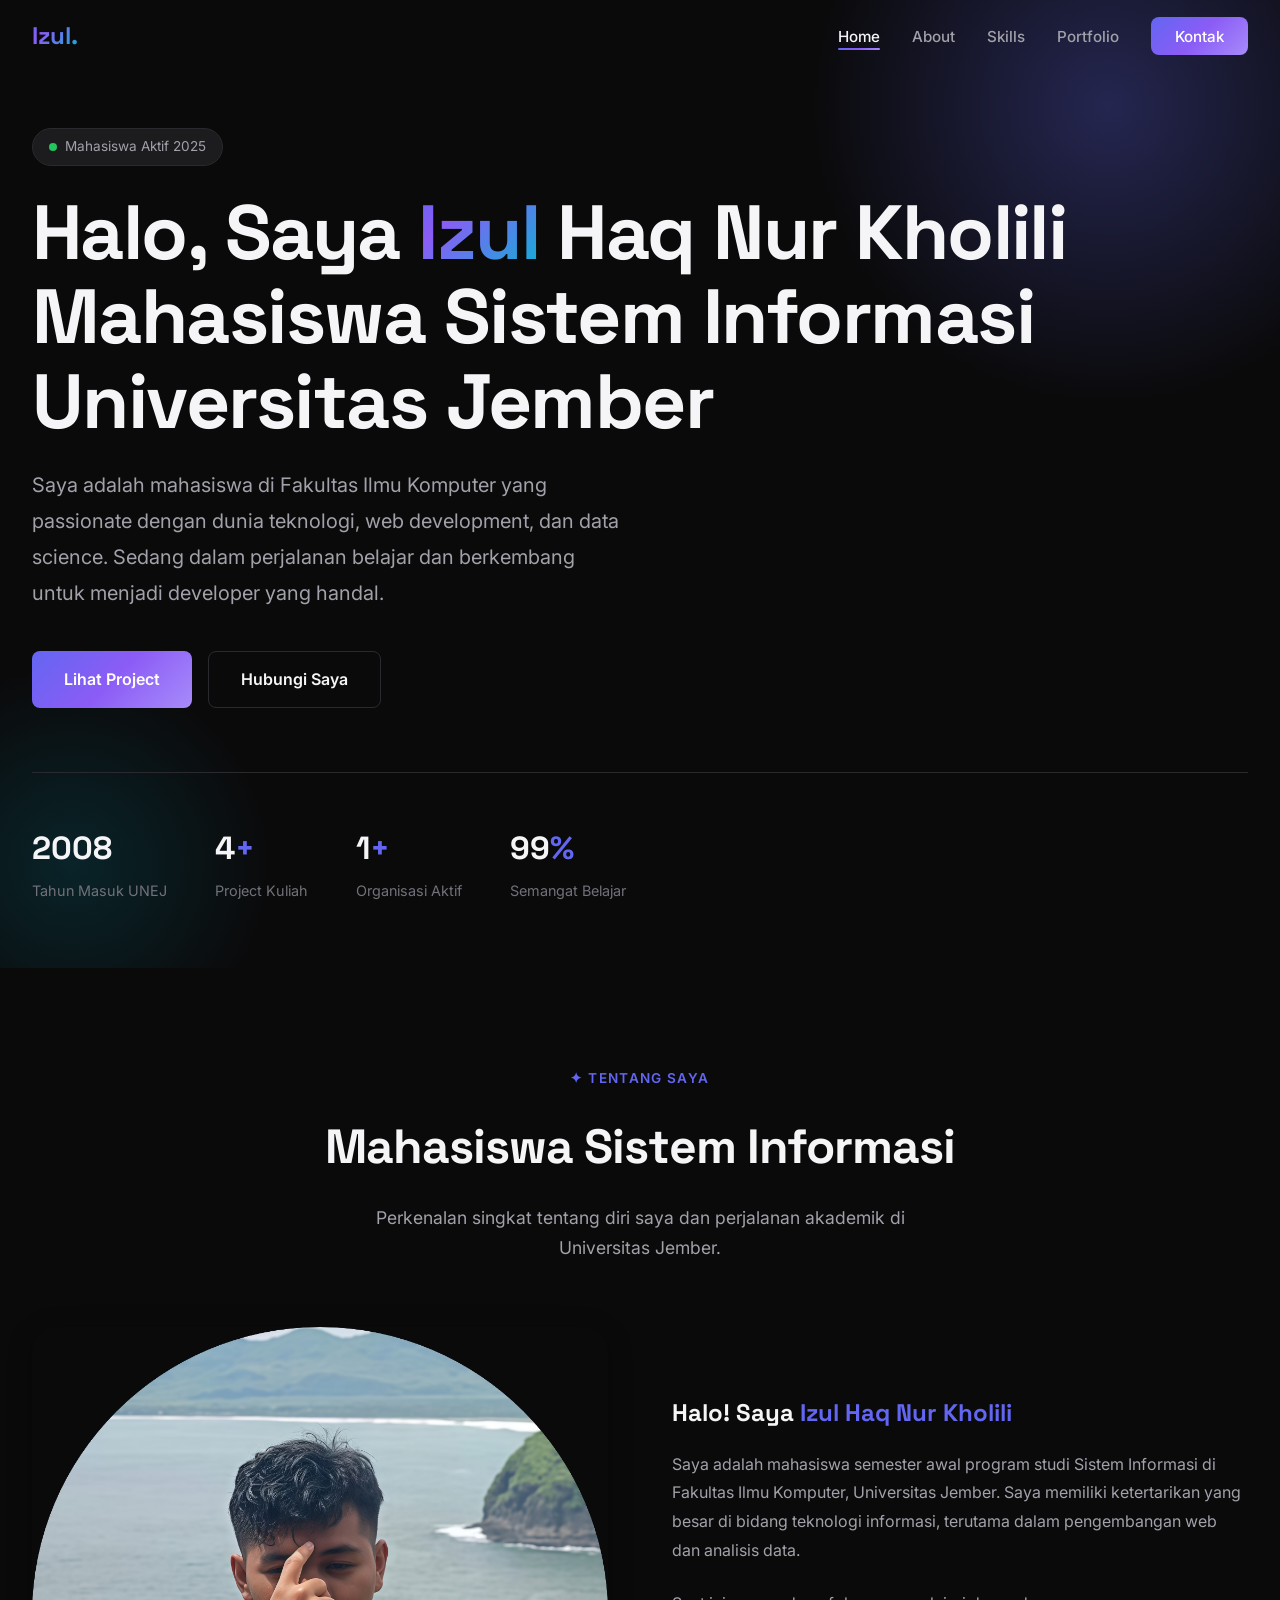
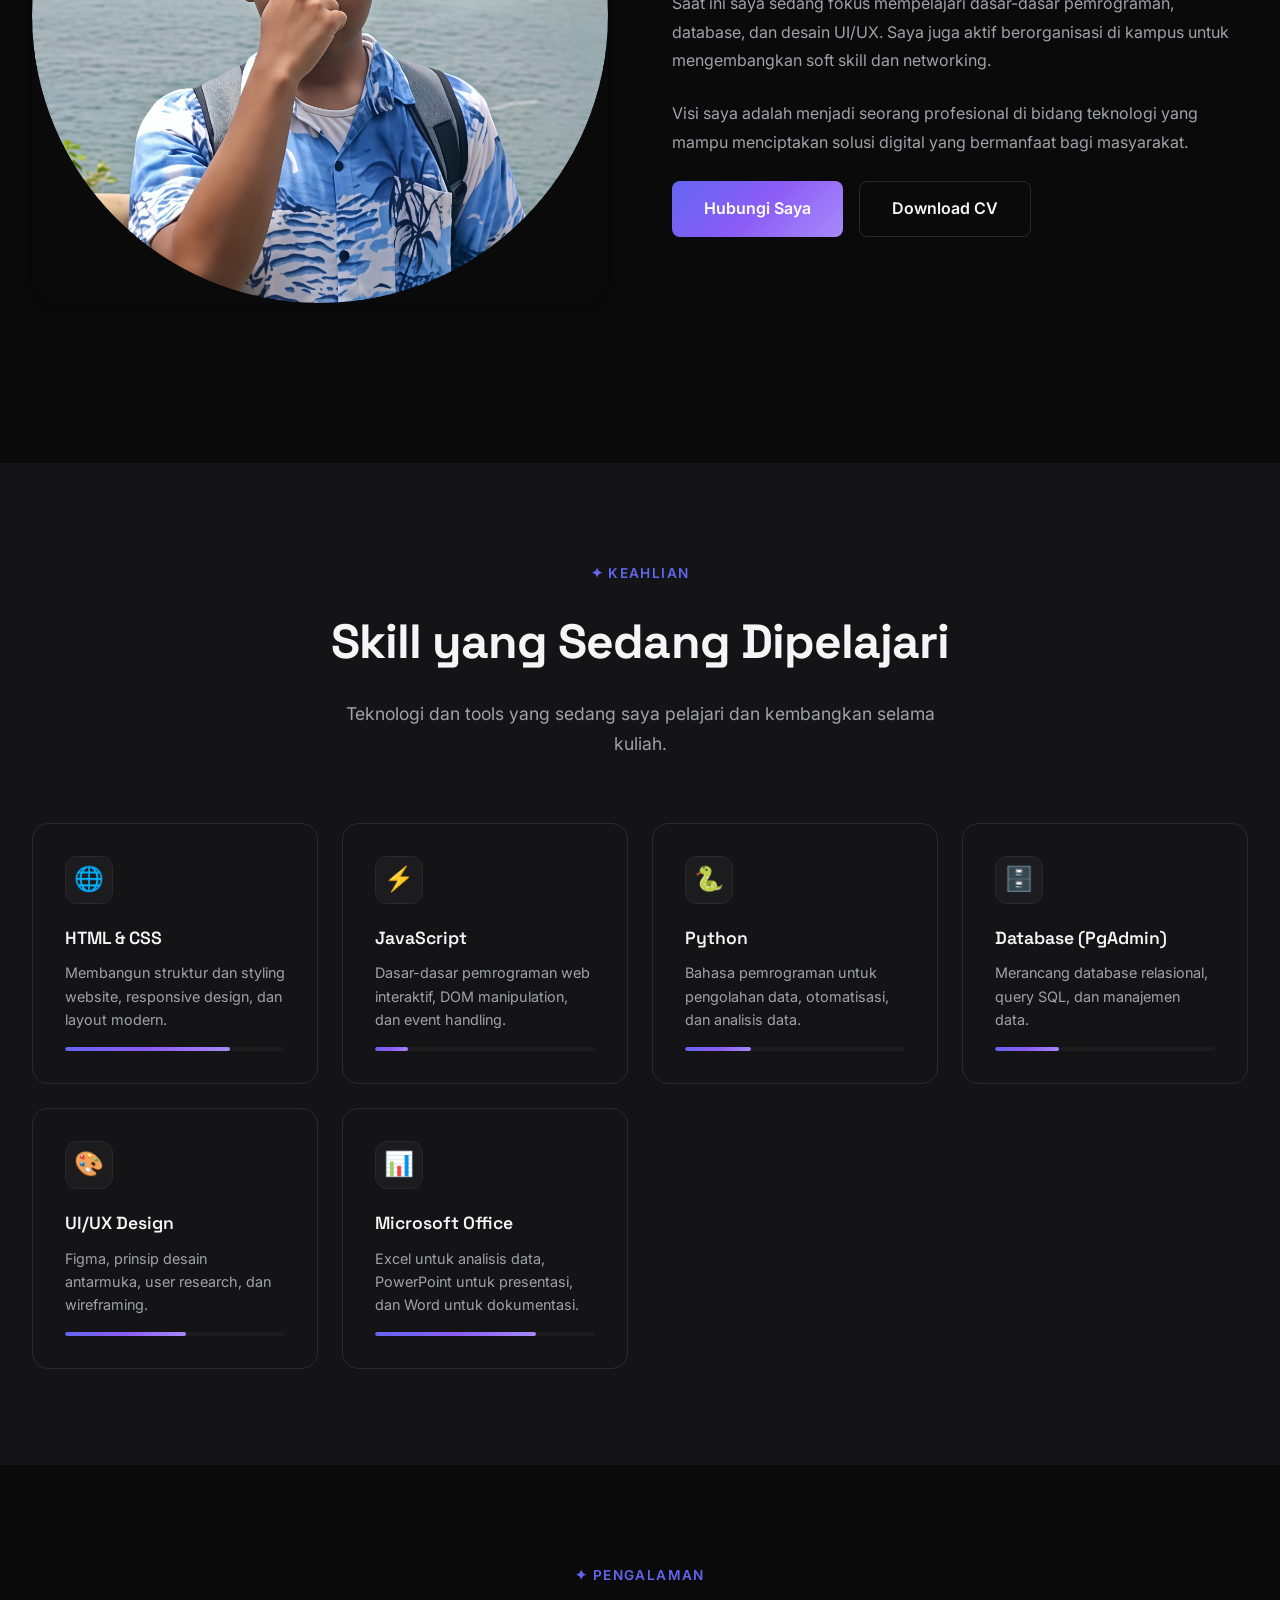
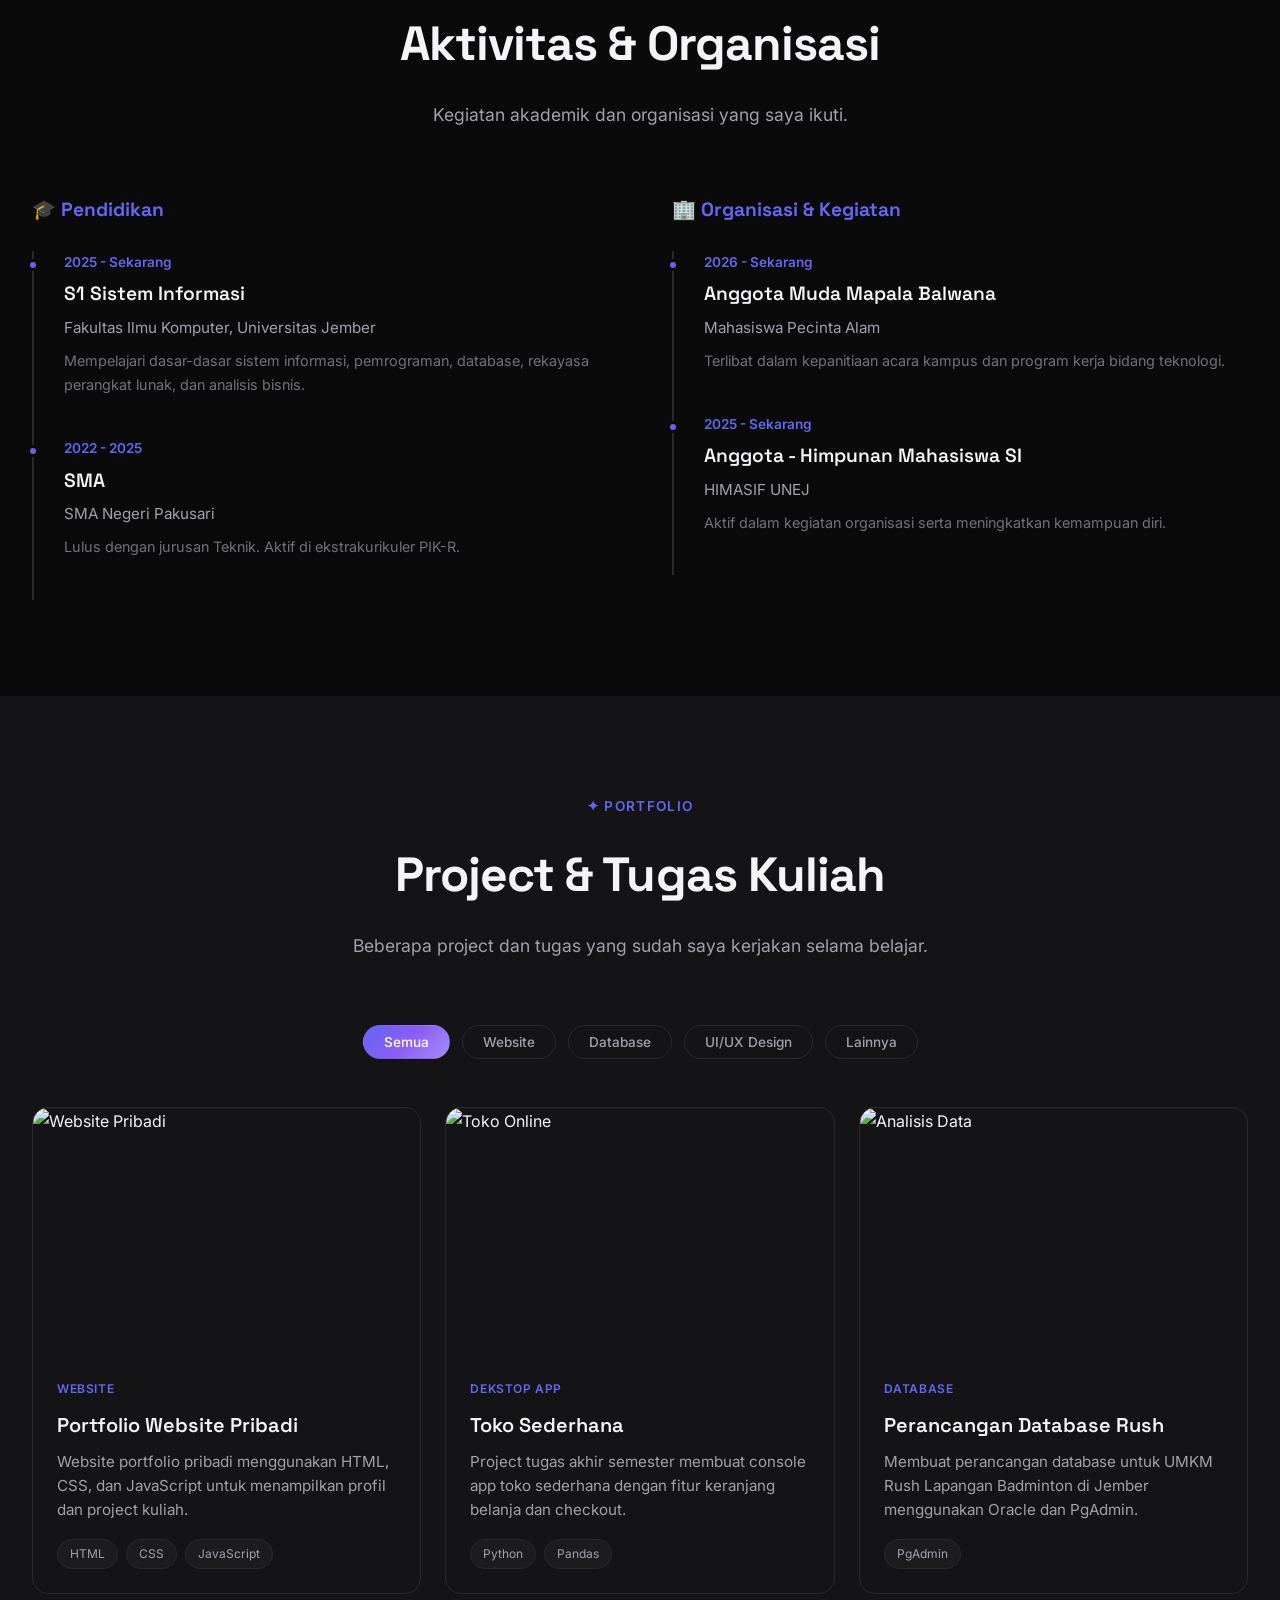
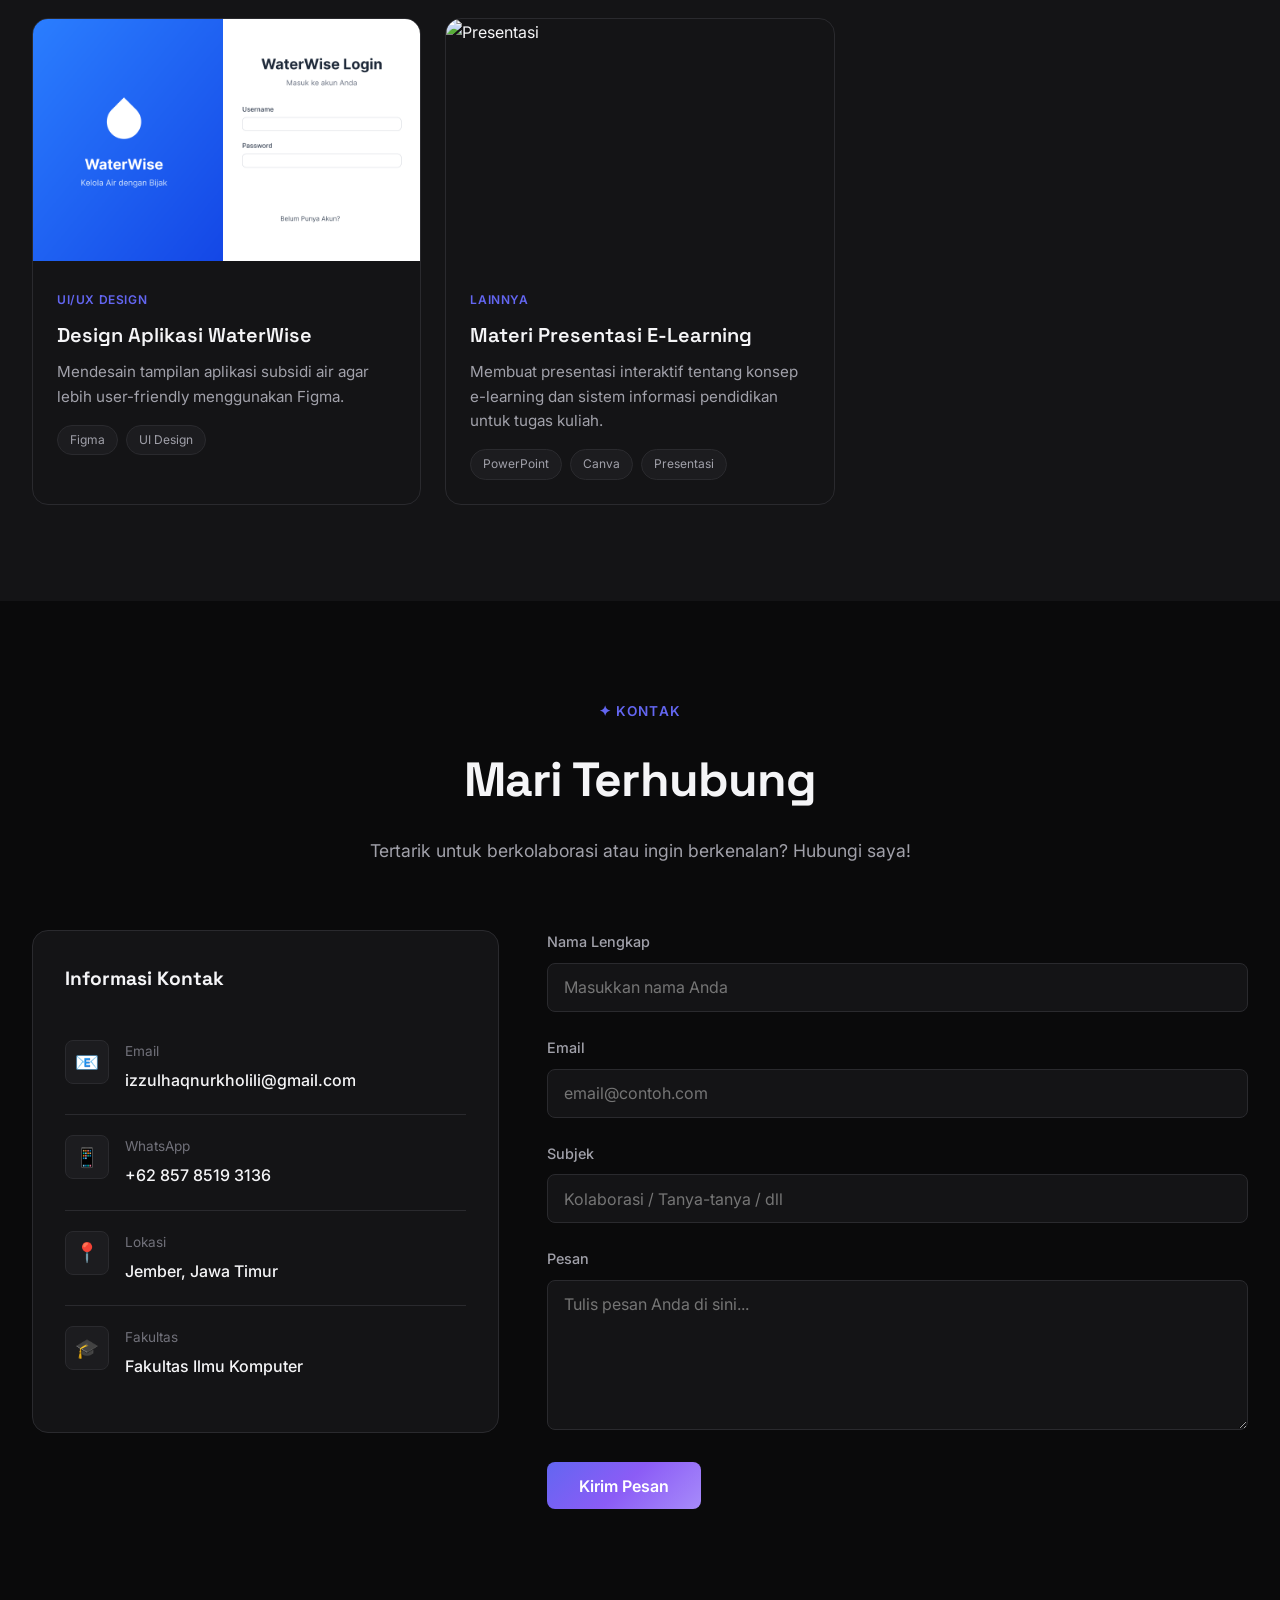
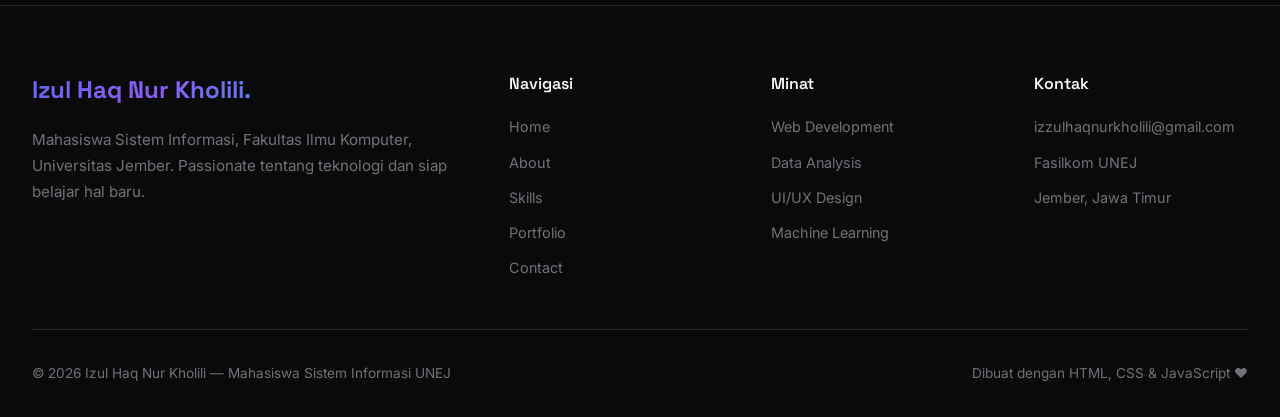
==== index.html @ 211567be "Update index.html" ====
<!DOCTYPE html>
<html lang="id">
<head>
    <meta charset="UTF-8">
    <meta name="viewport" content="width=device-width, initial-scale=1.0">
    <meta name="description" content="Portfolio - Mahasiswa Sistem Informasi Universitas Jember">
    <title>Izul Haq Nur Kholili | Portfolio</title>
    <link rel="icon" type="image/svg+xml" href="favicon.svg">
    <link rel="stylesheet" href="css/style.css">
    <link rel="preconnect" href="https://fonts.googleapis.com">
    <link rel="preconnect" href="https://fonts.gstatic.com" crossorigin>
    <link href="https://fonts.googleapis.com/css2?family=Inter:wght@300;400;500;600;700;800;900&family=Space+Grotesk:wght@400;500;600;700&display=swap" rel="stylesheet">
</head>
<body>

    <!-- ==================== NAVBAR ==================== -->
    <nav class="navbar" id="navbar">
        <div class="navbar-inner">
            <a href="#home" class="navbar-brand">Izul.</a>
            <ul class="navbar-links">
                <li><a href="#home" class="nav-link active">Home</a></li>
                <li><a href="#about" class="nav-link">About</a></li>
                <li><a href="#skills" class="nav-link">Skills</a></li>
                <li><a href="#portfolio" class="nav-link">Portfolio</a></li>
                <li><a href="#contact" class="navbar-cta">Kontak</a></li>
            </ul>
            <button class="mobile-toggle" id="mobileToggle" aria-label="Buka menu">
                <span></span><span></span><span></span>
            </button>
        </div>
    </nav>

    <!-- Mobile Menu -->
    <div class="mobile-menu" id="mobileMenu">
        <button class="mobile-close" id="mobileClose">&times;</button>
        <a href="#home" class="mobile-link" data-nav>Home</a>
        <a href="#about" class="mobile-link" data-nav>About</a>
        <a href="#skills" class="mobile-link" data-nav>Skills</a>
        <a href="#portfolio" class="mobile-link" data-nav>Portfolio</a>
        <a href="#contact" class="mobile-link" data-nav>Kontak</a>
    </div>

    <!-- ==================== HERO ==================== -->
    <section class="hero" id="home">
        <div class="hero-bg"></div>
        <div class="hero-content">
            <div class="hero-badge">
                <span class="hero-badge-dot"></span>
                Mahasiswa Aktif 2025
            </div>
            <h1 class="hero-title">
                Halo, Saya <span class="gradient-text">Izul</span> Haq Nur Kholili<br>
                Mahasiswa Sistem Informasi<br>
                Universitas Jember
            </h1>
            <p class="hero-description">
                Saya adalah mahasiswa di Fakultas Ilmu Komputer yang passionate 
                dengan dunia teknologi, web development, dan data science. 
                Sedang dalam perjalanan belajar dan berkembang untuk menjadi developer yang handal.
            </p>
            <div class="hero-buttons">
                <a href="#portfolio" class="btn btn-primary">
                    Lihat Project
                </a>
                <a href="#contact" class="btn btn-outline">
                    Hubungi Saya
                </a>
            </div>
            <div class="hero-stats">
                <div class="stat-item">
                    <div class="stat-number" data-count="2025">0</div>
                    <div class="stat-label">Tahun Masuk UNEJ</div>
                </div>
                <div class="stat-item">
                    <div class="stat-number" data-count="5">0<span class="accent">+</span></div>
                    <div class="stat-label">Project Kuliah</div>
                </div>
                <div class="stat-item">
                    <div class="stat-number" data-count="2">0<span class="accent">+</span></div>
                    <div class="stat-label">Organisasi Aktif</div>
                </div>
                <div class="stat-item">
                    <div class="stat-number" data-count="100">0<span class="accent">%</span></div>
                    <div class="stat-label">Semangat Belajar</div>
                </div>
            </div>
        </div>
    </section>

    <!-- ==================== ABOUT ==================== -->
    <section class="section" id="about">
        <div class="section-inner">
            <div class="section-header fade-in">
                <span class="section-label">✦ Tentang Saya</span>
                <h2 class="section-title">Mahasiswa Sistem Informasi</h2>
                <p class="section-description">Perkenalan singkat tentang diri saya dan perjalanan akademik di Universitas Jember.</p>
            </div>
            <div class="about-grid">
                <div class="about-image fade-in">
                    <img src="./image/foto_diri.png" alt="Foto Profil">
                </div>
                <div class="about-content fade-in">
                    <h3>Halo! Saya <span class="gradient-text">Izul Haq Nur Kholili</span></h3>
                    <p>Saya adalah mahasiswa semester awal program studi Sistem Informasi di Fakultas Ilmu Komputer, Universitas Jember. Saya memiliki ketertarikan yang besar di bidang teknologi informasi, terutama dalam pengembangan web dan analisis data.</p>
                    <p>Saat ini saya sedang fokus mempelajari dasar-dasar pemrograman, database, dan desain UI/UX. Saya juga aktif berorganisasi di kampus untuk mengembangkan soft skill dan networking.</p>
                    <p>Visi saya adalah menjadi seorang profesional di bidang teknologi yang mampu menciptakan solusi digital yang bermanfaat bagi masyarakat.</p>
                    <!-- <div class="about-info-grid">
                        <div class="info-item">
                            <span class="info-label">Nama Lengkap</span>
                            <span class="info-value">Izul Haq Nur Kholili</span>
                        </div>
                        <div class="info-item">
                            <span class="info-label">Universitas</span>
                            <span class="info-value">Universitas Jember</span>
                        </div>
                        <div class="info-item">
                            <span class="info-label">Fakultas</span>
                            <span class="info-value">Ilmu Komputer</span>
                        </div>
                        <div class="info-item">
                            <span class="info-label">Program Studi</span>
                            <span class="info-value">Sistem Informasi</span>
                        </div>
                        <div class="info-item">
                            <span class="info-label">Angkatan</span>
                            <span class="info-value">2025</span>
                        </div>
                        <div class="info-item">
                            <span class="info-label">Asal</span>
                            <span class="info-value">Jember, Jawa Timur</span>
                        </div>
                    </div> -->
                    <div class="about-buttons">
                        <a href="#contact" class="btn btn-primary">Hubungi Saya</a>
                        <a href="#" class="btn btn-outline">Download CV</a>
                    </div>
                </div>
            </div>
        </div>
    </section>

    <!-- ==================== SKILLS ==================== -->
    <section class="section section-alt" id="skills">
        <div class="section-inner">
            <div class="section-header fade-in">
                <span class="section-label">✦ Keahlian</span>
                <h2 class="section-title">Skill yang Sedang Dipelajari</h2>
                <p class="section-description">Teknologi dan tools yang sedang saya pelajari dan kembangkan selama kuliah.</p>
            </div>
            <div class="skills-grid">
                <div class="skill-card fade-in">
                    <div class="skill-icon">🌐</div>
                    <div class="skill-name">HTML & CSS</div>
                    <div class="skill-description">Membangun struktur dan styling website, responsive design, dan layout modern.</div>
                    <div class="skill-bar"><div class="skill-bar-fill" data-width="75"></div></div>
                </div>
                <div class="skill-card fade-in">
                    <div class="skill-icon">⚡</div>
                    <div class="skill-name">JavaScript</div>
                    <div class="skill-description">Dasar-dasar pemrograman web interaktif, DOM manipulation, dan event handling.</div>
                    <div class="skill-bar"><div class="skill-bar-fill" data-width="15"></div></div>
                </div>
                <div class="skill-card fade-in">
                    <div class="skill-icon">🐍</div>
                    <div class="skill-name">Python</div>
                    <div class="skill-description">Bahasa pemrograman untuk pengolahan data, otomatisasi, dan analisis data.</div>
                    <div class="skill-bar"><div class="skill-bar-fill" data-width="30"></div></div>
                </div>
                <div class="skill-card fade-in">
                    <div class="skill-icon">🗄️</div>
                    <div class="skill-name">Database (PgAdmin)</div>
                    <div class="skill-description">Merancang database relasional, query SQL, dan manajemen data.</div>
                    <div class="skill-bar"><div class="skill-bar-fill" data-width="29"></div></div>
                </div>
                <div class="skill-card fade-in">
                    <div class="skill-icon">🎨</div>
                    <div class="skill-name">UI/UX Design</div>
                    <div class="skill-description">Figma, prinsip desain antarmuka, user research, dan wireframing.</div>
                    <div class="skill-bar"><div class="skill-bar-fill" data-width="55"></div></div>
                </div>
                <div class="skill-card fade-in">
                    <div class="skill-icon">📊</div>
                    <div class="skill-name">Microsoft Office</div>
                    <div class="skill-description">Excel untuk analisis data, PowerPoint untuk presentasi, dan Word untuk dokumentasi.</div>
                    <div class="skill-bar"><div class="skill-bar-fill" data-width="73"></div></div>
                </div>
            </div>
        </div>
    </section>

    <!-- ==================== PENGALAMAN ==================== -->
    <section class="section">
        <div class="section-inner">
            <div class="section-header fade-in">
                <span class="section-label">✦ Pengalaman</span>
                <h2 class="section-title">Aktivitas & Organisasi</h2>
                <p class="section-description">Kegiatan akademik dan organisasi yang saya ikuti.</p>
            </div>
            <div class="experience-grid">
                <div class="experience-col">
                    <h3 class="exp-heading">🎓 Pendidikan</h3>
                    <div class="timeline">
                        <div class="timeline-item fade-in">
                            <div class="timeline-date">2025 - Sekarang</div>
                            <div class="timeline-title">S1 Sistem Informasi</div>
                            <div class="timeline-company">Fakultas Ilmu Komputer, Universitas Jember</div>
                            <div class="timeline-description">Mempelajari dasar-dasar sistem informasi, pemrograman, database, rekayasa perangkat lunak, dan analisis bisnis.</div>
                        </div>
                        <div class="timeline-item fade-in">
                            <div class="timeline-date">2022 - 2025</div>
                            <div class="timeline-title">SMA</div>
                            <div class="timeline-company">SMA Negeri Pakusari</div>
                            <div class="timeline-description">Lulus dengan jurusan Teknik. Aktif di ekstrakurikuler PIK-R.</div>
                        </div>
                    </div>
                </div>
                <div class="experience-col">
                    <h3 class="exp-heading">🏢 Organisasi & Kegiatan</h3>
                    <div class="timeline">
                        <div class="timeline-item fade-in">
                            <div class="timeline-date">2026 - Sekarang</div>
                            <div class="timeline-title">Anggota Muda Mapala Balwana</div>
                            <div class="timeline-company">Mahasiswa Pecinta Alam</div>
                            <div class="timeline-description">Terlibat dalam kepanitiaan acara kampus dan program kerja bidang teknologi.</div>
                        </div>
                        <div class="timeline-item fade-in">
                            <div class="timeline-date">2025 - Sekarang</div>
                            <div class="timeline-title">Anggota - Himpunan Mahasiswa SI</div>
                            <div class="timeline-company">HIMASIF UNEJ</div>
                            <div class="timeline-description">Aktif dalam kegiatan organisasi serta meningkatkan kemampuan diri.</div>
                        </div>
                        <!-- <div class="timeline-item fade-in">
                            <div class="timeline-date">2024</div>
                            <div class="timeline-title">Peserta Bootcamp Web Development</div>
                            <div class="timeline-company">Komunitas Developer Jember</div>
                            <div class="timeline-description">Mengikuti pelatihan intensif HTML, CSS, dan JavaScript selama 1 bulan.</div>
                        </div> -->
                    </div>
                </div>
            </div>
        </div>
    </section>

    <!-- ==================== PORTFOLIO ==================== -->
    <section class="section section-alt" id="portfolio">
        <div class="section-inner">
            <div class="section-header fade-in">
                <span class="section-label">✦ Portfolio</span>
                <h2 class="section-title">Project & Tugas Kuliah</h2>
                <p class="section-description">Beberapa project dan tugas yang sudah saya kerjakan selama belajar.</p>
            </div>
            <div class="filter-wrapper fade-in">
                <button class="filter-btn active" data-filter="all">Semua</button>
                <button class="filter-btn" data-filter="web">Website</button>
                <button class="filter-btn" data-filter="data">Database</button>
                <button class="filter-btn" data-filter="design">UI/UX Design</button>
                <button class="filter-btn" data-filter="other">Lainnya</button>
            </div>
            <div class="portfolio-grid" id="portfolioGrid">

                <!-- Project 1 -->
                <div class="card fade-in portfolio-item" data-category="web">
                    <div class="card-image-wrapper">
                        <img src="https://images.unsplash.com/photo-1498050108023-c5249f4df085?w=800&q=80" alt="Website Pribadi" class="card-image">
                    </div>
                    <div class="card-body">
                        <span class="card-category">Website</span>
                        <h3 class="card-title">Portfolio Website Pribadi</h3>
                        <p class="card-description">Website portfolio pribadi menggunakan HTML, CSS, dan JavaScript untuk menampilkan profil dan project kuliah.</p>
                        <div class="card-tags">
                            <span class="tag">HTML</span>
                            <span class="tag">CSS</span>
                            <span class="tag">JavaScript</span>
                        </div>
                    </div>
                </div>

                <!-- Project 2 -->
                <div class="card fade-in portfolio-item" data-category="web">
                    <div class="card-image-wrapper">
                        <img src="image/DhanaRasa" alt="Toko Online" class="card-image">
                    </div>
                    <div class="card-body">
                        <span class="card-category">Dekstop App</span>
                        <h3 class="card-title">Toko Sederhana</h3>
                        <p class="card-description">Project tugas akhir semester membuat console app toko sederhana dengan fitur keranjang belanja dan checkout.</p>
                        <div class="card-tags">
                            <span class="tag">Python</span>
                            <span class="tag">Pandas</span>
                            <!-- <span class="tag">PHP</span> -->
                        </div>
                    </div>
                </div>

                <!-- Project 3 -->
                <div class="card fade-in portfolio-item" data-category="data">
                    <div class="card-image-wrapper">
                        <img src="https://images.unsplash.com/photo-1551288049-bebda4e38f71?w=800&q=80" alt="Analisis Data" class="card-image">
                    </div>
                    <div class="card-body">
                        <span class="card-category">Database</span>
                        <h3 class="card-title">Perancangan Database Rush</h3>
                        <p class="card-description">Membuat perancangan database untuk UMKM Rush Lapangan Badminton di Jember menggunakan Oracle dan PgAdmin.</p>
                        <div class="card-tags">
                            <span class="tag">PgAdmin</span>
                            <!-- <span class="tag">Pandas</span>
                            <span class="tag">Matplotlib</span> -->
                        </div>
                    </div>
                </div>

                <!-- Project 4 -->
                <div class="card fade-in portfolio-item" data-category="design">
                    <div class="card-image-wrapper">
                        <img src="image/WaterWise.png" alt="UI Design" class="card-image">
                    </div>
                    <div class="card-body">
                        <span class="card-category">UI/UX Design</span>
                        <h3 class="card-title">Design Aplikasi WaterWise</h3>
                        <p class="card-description">Mendesain tampilan aplikasi subsidi air agar lebih user-friendly menggunakan Figma.</p>
                        <div class="card-tags">
                            <span class="tag">Figma</span>
                            <span class="tag">UI Design</span>
                            <!-- <span class="tag">Wireframe</span> -->
                        </div>
                    </div>
                </div>

                <!-- Project 5 -->
                <!-- <div class="card fade-in portfolio-item" data-category="web">
                    <div class="card-image-wrapper">
                        <img src="https://images.unsplash.com/photo-1517248135467-4c7edcad34c4?w=800&q=80" alt="Perpustakaan" class="card-image">
                    </div>
                    <div class="card-body">
                        <span class="card-category">Website</span>
                        <h3 class="card-title">Sistem Informasi Perpustakaan</h3>
                        <p class="card-description">Project tugas mata kuliah basis data membuat sistem informasi perpustakaan sederhana dengan MySQL.</p>
                        <div class="card-tags">
                            <span class="tag">PHP</span>
                            <span class="tag">MySQL</span>
                            <span class="tag">Bootstrap</span>
                        </div>
                    </div>
                </div> -->

                <!-- Project 6 -->
                <div class="card fade-in portfolio-item" data-category="other">
                    <div class="card-image-wrapper">
                        <img src="https://images.unsplash.com/photo-1501504905252-473c47e087f8?w=800&q=80" alt="Presentasi" class="card-image">
                    </div>
                    <div class="card-body">
                        <span class="card-category">Lainnya</span>
                        <h3 class="card-title">Materi Presentasi E-Learning</h3>
                        <p class="card-description">Membuat presentasi interaktif tentang konsep e-learning dan sistem informasi pendidikan untuk tugas kuliah.</p>
                        <div class="card-tags">
                            <span class="tag">PowerPoint</span>
                            <span class="tag">Canva</span>
                            <span class="tag">Presentasi</span>
                        </div>
                    </div>
                </div>

            </div>
        </div>
    </section>

    <!-- ==================== CONTACT ==================== -->
    <section class="section" id="contact">
        <div class="section-inner">
            <div class="section-header fade-in">
                <span class="section-label">✦ Kontak</span>
                <h2 class="section-title">Mari Terhubung</h2>
                <p class="section-description">Tertarik untuk berkolaborasi atau ingin berkenalan? Hubungi saya!</p>
            </div>
            <div class="contact-grid">
                <div class="contact-info fade-in">
                    <div class="contact-info-card">
                        <h3>Informasi Kontak</h3>
                        <div class="contact-item">
                            <div class="contact-icon">📧</div>
                            <div>
                                <div class="contact-item-label">Email</div>
                                <div class="contact-item-value"><a href="mailto:izzulhaqnurkholili@gmail.com">izzulhaqnurkholili@gmail.com</a></div>
                            </div>
                        </div>
                        <div class="contact-item">
                            <div class="contact-icon">📱</div>
                            <div>
                                <div class="contact-item-label">WhatsApp</div>
                                <div class="contact-item-value"><a href="https://wa.me//6285785193136">+62 857 8519 3136</a></div>
                            </div>
                        </div>
                        <div class="contact-item">
                            <div class="contact-icon">📍</div>
                            <div>
                                <div class="contact-item-label">Lokasi</div>
                                <div class="contact-item-value">Jember, Jawa Timur</div>
                            </div>
                        </div>
                        <div class="contact-item">
                            <div class="contact-icon">🎓</div>
                            <div>
                                <div class="contact-item-label">Fakultas</div>
                                <div class="contact-item-value">Fakultas Ilmu Komputer</div>
                            </div>
                        </div>
                    </div>
                </div>
                <div class="contact-form-wrap fade-in">
                    <form id="contactForm" class="contact-form" action="https://api.web3forms.com/submit" method="POST">
                        <input type="hidden" name="access_key" value="66d300fd-e167-4c78-bad7-43c5ef84c203">
                        <div class="form-group">
                            <label for="name" class="form-label">Nama Lengkap</label>
                            <input type="text" id="name" name="name" class="form-input" placeholder="Masukkan nama Anda" required>
                            <span class="form-error" id="nameError"></span>
                        </div>
                        <div class="form-group">
                            <label for="email" class="form-label">Email</label>
                            <input type="email" id="email" name="email" class="form-input" placeholder="email@contoh.com" required>
                            <span class="form-error" id="emailError"></span>
                        </div>
                        <div class="form-group">
                            <label for="subject" class="form-label">Subjek</label>
                            <input type="text" id="subject" name="subject" class="form-input" placeholder="Kolaborasi / Tanya-tanya / dll" required>
                            <span class="form-error" id="subjectError"></span>
                        </div>
                        <div class="form-group">
                            <label for="message" class="form-label">Pesan</label>
                            <textarea id="message" name="message" class="form-textarea" placeholder="Tulis pesan Anda di sini..." required></textarea>
                            <span class="form-error" id="messageError"></span>
                        </div>
                        <button type="submit" class="btn btn-primary" id="submitBtn">Kirim Pesan</button>
                        <div class="form-success" id="formSuccess" style="display: none;">
                            ✅ Terima kasih! Pesan Anda sudah terkirim.
                        </div>
                    </form>
                </div>
            </div>
        </div>
    </section>

    <!-- ==================== FOOTER ==================== -->
    <footer class="footer">
        <div class="footer-inner">
            <div class="footer-grid">
                <div>
                    <div class="footer-brand">Izul Haq Nur Kholili.</div>
                    <p class="footer-description">Mahasiswa Sistem Informasi, Fakultas Ilmu Komputer, Universitas Jember. Passionate tentang teknologi dan siap belajar hal baru.</p>
                </div>
                <div>
                    <h3 class="footer-title">Navigasi</h3>
                    <ul class="footer-links">
                        <li><a href="#home">Home</a></li>
                        <li><a href="#about">About</a></li>
                        <li><a href="#skills">Skills</a></li>
                        <li><a href="#portfolio">Portfolio</a></li>
                        <li><a href="#contact">Contact</a></li>
                    </ul>
                </div>
                <div>
                    <h3 class="footer-title">Minat</h3>
                    <ul class="footer-links">
                        <li><a href="#">Web Development</a></li>
                        <li><a href="#">Data Analysis</a></li>
                        <li><a href="#">UI/UX Design</a></li>
                        <li><a href="#">Machine Learning</a></li>
                    </ul>
                </div>
                <div>
                    <h3 class="footer-title">Kontak</h3>
                    <ul class="footer-links">
                        <li><a href="mailto:izzulhaqnurkholili@gmail.com">izzulhaqnurkholili@gmail.com</a></li>
                        <li><a href="#">Fasilkom UNEJ</a></li>
                        <li><a href="#">Jember, Jawa Timur</a></li>
                    </ul>
                </div>
            </div>
            <div class="footer-bottom">
                <p class="footer-copyright">&copy; <span id="year"></span> Izul Haq Nur Kholili — Mahasiswa Sistem Informasi UNEJ</p>
                <p class="footer-copyright">Dibuat dengan HTML, CSS & JavaScript ❤️</p>
            </div>
        </div>
    </footer>

    <script src="js/main.js"></script>
</body>
</html>
---- css/style.css ----
/* =============================================
   PORTFOLIO - Stylesheet
   Modern Dark Theme
   ============================================= */

/* CSS Variables */
:root {
    --bg: #0a0a0b;
    --surface: #141416;
    --surface-2: #1c1c1f;
    --border: #2a2a2e;
    --text: #f5f5f7;
    --text-muted: #a1a1aa;
    --text-dim: #71717a;
    --accent: #6366f1;
    --accent-hover: #818cf8;
    --accent-glow: rgba(99, 102, 241, 0.3);
    --gradient-1: linear-gradient(135deg, #6366f1 0%, #8b5cf6 50%, #a78bfa 100%);
    --gradient-text: linear-gradient(135deg, #6366f1 0%, #8b5cf6 30%, #06b6d4 100%);
    --font-sans: 'Inter', -apple-system, BlinkMacSystemFont, sans-serif;
    --font-display: 'Space Grotesk', sans-serif;
    --radius-sm: 8px;
    --radius-md: 12px;
    --radius-lg: 16px;
    --radius-xl: 24px;
    --shadow-card: 0 4px 24px rgba(0,0,0,0.3);
    --transition-fast: 0.2s ease;
    --transition-normal: 0.3s ease;
    --transition-slow: 0.5s cubic-bezier(0.4, 0, 0.2, 1);
}

/* Reset */
*, *::before, *::after { box-sizing: border-box; margin: 0; padding: 0; }

html { scroll-behavior: smooth; }

body {
    font-family: var(--font-sans);
    background: var(--bg);
    color: var(--text);
    line-height: 1.7;
    overflow-x: hidden;
    -webkit-font-smoothing: antialiased;
}

a { text-decoration: none; color: inherit; }
img { max-width: 100%; display: block; }
button { cursor: pointer; border: none; background: none; font-family: inherit; }
input, textarea, select { font-family: inherit; }
ul { list-style: none; }

/* ===== NAVBAR ===== */
.navbar {
    position: fixed; top: 0; left: 0; right: 0; z-index: 1000;
    padding: 1rem 2rem; transition: all var(--transition-normal);
    backdrop-filter: blur(0px);
}
.navbar.scrolled {
    background: rgba(10, 10, 11, 0.85);
    backdrop-filter: blur(20px);
    border-bottom: 1px solid var(--border);
    padding: 0.75rem 2rem;
}
.navbar-inner {
    max-width: 1280px; margin: 0 auto;
    display: flex; align-items: center; justify-content: space-between;
}
.navbar-brand {
    font-family: var(--font-display); font-size: 1.5rem; font-weight: 700;
    background: var(--gradient-text); -webkit-background-clip: text;
    -webkit-text-fill-color: transparent; background-clip: text;
}
.navbar-links { display: flex; align-items: center; gap: 2rem; }
.navbar-links a {
    color: var(--text-muted); font-size: 0.95rem; font-weight: 500;
    transition: color var(--transition-fast); position: relative;
}
.navbar-links a::after {
    content: ''; position: absolute; bottom: -4px; left: 0; width: 0; height: 2px;
    background: var(--gradient-1); border-radius: 1px; transition: width var(--transition-normal);
}
.navbar-links a:hover, .navbar-links a.active { color: var(--text); }
.navbar-links a:hover::after, .navbar-links a.active::after { width: 100%; }

.navbar-cta {
    padding: 0.6rem 1.5rem; background: var(--gradient-1); color: white !important;
    border-radius: var(--radius-sm); font-weight: 600; font-size: 0.9rem;
    transition: transform var(--transition-fast), box-shadow var(--transition-fast);
}
.navbar-cta:hover {
    transform: translateY(-1px);
    box-shadow: 0 4px 20px var(--accent-glow);
}
.navbar-cta::after { display: none !important; }

.mobile-toggle { display: none; flex-direction: column; gap: 5px; padding: 5px; }
.mobile-toggle span {
    display: block; width: 24px; height: 2px; background: var(--text);
    border-radius: 2px; transition: all var(--transition-fast);
}

.mobile-menu {
    display: none; position: fixed; top: 0; left: 0; right: 0; bottom: 0;
    background: rgba(10, 10, 11, 0.98); z-index: 999;
    flex-direction: column; align-items: center; justify-content: center; gap: 2rem;
}
.mobile-menu.active { display: flex; }
.mobile-menu a {
    font-family: var(--font-display); font-size: 1.5rem; font-weight: 600;
    color: var(--text-muted); transition: color var(--transition-fast);
}
.mobile-menu a:hover, .mobile-menu a.active { color: var(--text); }
.mobile-close {
    position: absolute; top: 1.5rem; right: 2rem; font-size: 2rem;
    color: var(--text); background: none; border: none; cursor: pointer;
}

@media (max-width: 768px) {
    .navbar-links { display: none; }
    .mobile-toggle { display: flex; }
}

/* ===== HERO ===== */
.hero {
    min-height: 100vh; display: flex; align-items: center;
    position: relative; overflow: hidden; padding: 8rem 2rem 4rem;
}
.hero-bg { position: absolute; inset: 0; z-index: 0; }
.hero-bg::before {
    content: ''; position: absolute; top: -20%; right: -10%;
    width: 600px; height: 600px;
    background: radial-gradient(circle, var(--accent-glow) 0%, transparent 70%);
    border-radius: 50%; animation: float 8s ease-in-out infinite;
}
.hero-bg::after {
    content: ''; position: absolute; bottom: -10%; left: -10%;
    width: 400px; height: 400px;
    background: radial-gradient(circle, rgba(6, 182, 212, 0.15) 0%, transparent 70%);
    border-radius: 50%; animation: float 6s ease-in-out infinite reverse;
}
@keyframes float {
    0%, 100% { transform: translateY(0) scale(1); }
    50% { transform: translateY(-30px) scale(1.05); }
}
@keyframes pulse { 0%, 100% { opacity: 1; } 50% { opacity: 0.4; } }

.hero-content { max-width: 1280px; margin: 0 auto; position: relative; z-index: 1; width: 100%; }
.hero-badge {
    display: inline-flex; align-items: center; gap: 0.5rem; padding: 0.4rem 1rem;
    background: var(--surface-2); border: 1px solid var(--border);
    border-radius: 50px; font-size: 0.85rem; color: var(--text-muted); margin-bottom: 1.5rem;
}
.hero-badge-dot {
    width: 8px; height: 8px; background: #22c55e; border-radius: 50%;
    animation: pulse 2s ease-in-out infinite;
}
.hero-title {
    font-family: var(--font-display); font-size: clamp(2.5rem, 6vw, 5rem);
    font-weight: 800; line-height: 1.1; margin-bottom: 1.5rem; letter-spacing: -0.02em;
}
.hero-title .gradient-text {
    background: var(--gradient-text); -webkit-background-clip: text;
    -webkit-text-fill-color: transparent; background-clip: text;
}
.hero-description {
    font-size: clamp(1rem, 2vw, 1.25rem); color: var(--text-muted);
    max-width: 600px; margin-bottom: 2.5rem; line-height: 1.8;
}
.hero-buttons { display: flex; flex-wrap: wrap; gap: 1rem; }

.btn {
    display: inline-flex; align-items: center; gap: 0.5rem; padding: 0.85rem 2rem;
    border-radius: var(--radius-sm); font-weight: 600; font-size: 1rem;
    transition: all var(--transition-normal);
}
.btn-primary { background: var(--gradient-1); color: white; }
.btn-primary:hover { transform: translateY(-2px); box-shadow: 0 8px 30px var(--accent-glow); }
.btn-outline { border: 1px solid var(--border); color: var(--text); background: transparent; }
.btn-outline:hover { border-color: var(--accent); background: var(--surface-2); }

.hero-stats {
    display: flex; gap: 3rem; margin-top: 4rem; padding-top: 3rem;
    border-top: 1px solid var(--border);
}
.stat-item { text-align: left; }
.stat-number { font-family: var(--font-display); font-size: 2rem; font-weight: 700; color: var(--text); }
.stat-number .accent { color: var(--accent); }
.stat-label { font-size: 0.9rem; color: var(--text-dim); margin-top: 0.25rem; }

/* ===== SECTIONS ===== */
.section { padding: 6rem 2rem; }
.section-alt { background: var(--surface); }
.section-inner { max-width: 1280px; margin: 0 auto; }
.section-header { text-align: center; margin-bottom: 4rem; }
.section-label {
    display: inline-flex; align-items: center; gap: 0.5rem;
    font-size: 0.85rem; font-weight: 600; text-transform: uppercase;
    letter-spacing: 0.1em; color: var(--accent); margin-bottom: 1rem;
}
.section-title {
    font-family: var(--font-display); font-size: clamp(2rem, 4vw, 3rem);
    font-weight: 700; margin-bottom: 1rem; letter-spacing: -0.02em;
}
.section-description {
    font-size: 1.1rem; color: var(--text-muted); max-width: 600px; margin: 0 auto;
}

/* ===== ABOUT ===== */
.about-grid {
    display: grid; grid-template-columns: repeat(auto-fit, minmax(300px, 1fr));
    gap: 4rem; align-items: center; margin-bottom: 4rem;
}
.about-image img {
    border-radius: var(--radius-xl); border: 0px solid var(--border);
    box-shadow: var(--shadow-card);
}
.about-content h3 {
    font-family: var(--font-display); font-size: 1.5rem; margin-bottom: 1rem;
}
.about-content p {
    color: var(--text-muted); line-height: 1.8; margin-bottom: 1.5rem;
}
.about-buttons { display: flex; gap: 1rem; flex-wrap: wrap; }
.gradient-text { color: var(--accent); }

/* ===== SKILLS ===== */
.skills-grid { display: grid; grid-template-columns: repeat(auto-fit, minmax(280px, 1fr)); gap: 1.5rem; }
.skill-card {
    background: var(--surface); border: 1px solid var(--border);
    border-radius: var(--radius-lg); padding: 2rem; transition: all var(--transition-normal);
}
.skill-card:hover { border-color: var(--accent); transform: translateY(-2px); }
.skill-icon {
    width: 48px; height: 48px; display: flex; align-items: center; justify-content: center;
    background: var(--surface-2); border: 1px solid var(--border);
    border-radius: var(--radius-md); font-size: 1.5rem; margin-bottom: 1.25rem;
}
.skill-name { font-family: var(--font-display); font-size: 1.1rem; font-weight: 600; margin-bottom: 0.5rem; }
.skill-description { font-size: 0.9rem; color: var(--text-muted); line-height: 1.6; }
.skill-bar { margin-top: 1rem; height: 4px; background: var(--surface-2); border-radius: 2px; overflow: hidden; }
.skill-bar-fill { height: 100%; background: var(--gradient-1); border-radius: 2px; width: 0; transition: width 1s ease; }

/* ===== EXPERIENCE ===== */
.experience-grid { display: grid; grid-template-columns: repeat(auto-fit, minmax(350px, 1fr)); gap: 4rem; }
.exp-heading { font-family: var(--font-display); font-size: 1.2rem; margin-bottom: 1.5rem; color: var(--accent); }
.timeline { position: relative; padding-left: 2rem; }
.timeline::before { content: ''; position: absolute; left: 0; top: 0; bottom: 0; width: 2px; background: var(--border); }
.timeline-item { position: relative; padding-bottom: 2.5rem; }
.timeline-item::before {
    content: ''; position: absolute; left: -2rem; top: 0.5rem;
    width: 12px; height: 12px; background: var(--accent);
    border: 3px solid var(--bg); border-radius: 50%; transform: translateX(-5px);
}
.timeline-date { font-size: 0.85rem; font-weight: 600; color: var(--accent); margin-bottom: 0.25rem; }
.timeline-title { font-family: var(--font-display); font-size: 1.2rem; font-weight: 600; margin-bottom: 0.25rem; }
.timeline-company { font-size: 0.95rem; color: var(--text-muted); margin-bottom: 0.5rem; }
.timeline-description { font-size: 0.9rem; color: var(--text-dim); line-height: 1.7; }

/* ===== PORTFOLIO ===== */
.filter-wrapper { display: flex; justify-content: center; gap: 0.75rem; margin-bottom: 3rem; flex-wrap: wrap; }
.filter-btn {
    padding: 0.5rem 1.25rem; background: var(--surface); border: 1px solid var(--border);
    border-radius: 50px; color: var(--text-muted); font-size: 0.85rem; font-weight: 500;
    cursor: pointer; transition: all var(--transition-fast);
}
.filter-btn:hover { border-color: var(--accent); color: var(--accent); }
.filter-btn.active { background: var(--gradient-1); border-color: transparent; color: white; }

.portfolio-grid { display: grid; grid-template-columns: repeat(auto-fill, minmax(350px, 1fr)); gap: 1.5rem; }
@media (max-width: 480px) { .portfolio-grid { grid-template-columns: 1fr; } }

.card {
    background: var(--surface); border: 1px solid var(--border);
    border-radius: var(--radius-lg); overflow: hidden; transition: all var(--transition-normal);
}
.card:hover { transform: translateY(-4px); border-color: var(--accent); box-shadow: 0 8px 40px rgba(99, 102, 241, 0.15); }
.card-image { width: 100%; aspect-ratio: 16/10; object-fit: cover; transition: transform var(--transition-slow); }
.card:hover .card-image { transform: scale(1.05); }
.card-image-wrapper { overflow: hidden; }
.card-body { padding: 1.5rem; }
.card-category {
    display: inline-block; font-size: 0.75rem; font-weight: 600;
    text-transform: uppercase; letter-spacing: 0.05em; color: var(--accent); margin-bottom: 0.5rem;
}
.card-title { font-family: var(--font-display); font-size: 1.25rem; font-weight: 600; margin-bottom: 0.5rem; }
.card-description { font-size: 0.95rem; color: var(--text-muted); line-height: 1.6; margin-bottom: 1rem; }
.card-tags { display: flex; flex-wrap: wrap; gap: 0.5rem; }
.tag {
    padding: 0.25rem 0.75rem; background: var(--surface-2);
    border: 1px solid var(--border); border-radius: 50px;
    font-size: 0.75rem; color: var(--text-muted);
}
.portfolio-item.hidden { display: none; }
.portfolio-item.show { animation: fadeInUp 0.5s ease forwards; }
@keyframes fadeInUp {
    from { opacity: 0; transform: translateY(20px); }
    to { opacity: 1; transform: translateY(0); }
}

/* ===== CONTACT ===== */
.contact-grid { display: grid; grid-template-columns: 1fr 1.5fr; gap: 3rem; }
@media (max-width: 768px) { .contact-grid { grid-template-columns: 1fr; } }

.contact-info-card {
    background: var(--surface); border: 1px solid var(--border);
    border-radius: var(--radius-lg); padding: 2rem;
}
.contact-info-card h3 { font-family: var(--font-display); font-size: 1.2rem; margin-bottom: 1.5rem; }
.contact-item {
    display: flex; align-items: flex-start; gap: 1rem; padding: 1.25rem 0;
    border-bottom: 1px solid var(--border);
}
.contact-item:last-child { border-bottom: none; }
.contact-icon {
    width: 44px; height: 44px; display: flex; align-items: center; justify-content: center;
    background: var(--surface-2); border: 1px solid var(--border);
    border-radius: var(--radius-sm); font-size: 1.2rem; flex-shrink: 0;
}
.contact-item-label { font-size: 0.85rem; color: var(--text-dim); margin-bottom: 0.25rem; }
.contact-item-value { font-weight: 500; color: var(--text); }

.social-links { display: flex; gap: 0.75rem; }
.social-link {
    width: 40px; height: 40px; display: flex; align-items: center; justify-content: center;
    background: var(--surface-2); border: 1px solid var(--border);
    border-radius: var(--radius-sm); color: var(--text-muted);
    transition: all var(--transition-fast);
}
.social-link:hover { border-color: var(--accent); color: var(--accent); transform: translateY(-2px); }

.form-group { margin-bottom: 1.5rem; }
.form-label { display: block; font-size: 0.9rem; font-weight: 500; color: var(--text-muted); margin-bottom: 0.5rem; }
.form-input, .form-textarea {
    width: 100%; padding: 0.85rem 1rem; background: var(--surface);
    border: 1px solid var(--border); border-radius: var(--radius-sm);
    color: var(--text); font-size: 1rem;
    transition: border-color var(--transition-fast), box-shadow var(--transition-fast);
}
.form-input:focus, .form-textarea:focus {
    outline: none; border-color: var(--accent); box-shadow: 0 0 0 3px var(--accent-glow);
}
.form-textarea { resize: vertical; min-height: 150px; }
.form-error { color: #ef4444; font-size: 0.85rem; margin-top: 0.5rem; min-height: 1.25rem; }
.form-success {
    padding: 1rem; background: rgba(34, 197, 94, 0.1);
    border: 1px solid rgba(34, 197, 94, 0.2); border-radius: var(--radius-sm);
    color: #22c55e; font-size: 0.95rem; margin-top: 1rem;
}

/* ===== FOOTER ===== */
.footer { border-top: 1px solid var(--border); padding: 4rem 2rem 2rem; }
.footer-inner { max-width: 1280px; margin: 0 auto; }
.footer-grid { display: grid; grid-template-columns: 2fr 1fr 1fr 1fr; gap: 3rem; margin-bottom: 3rem; }
@media (max-width: 768px) { .footer-grid { grid-template-columns: 1fr 1fr; gap: 2rem; } }
@media (max-width: 480px) { .footer-grid { grid-template-columns: 1fr; } }
.footer-brand {
    font-family: var(--font-display); font-size: 1.5rem; font-weight: 700;
    background: var(--gradient-text); -webkit-background-clip: text;
    -webkit-text-fill-color: transparent; background-clip: text; margin-bottom: 1rem;
}
.footer-description { color: var(--text-dim); font-size: 0.95rem; line-height: 1.7; margin-bottom: 1.5rem; }
.footer-title { font-family: var(--font-display); font-size: 1rem; font-weight: 600; margin-bottom: 1rem; color: var(--text); }
.footer-links { display: flex; flex-direction: column; gap: 0.5rem; }
.footer-links a { color: var(--text-dim); font-size: 0.9rem; transition: color var(--transition-fast); }
.footer-links a:hover { color: var(--accent); }
.footer-bottom {
    padding-top: 2rem; border-top: 1px solid var(--border);
    display: flex; justify-content: space-between; align-items: center; flex-wrap: wrap; gap: 1rem;
}
.footer-copyright { color: var(--text-dim); font-size: 0.85rem; }

/* ===== ANIMATIONS ===== */
.fade-in { opacity: 0; transform: translateY(20px); transition: opacity 0.6s ease, transform 0.6s ease; }
.fade-in.visible { opacity: 1; transform: translateY(0); }

/* ===== SCROLLBAR ===== */
::-webkit-scrollbar { width: 8px; }
::-webkit-scrollbar-track { background: var(--bg); }
::-webkit-scrollbar-thumb { background: var(--border); border-radius: 4px; }
::-webkit-scrollbar-thumb:hover { background: var(--text-dim); }

/* ===== RESPONSIVE ===== */
@media (max-width: 768px) {
    .hero-stats { flex-wrap: wrap; gap: 2rem; }
    .stat-item { flex: 0 0 calc(50% - 1rem); }
    .section { padding: 4rem 1rem; }
    .hero { padding: 7rem 1rem 3rem; }
    .experience-grid { grid-template-columns: 1fr; }
}
@media (max-width: 480px) {
    .hero-stats { flex-direction: column; gap: 1.5rem; }
    .stat-item { flex: 0 0 100%; }
    .hero-buttons { flex-direction: column; }
    .btn { justify-content: center; }
}
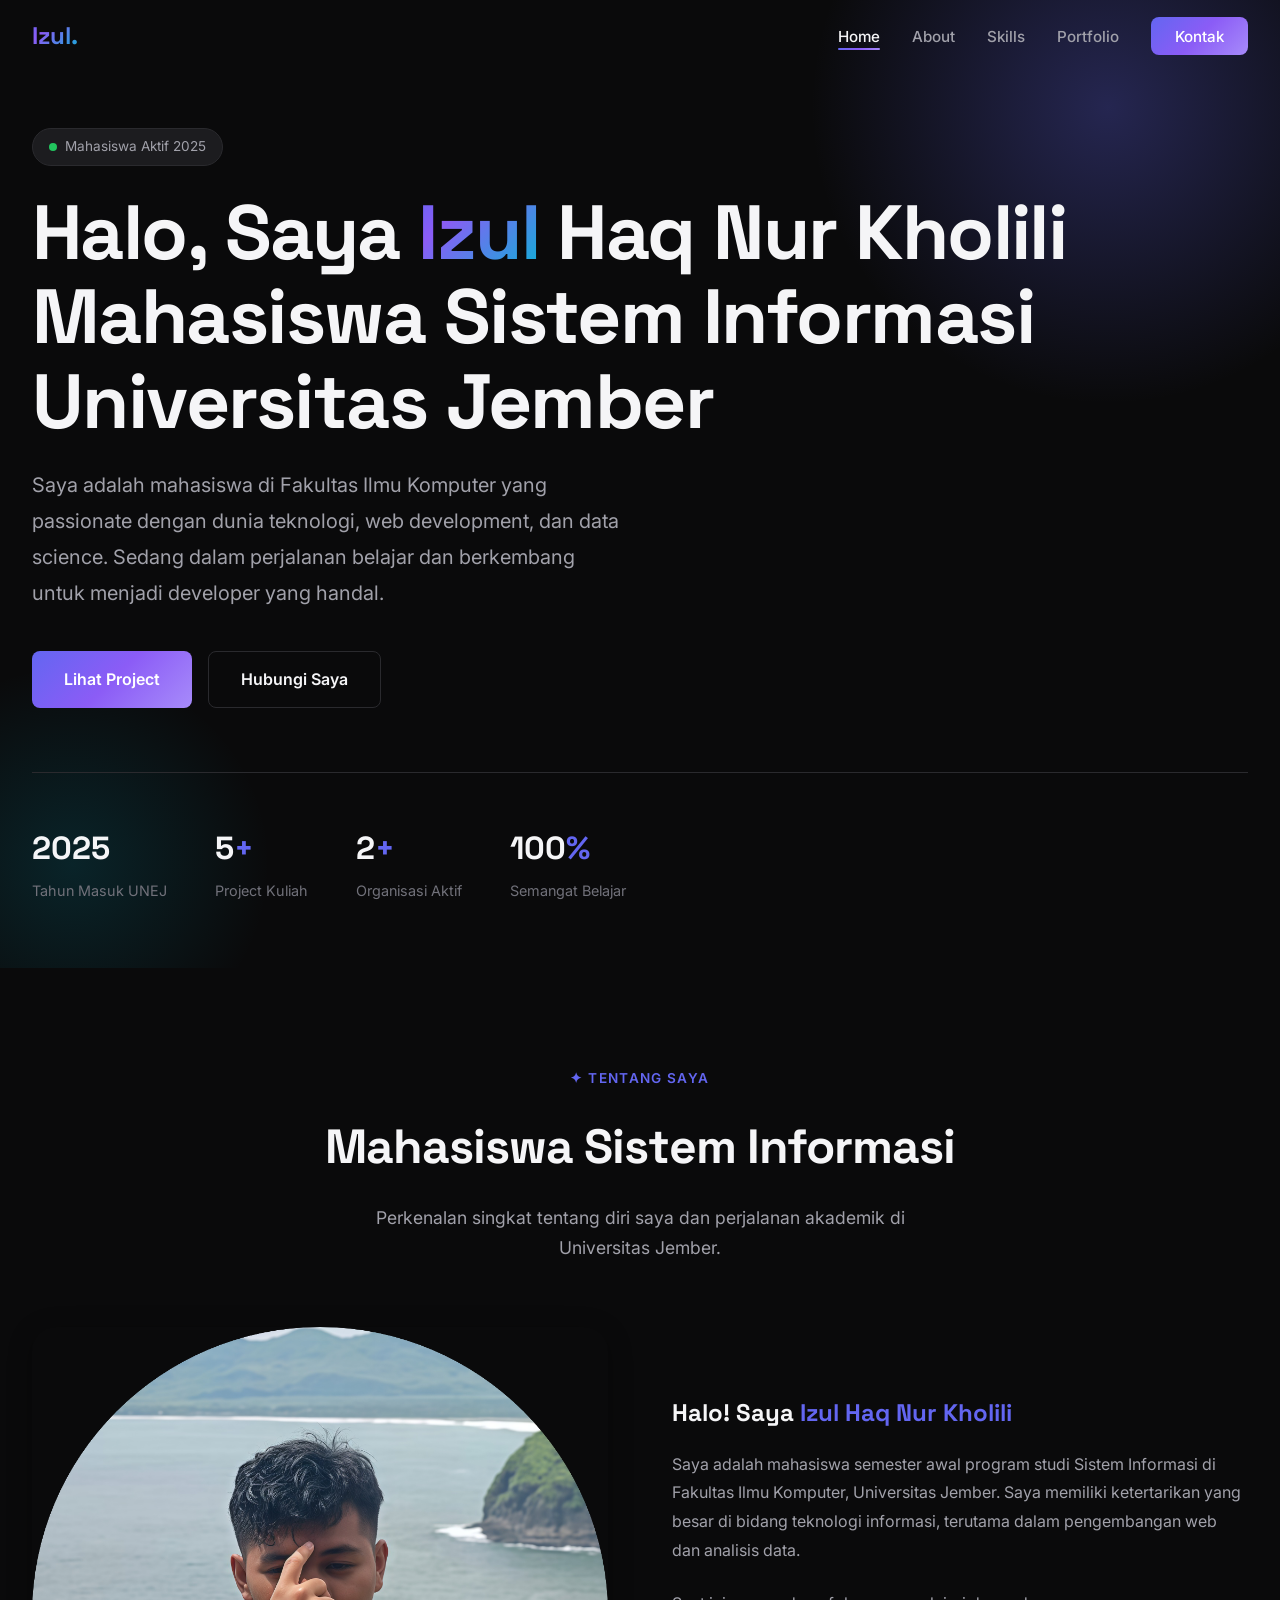
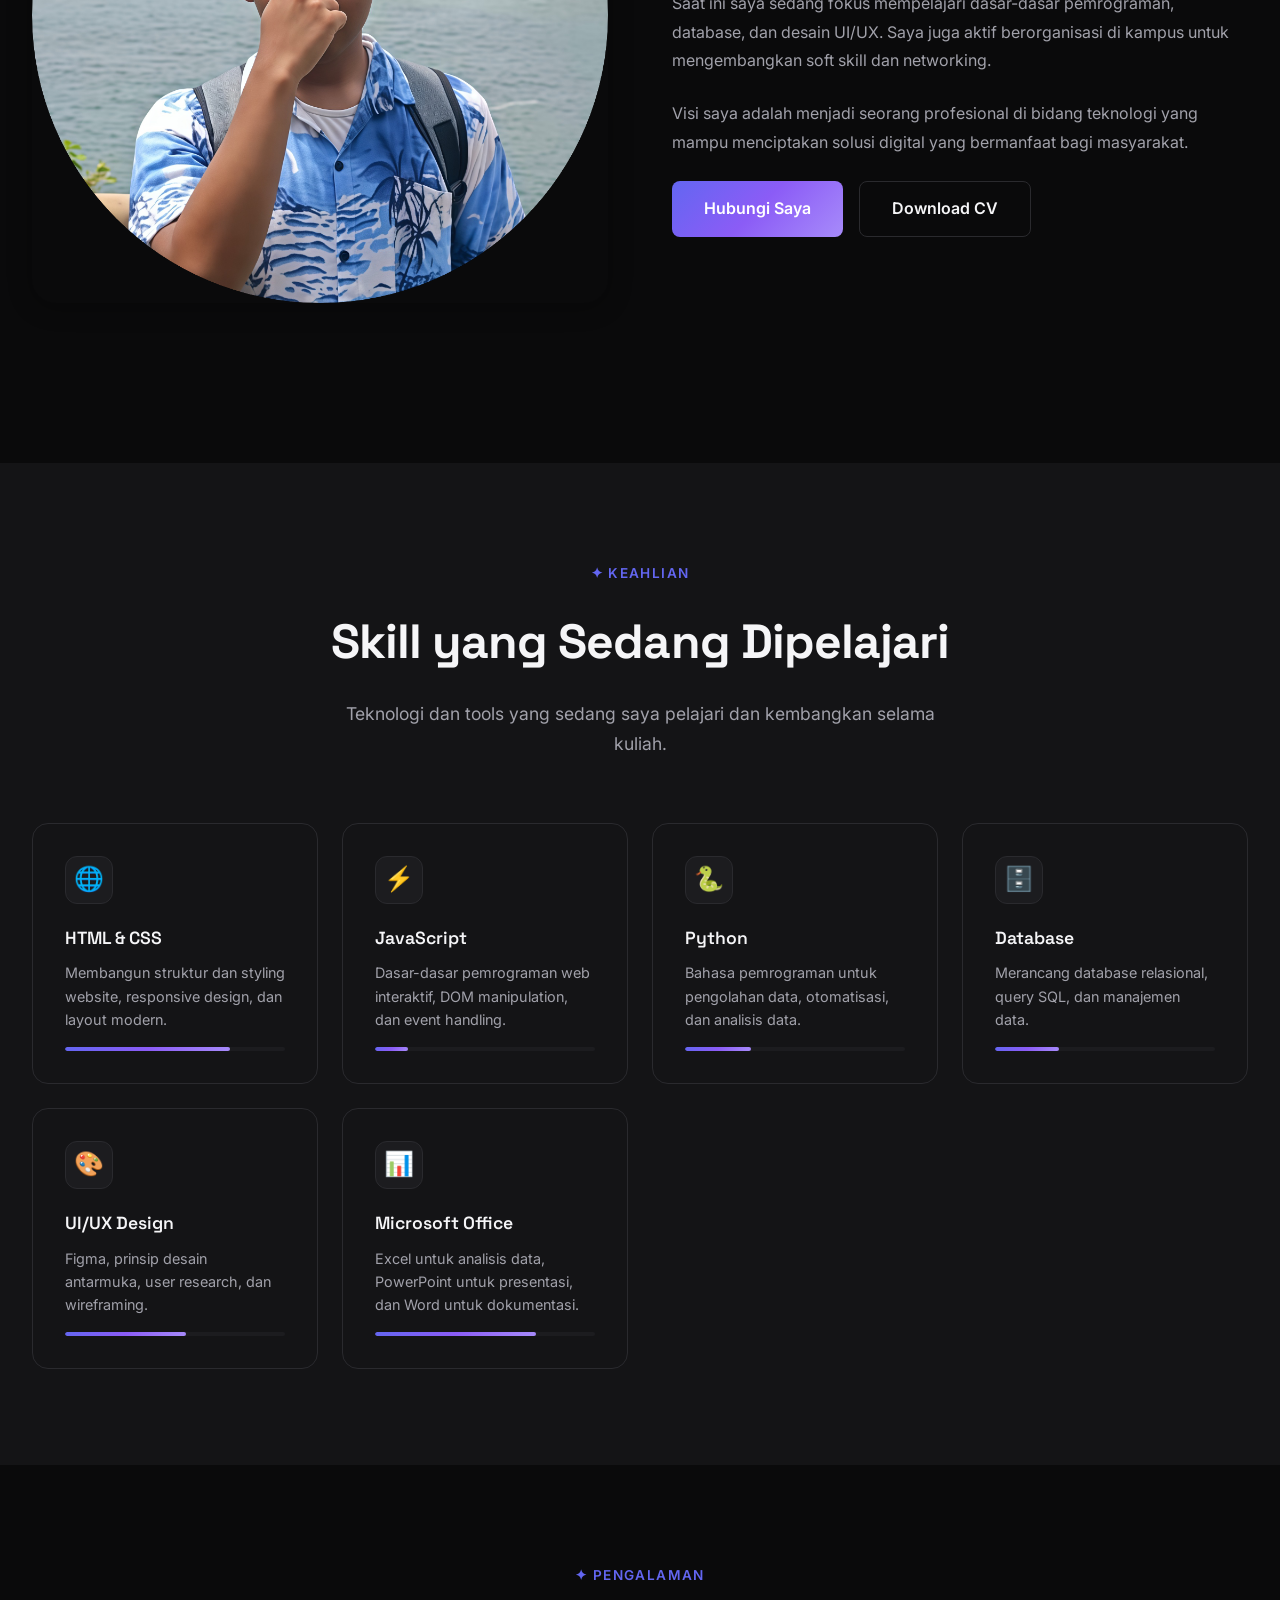
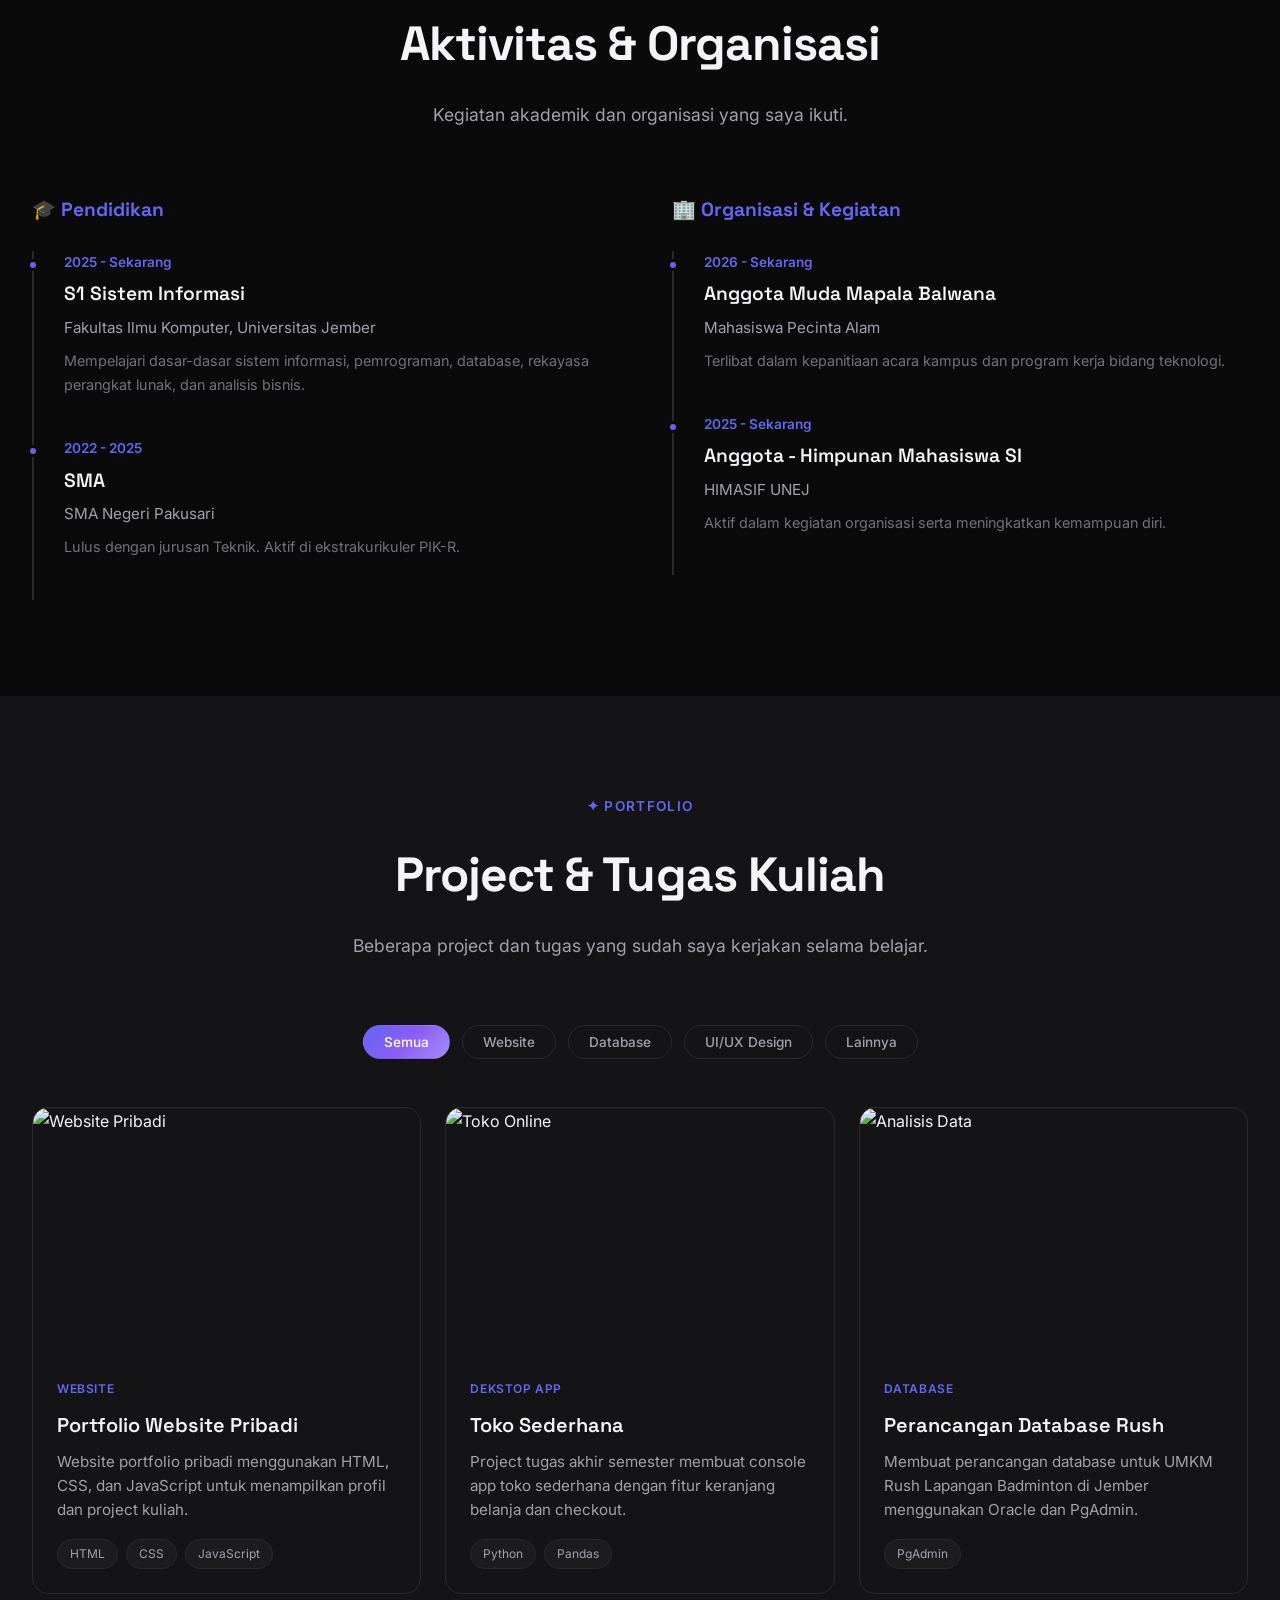
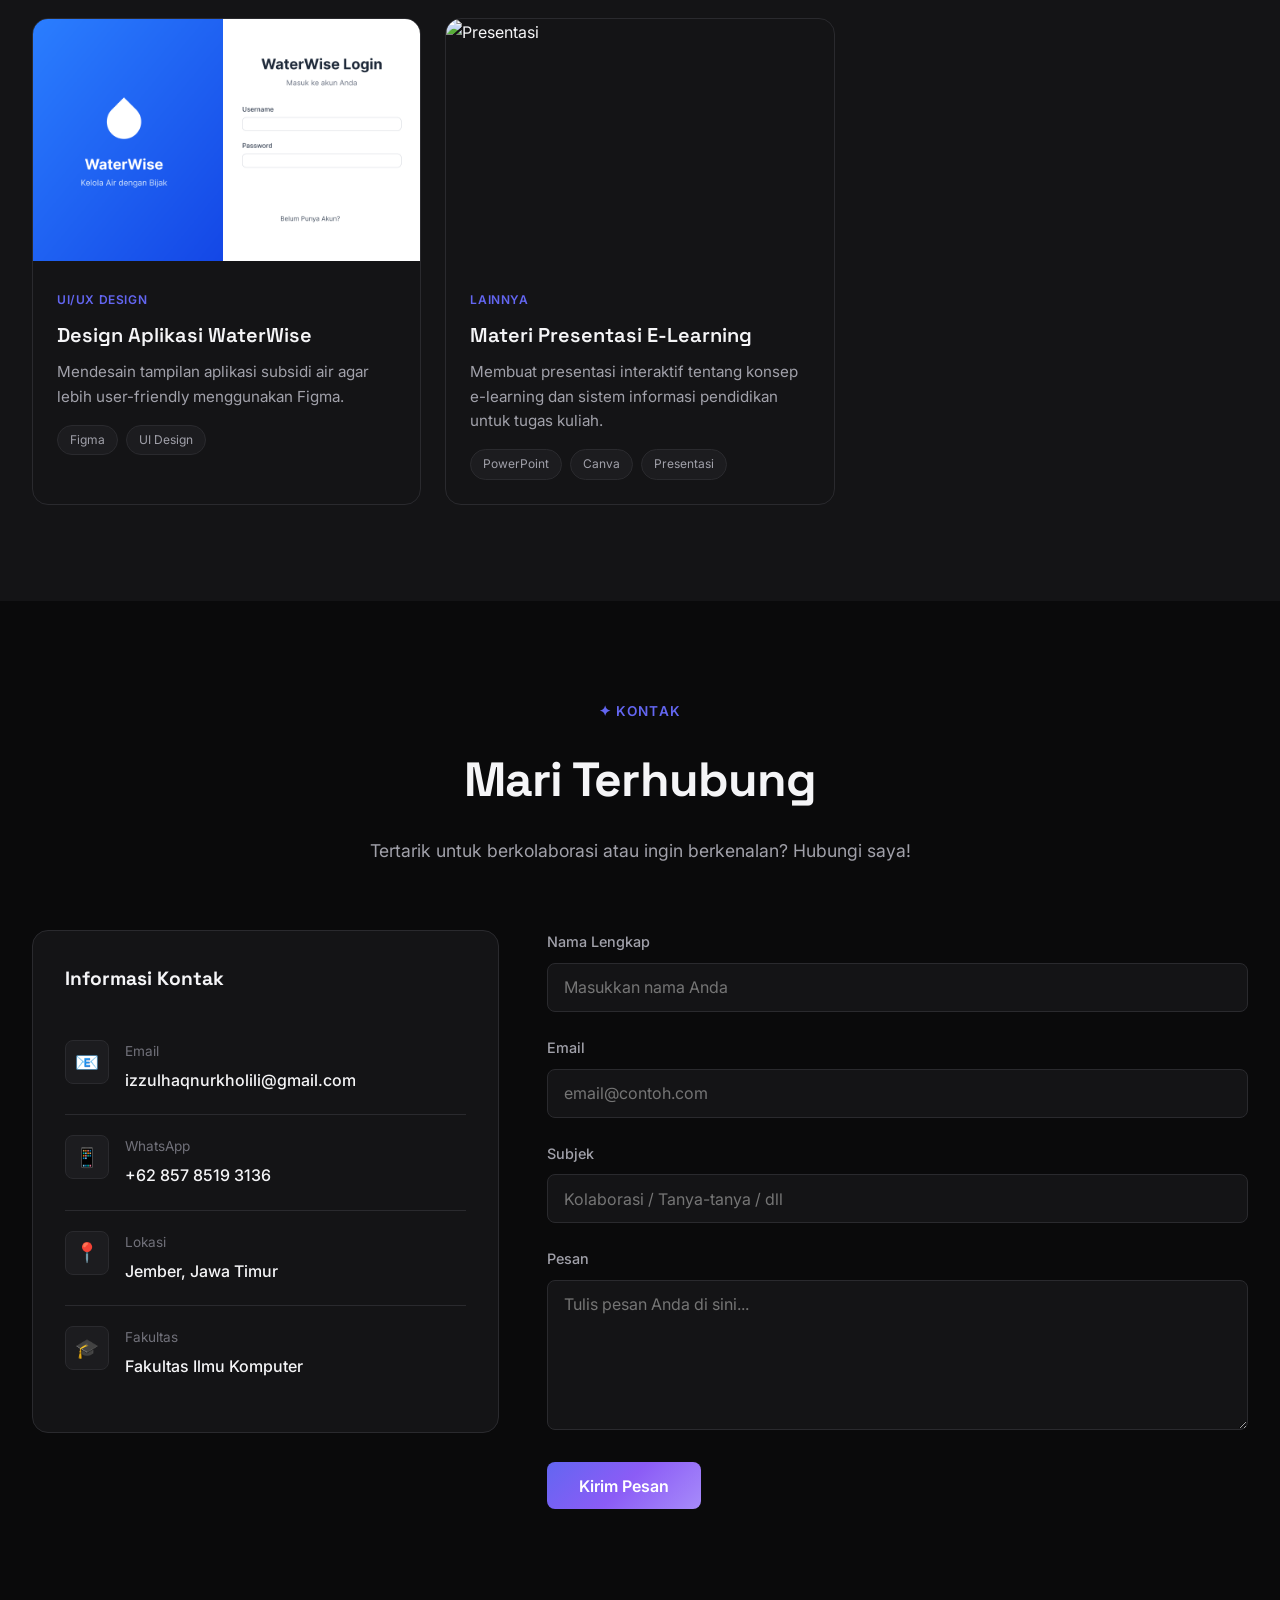
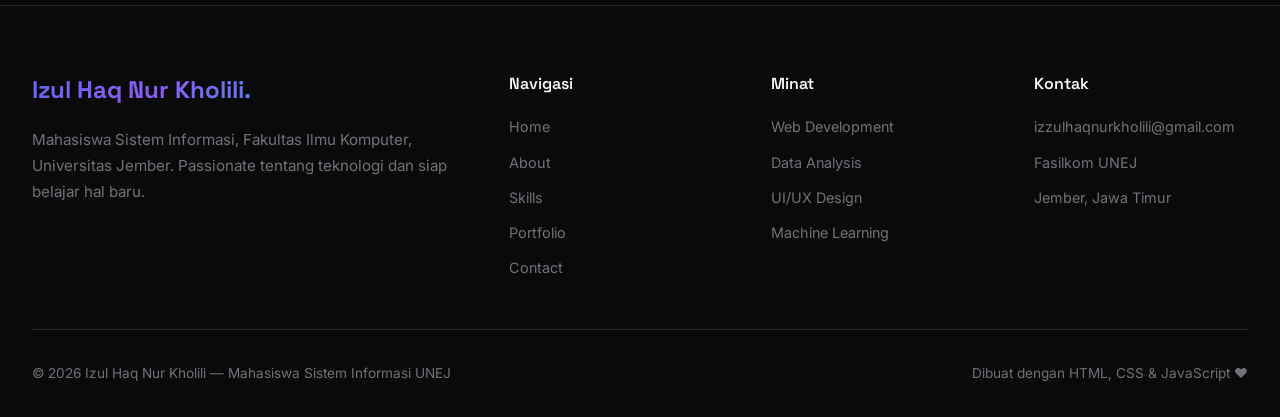
==== commit 77dcce7d: "Update index.html" ====
--- a/index.html
+++ b/index.html
@@ -168,7 +168,7 @@
                 </div>
                 <div class="skill-card fade-in">
                     <div class="skill-icon">🗄️</div>
-                    <div class="skill-name">Database (PgAdmin)</div>
+                    <div class="skill-name">Database</div>
                     <div class="skill-description">Merancang database relasional, query SQL, dan manajemen data.</div>
                     <div class="skill-bar"><div class="skill-bar-fill" data-width="29"></div></div>
                 </div>
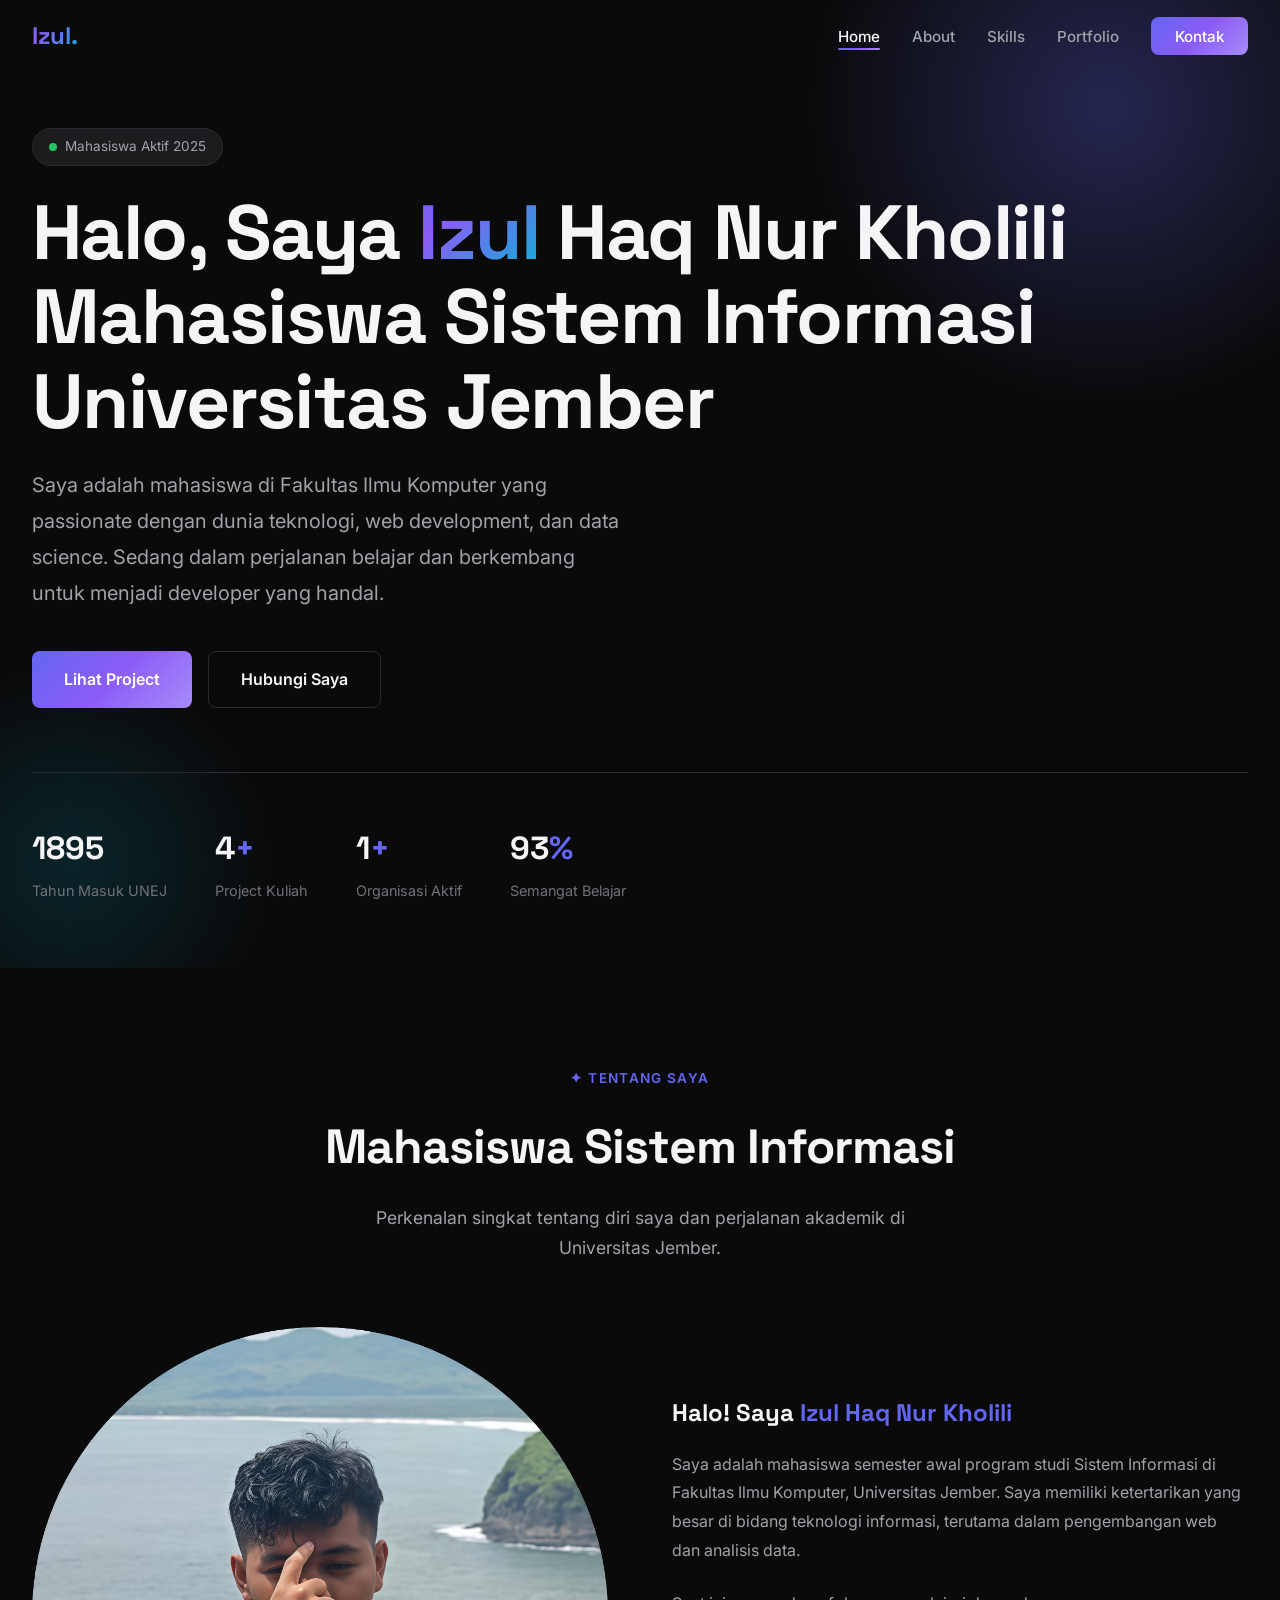
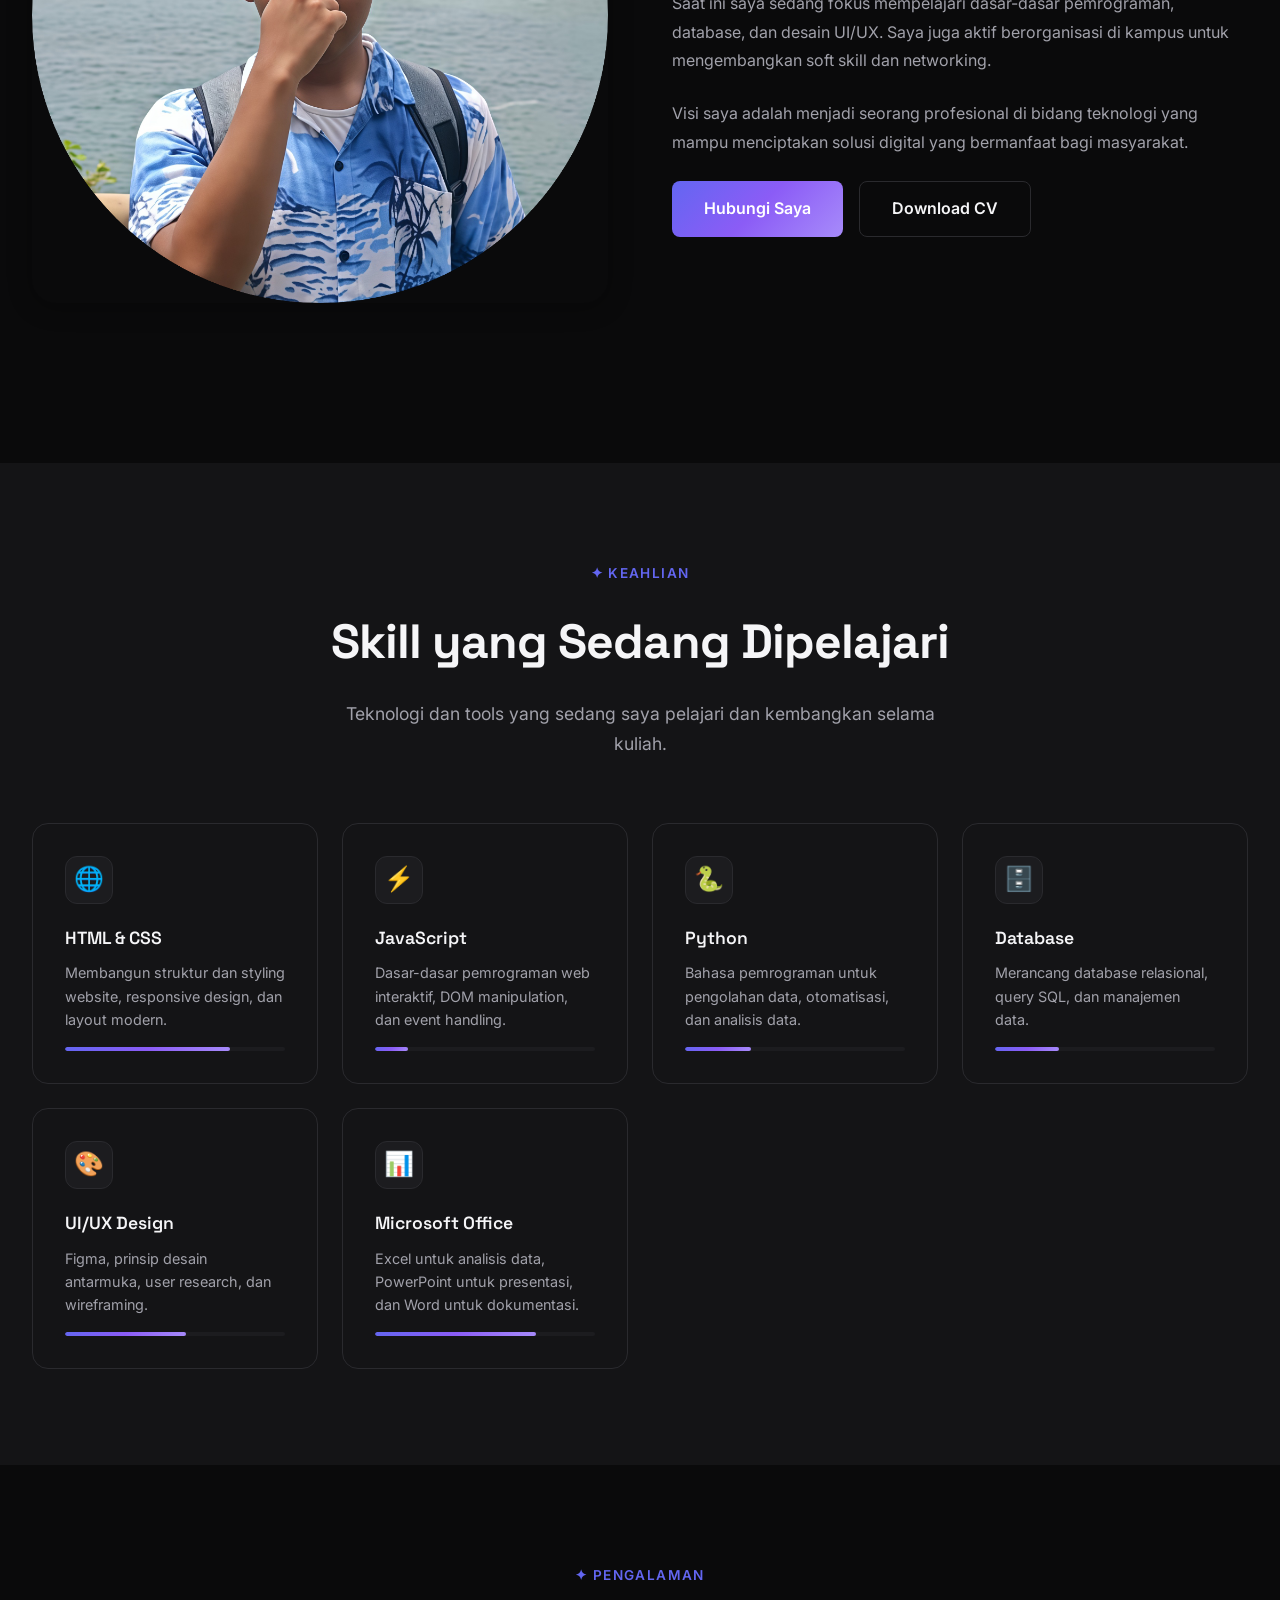
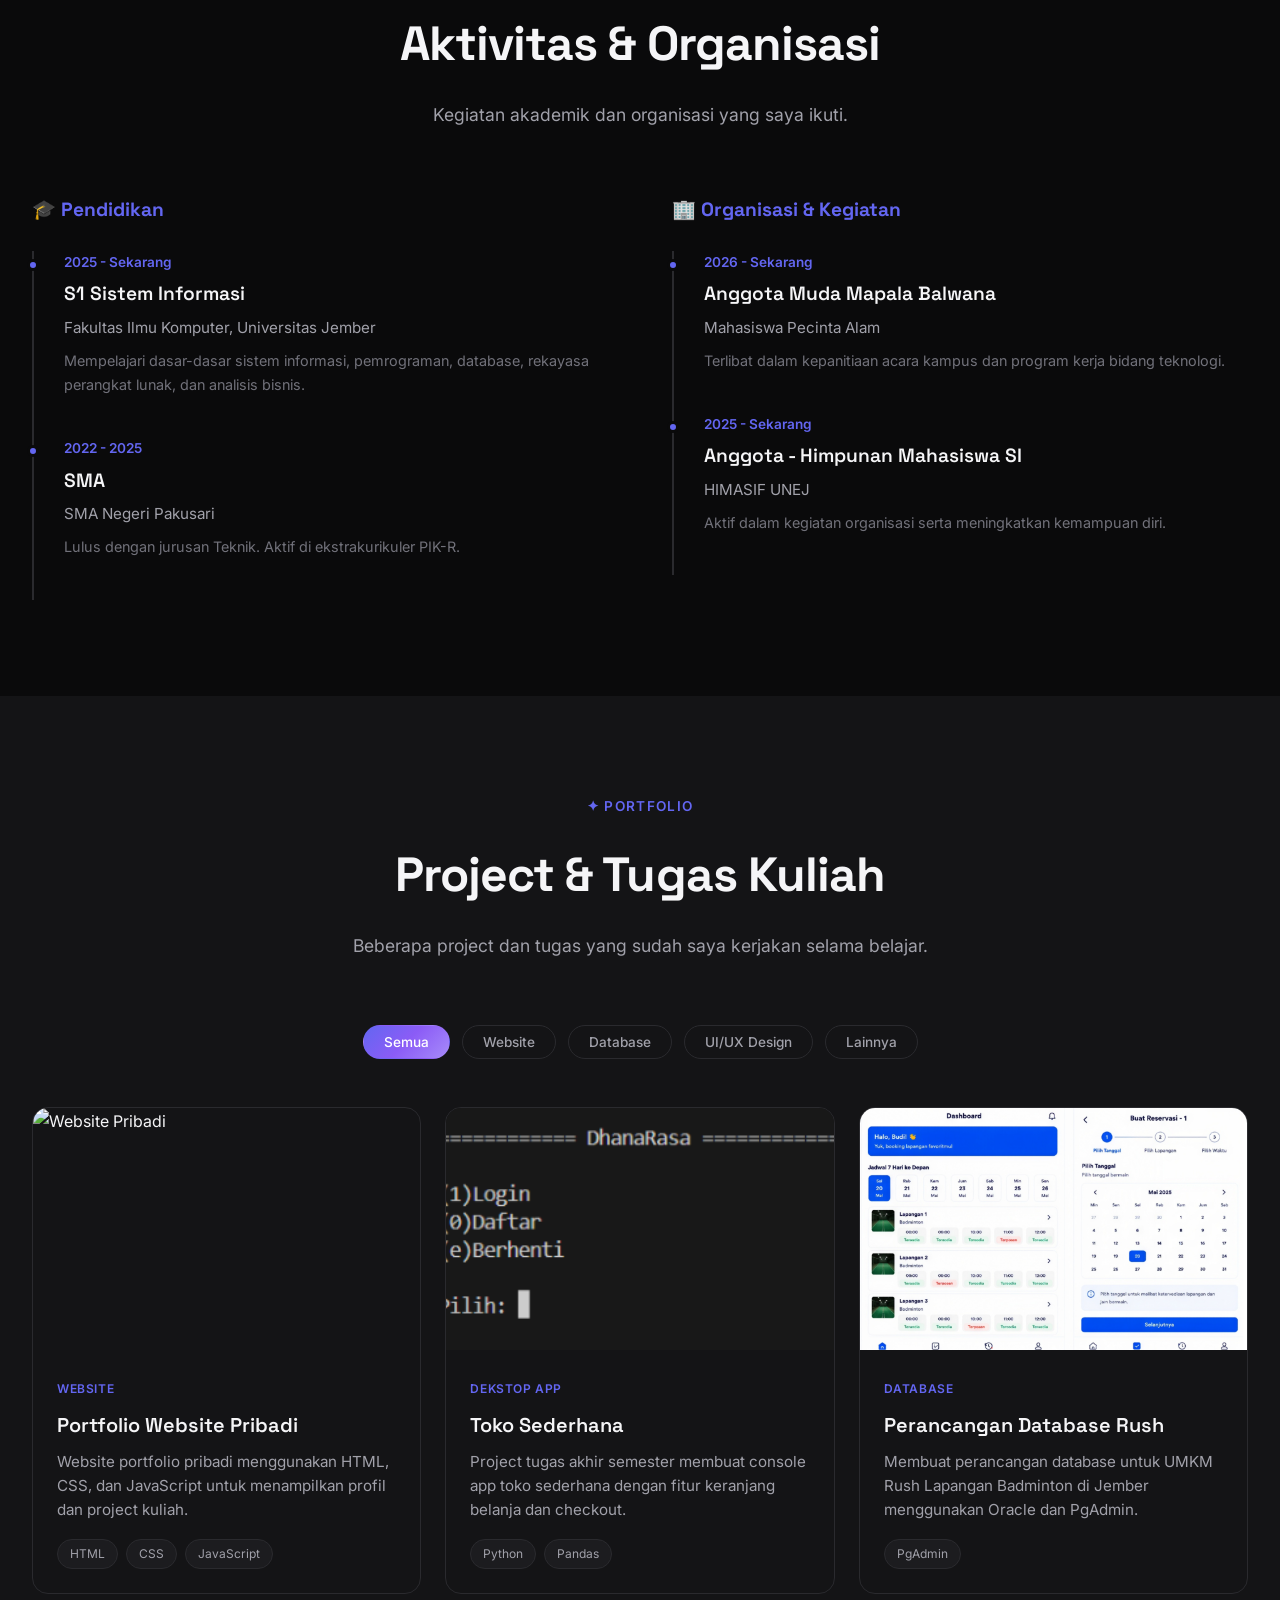
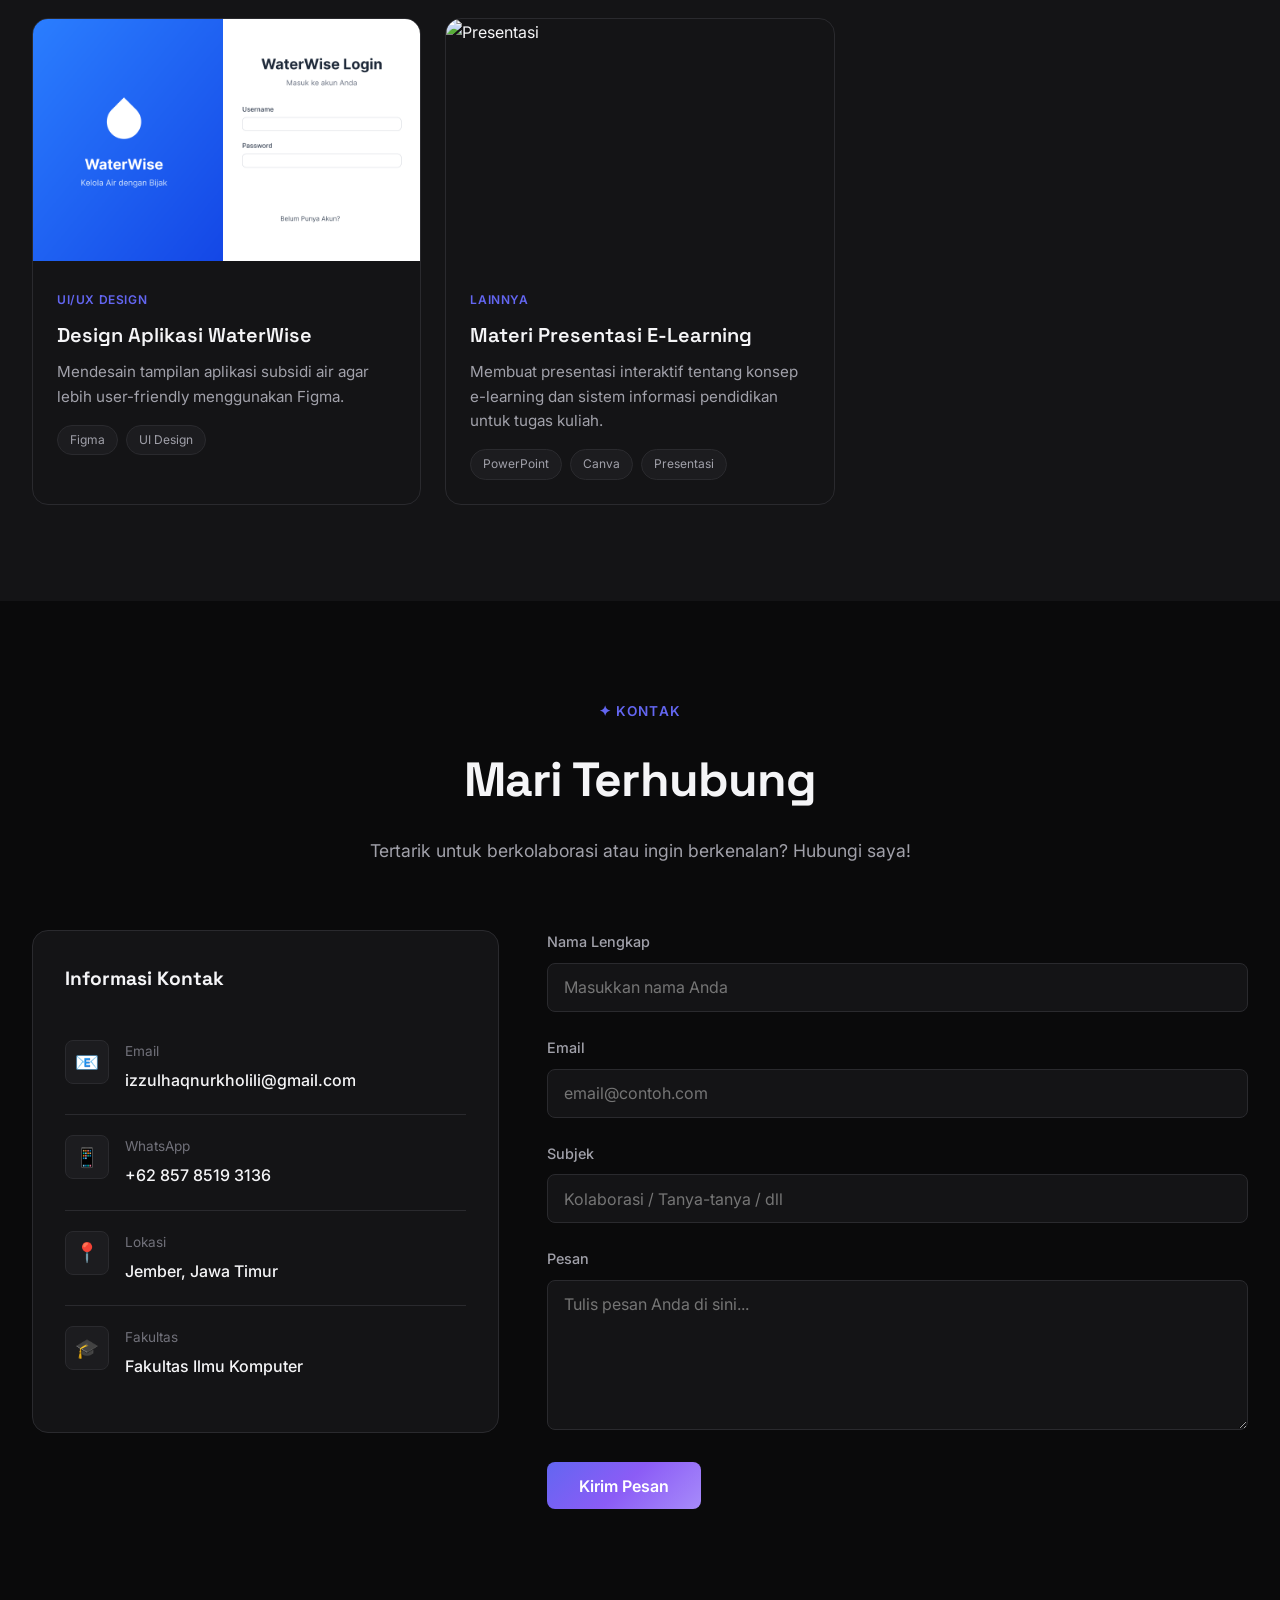
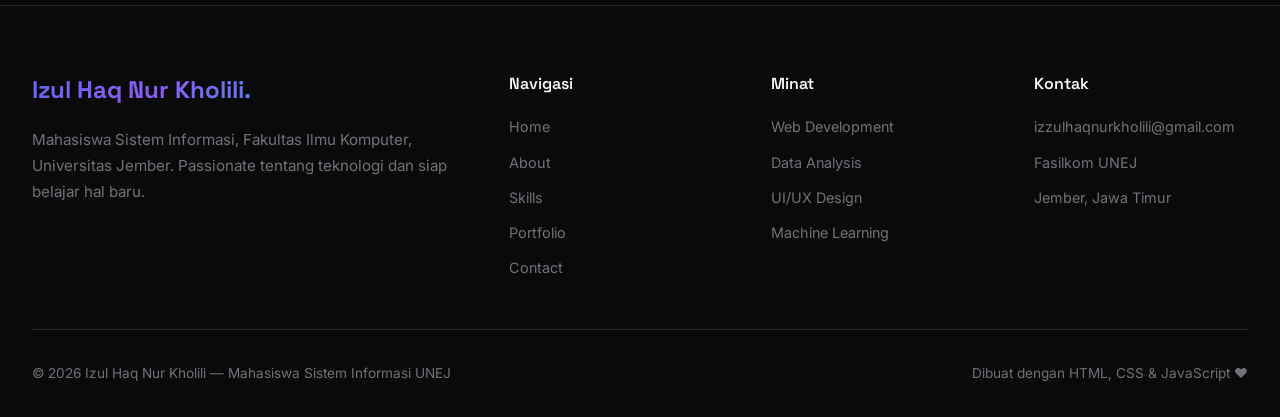
==== commit a6848bc7: "Update image sources for portfolio projects" ====
--- a/index.html
+++ b/index.html
@@ -278,7 +278,7 @@
                 <!-- Project 2 -->
                 <div class="card fade-in portfolio-item" data-category="web">
                     <div class="card-image-wrapper">
-                        <img src="image/DhanaRasa" alt="Toko Online" class="card-image">
+                        <img src="image/DhanaRasa.png" alt="Toko Online" class="card-image">
                     </div>
                     <div class="card-body">
                         <span class="card-category">Dekstop App</span>
@@ -295,7 +295,7 @@
                 <!-- Project 3 -->
                 <div class="card fade-in portfolio-item" data-category="data">
                     <div class="card-image-wrapper">
-                        <img src="https://images.unsplash.com/photo-1551288049-bebda4e38f71?w=800&q=80" alt="Analisis Data" class="card-image">
+                        <img src="image/BadmintonRush.png" alt="Analisis Data" class="card-image">
                     </div>
                     <div class="card-body">
                         <span class="card-category">Database</span>
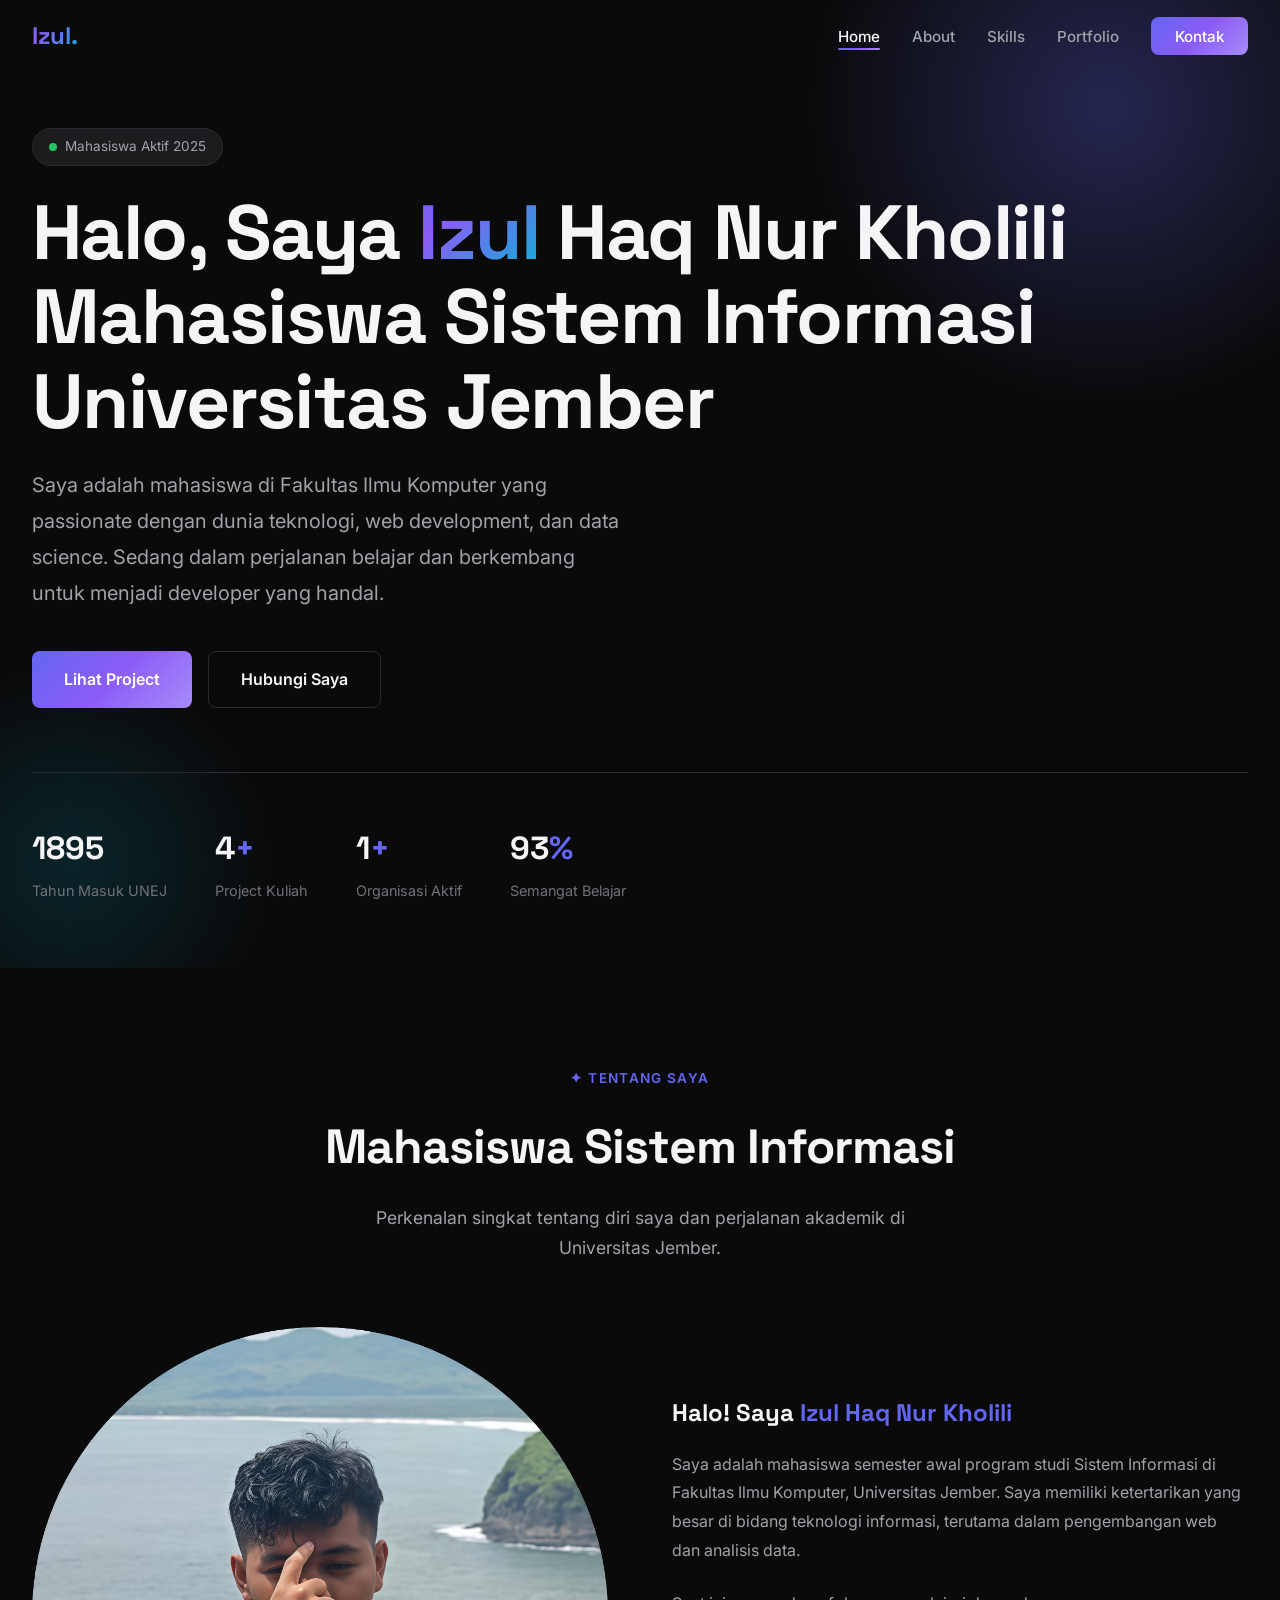
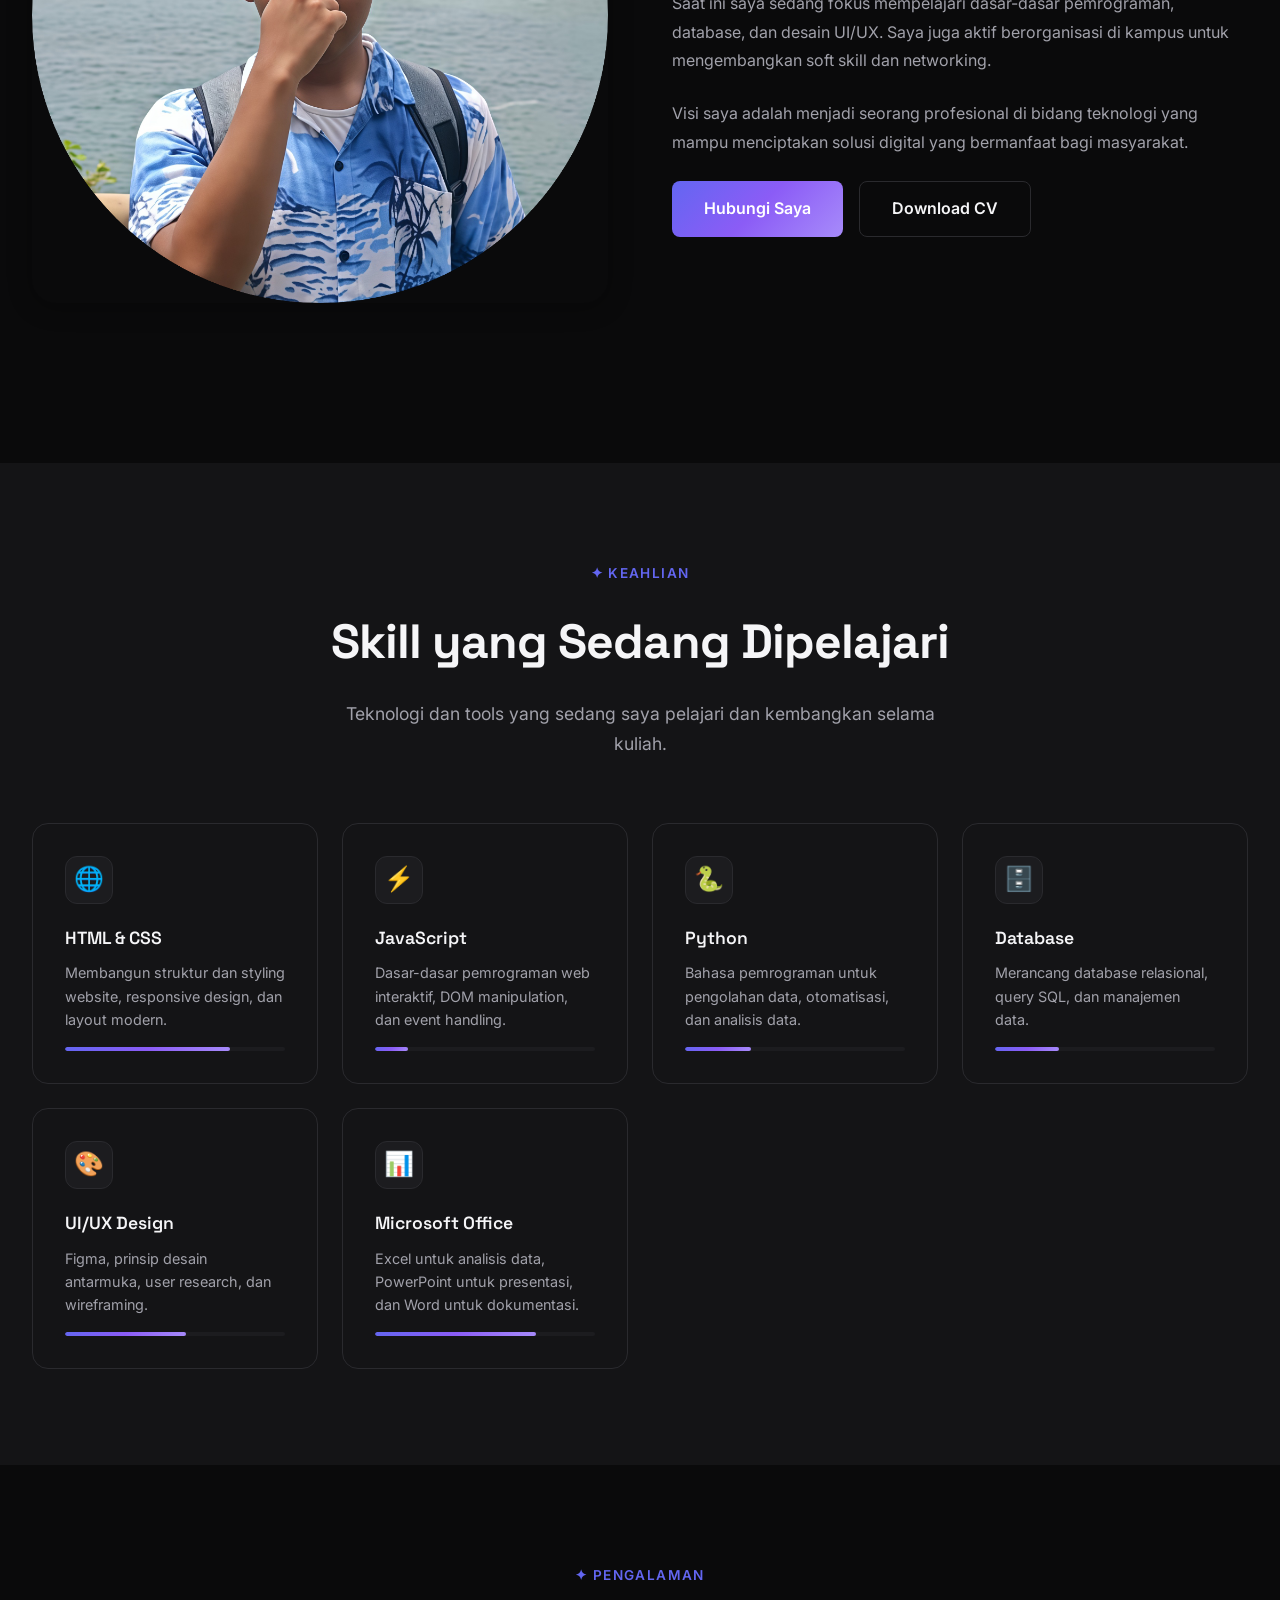
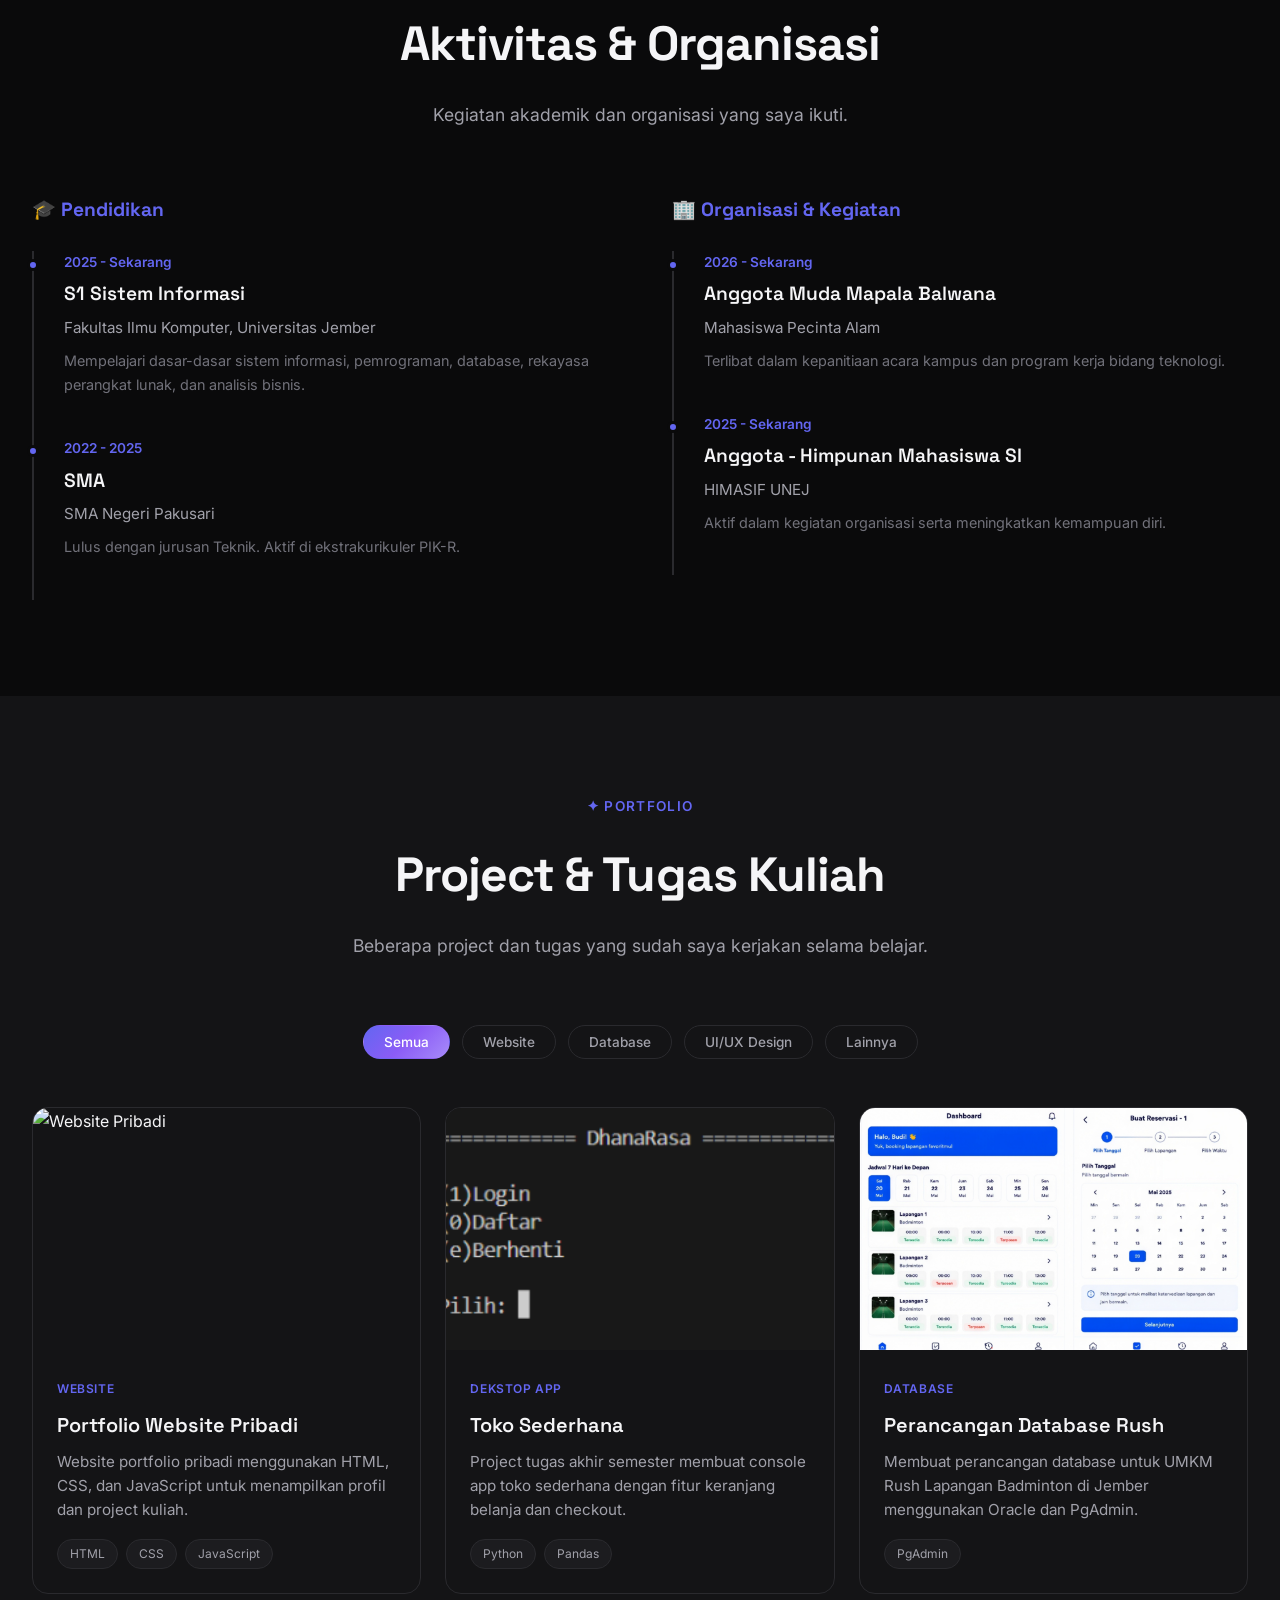
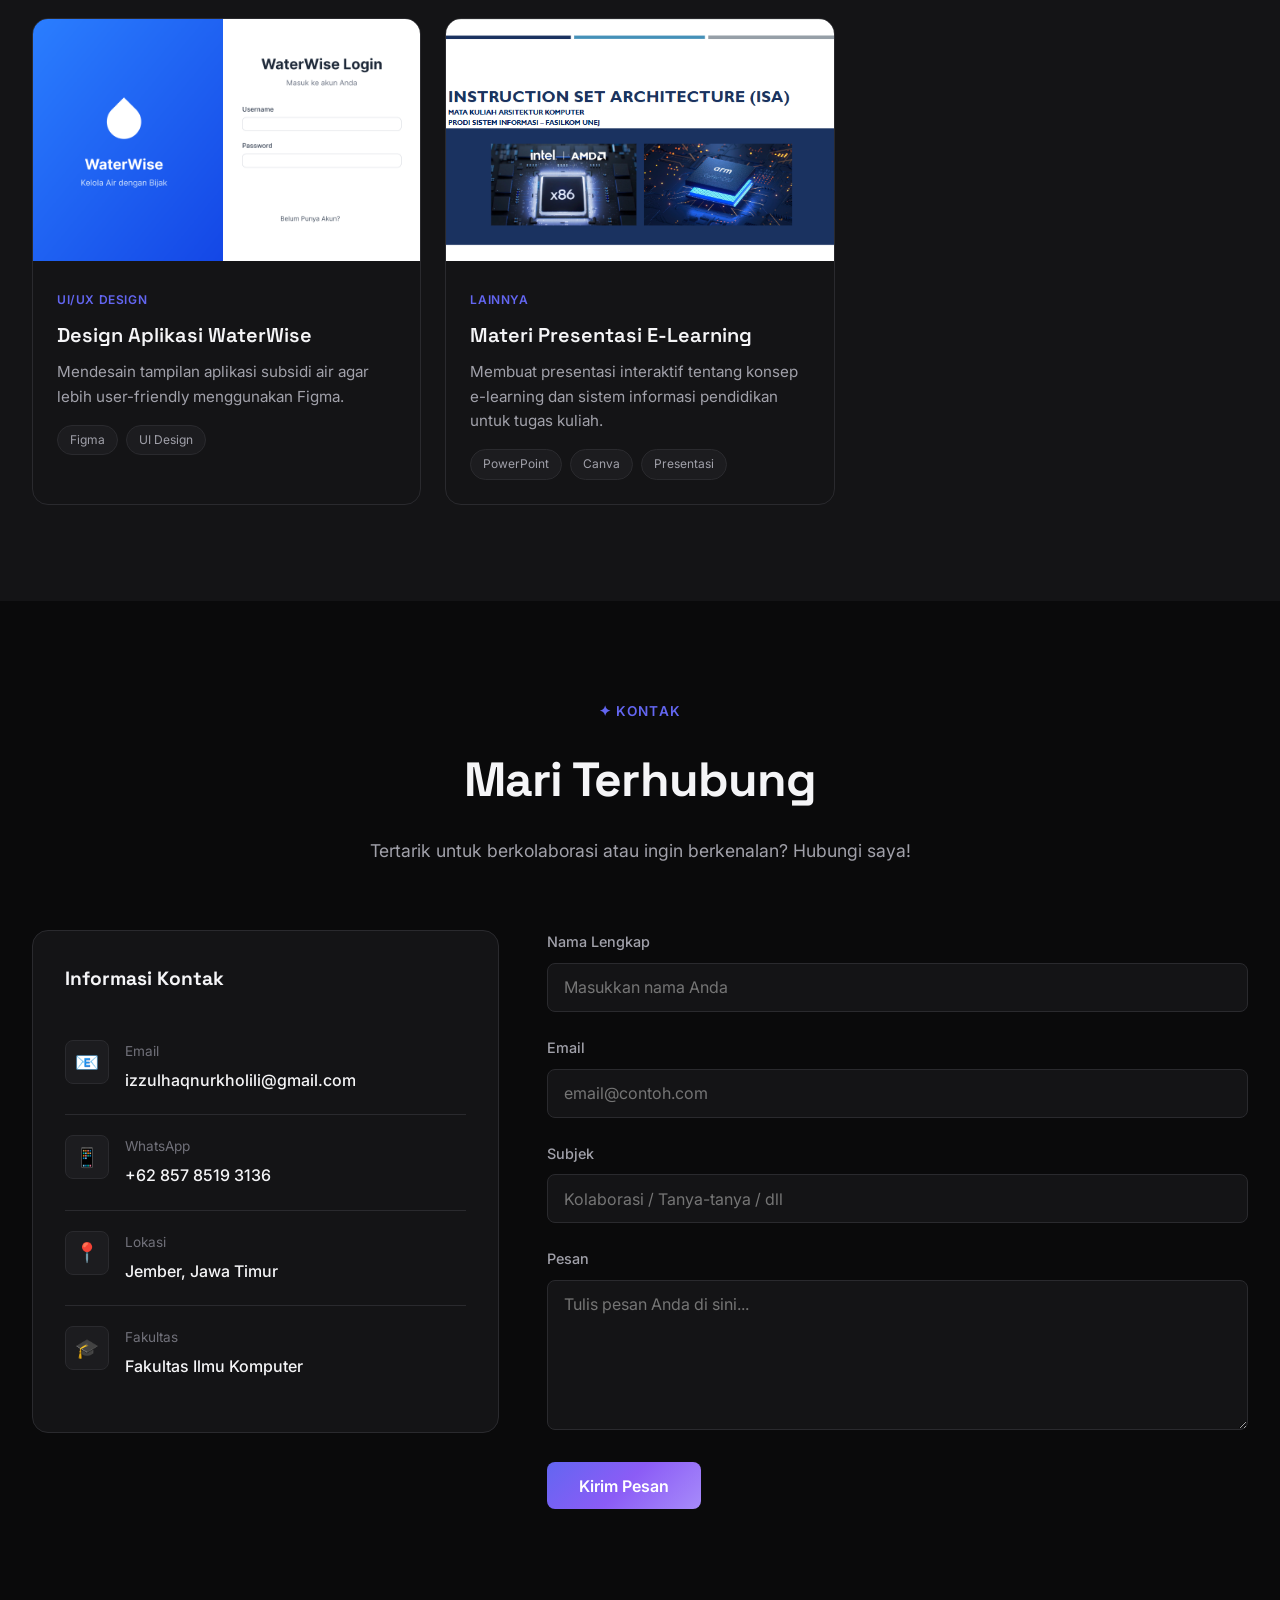
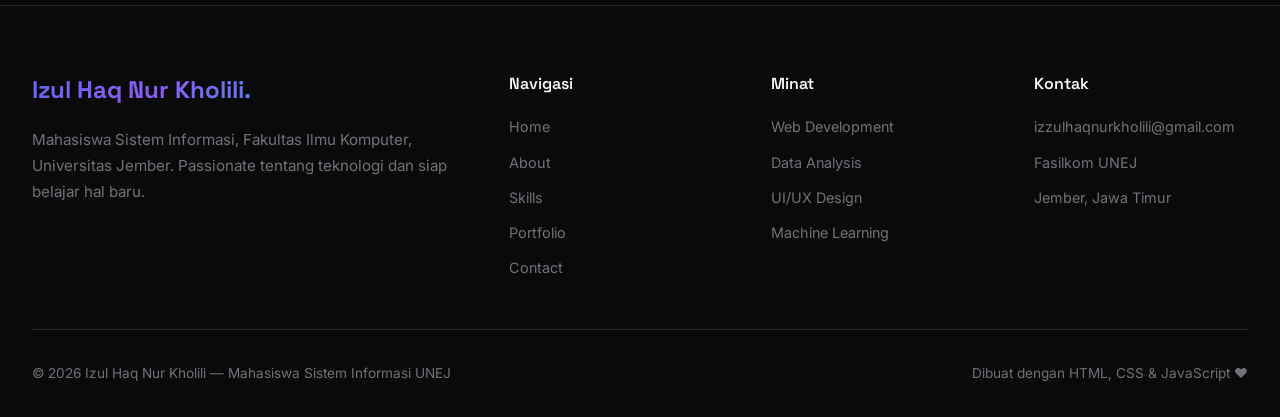
==== commit 5b710734: "Update index.html" ====
--- a/index.html
+++ b/index.html
@@ -346,7 +346,7 @@
                 <!-- Project 6 -->
                 <div class="card fade-in portfolio-item" data-category="other">
                     <div class="card-image-wrapper">
-                        <img src="https://images.unsplash.com/photo-1501504905252-473c47e087f8?w=800&q=80" alt="Presentasi" class="card-image">
+                        <img src="image/PPT.png" alt="Presentasi" class="card-image">
                     </div>
                     <div class="card-body">
                         <span class="card-category">Lainnya</span>
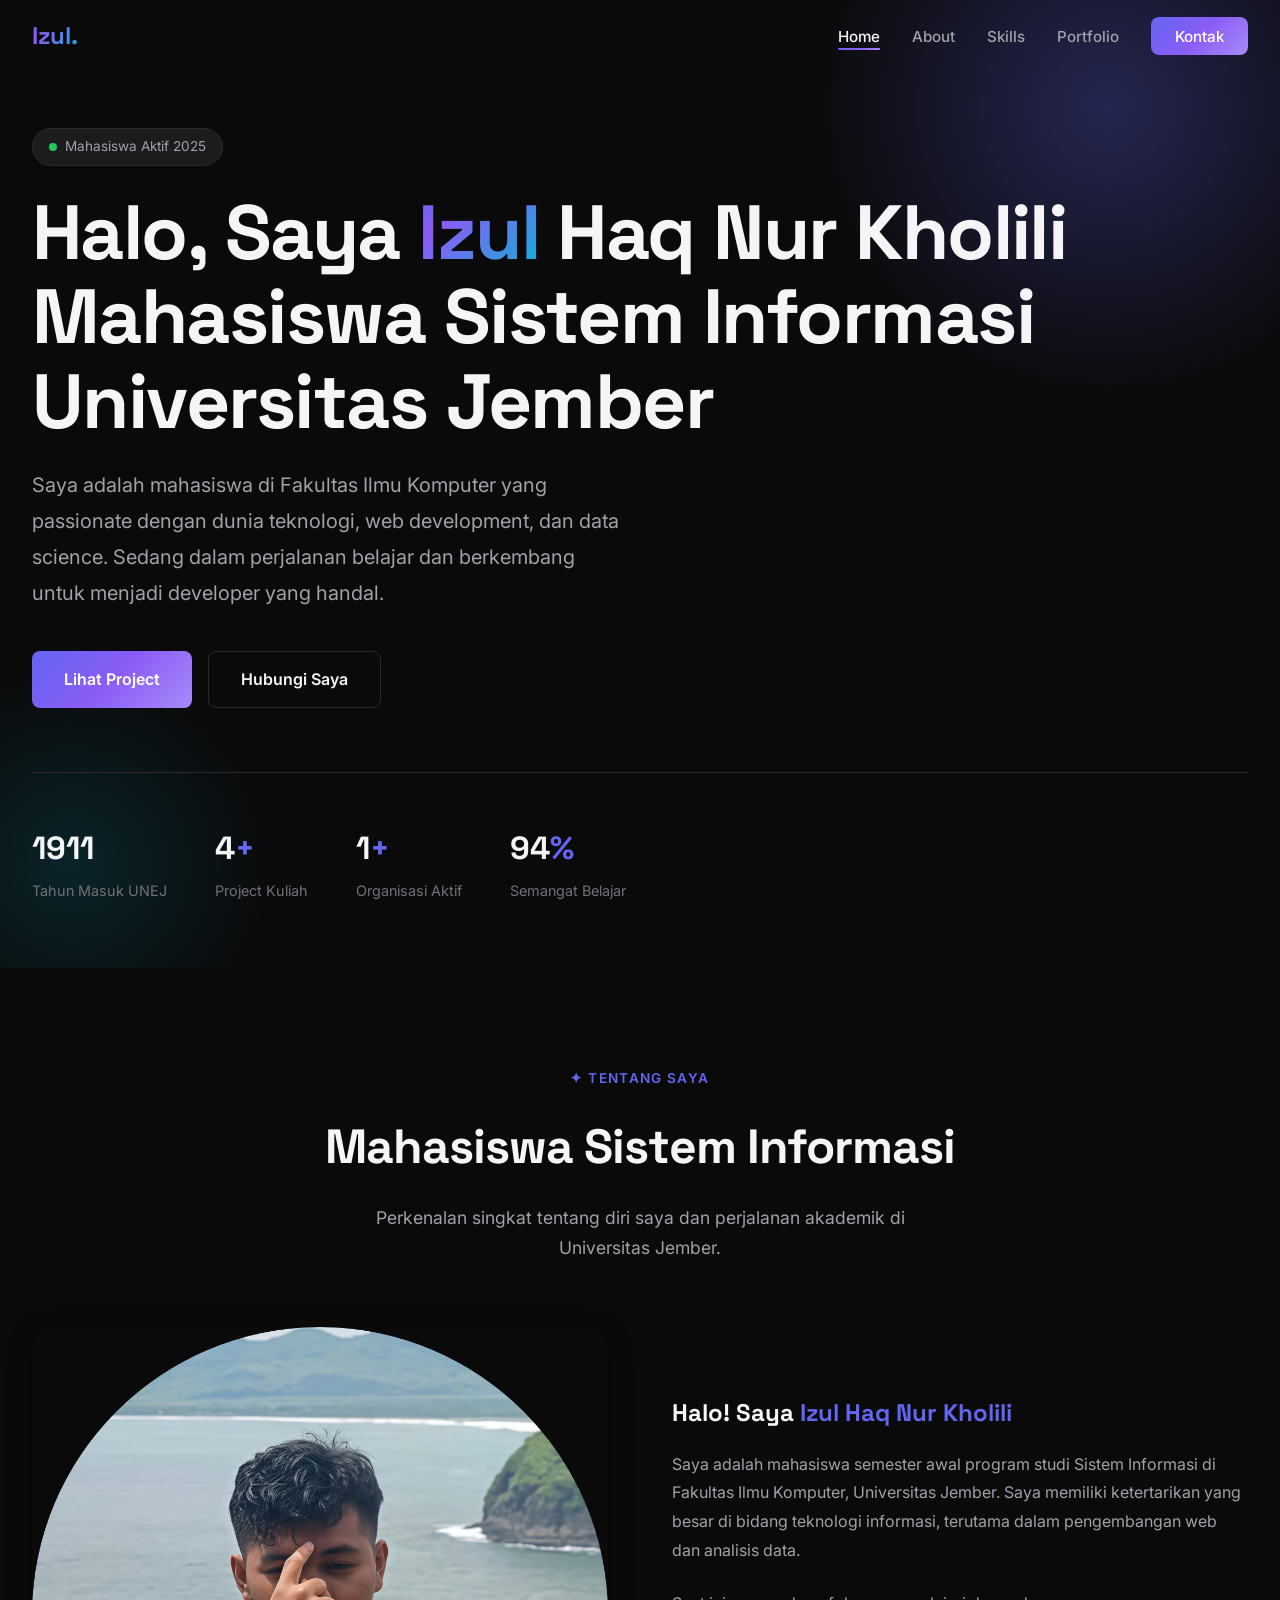
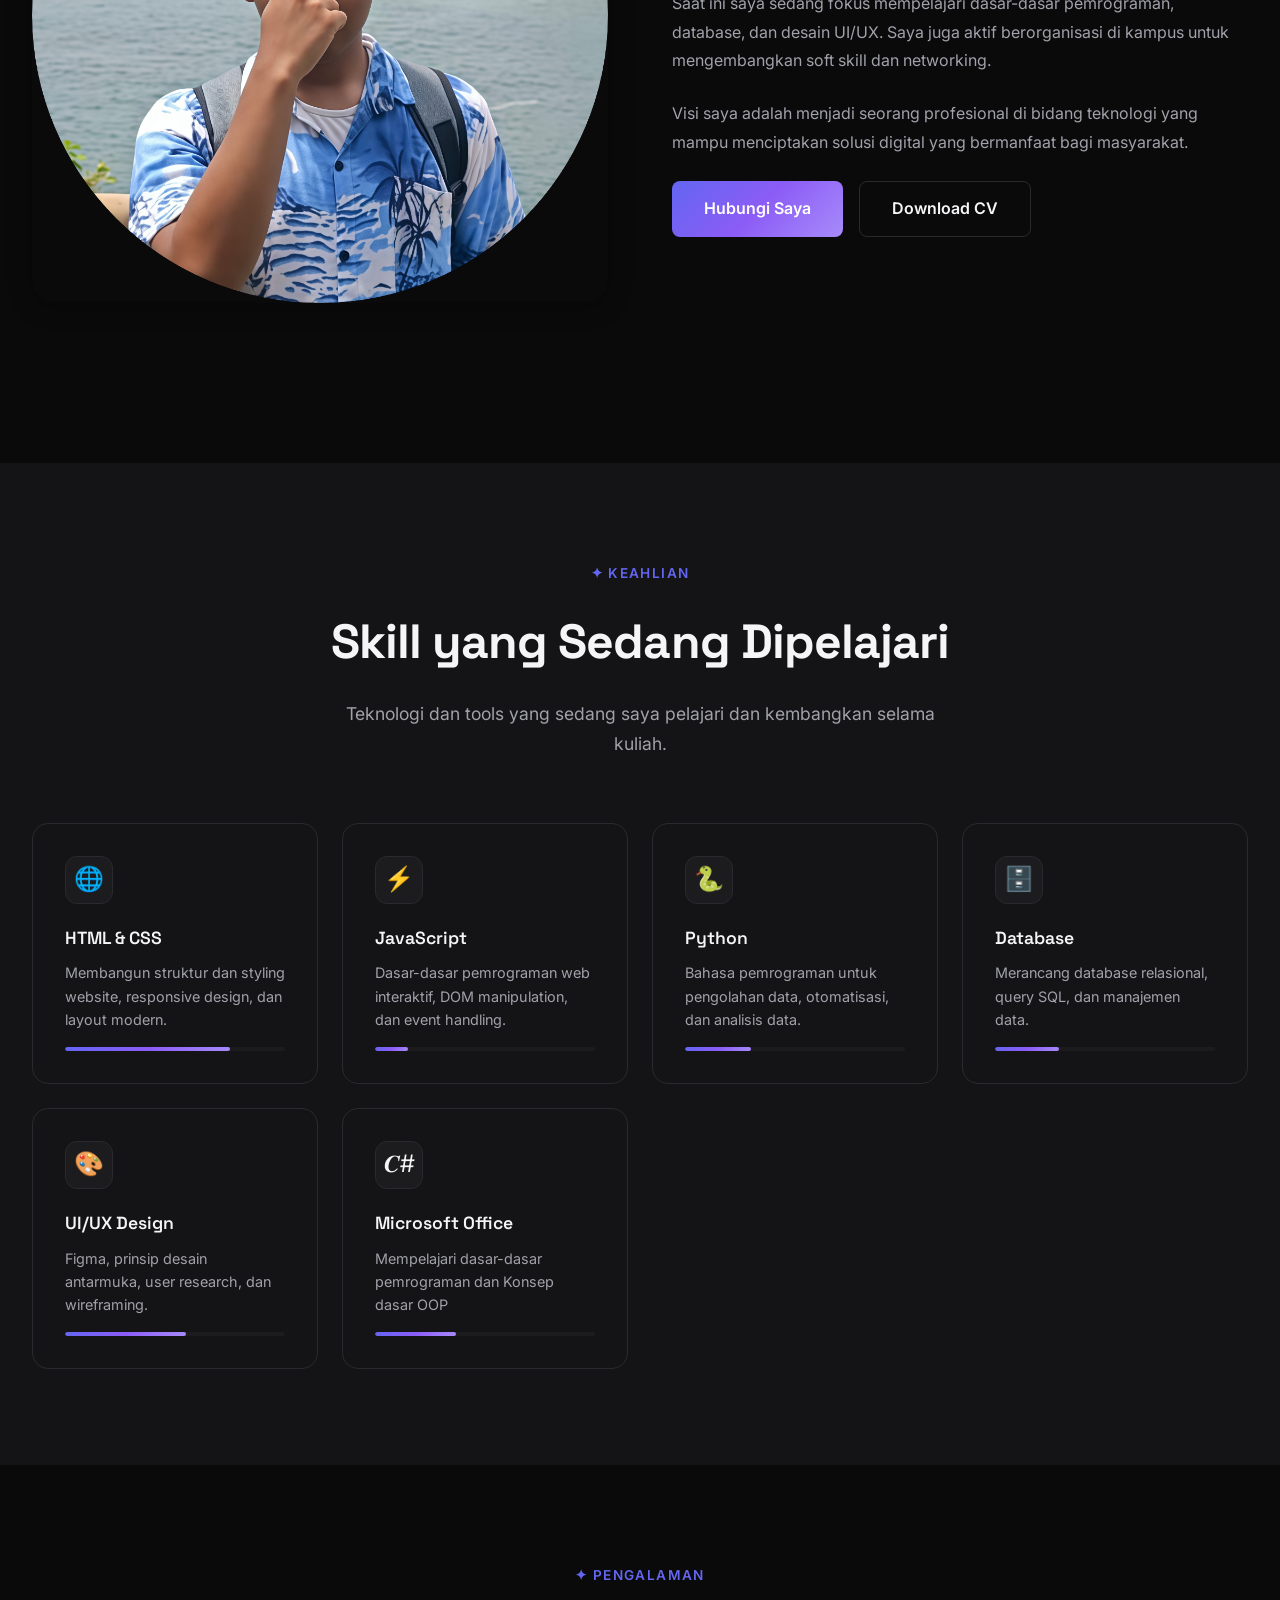
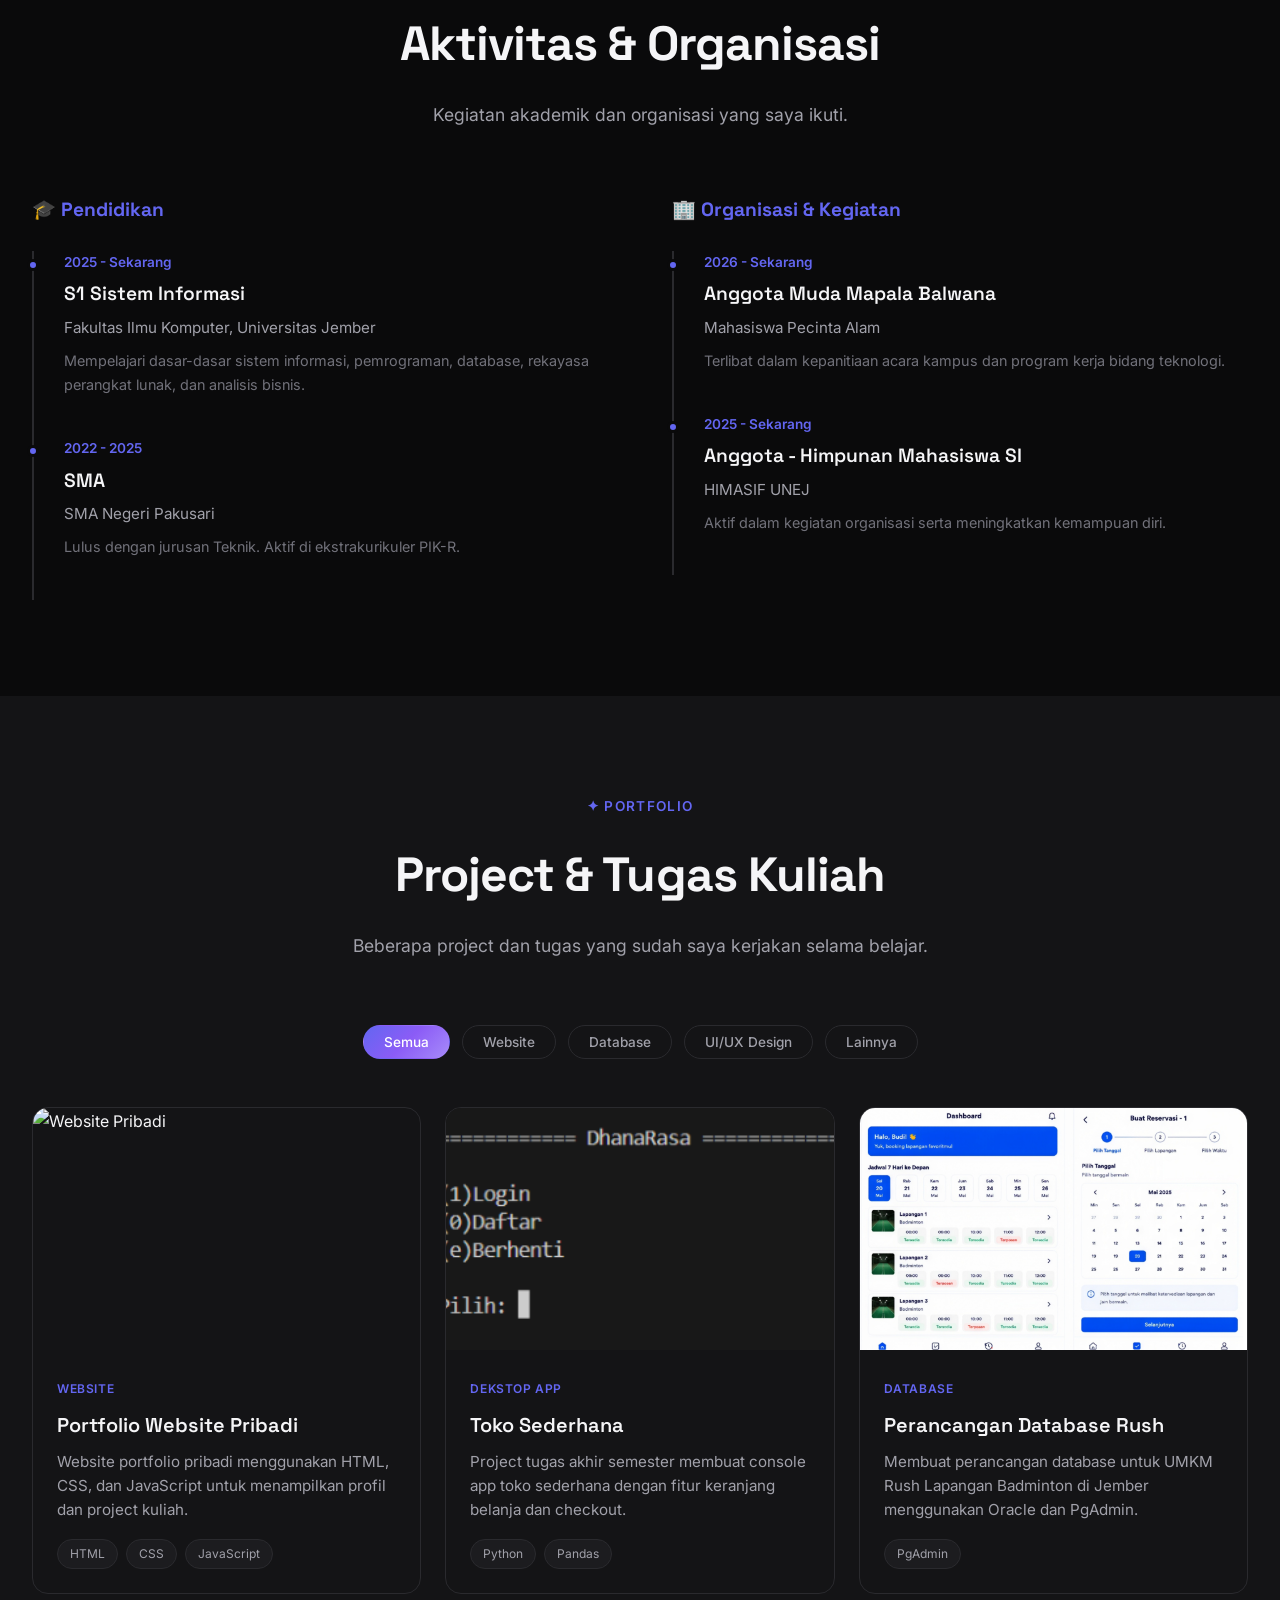
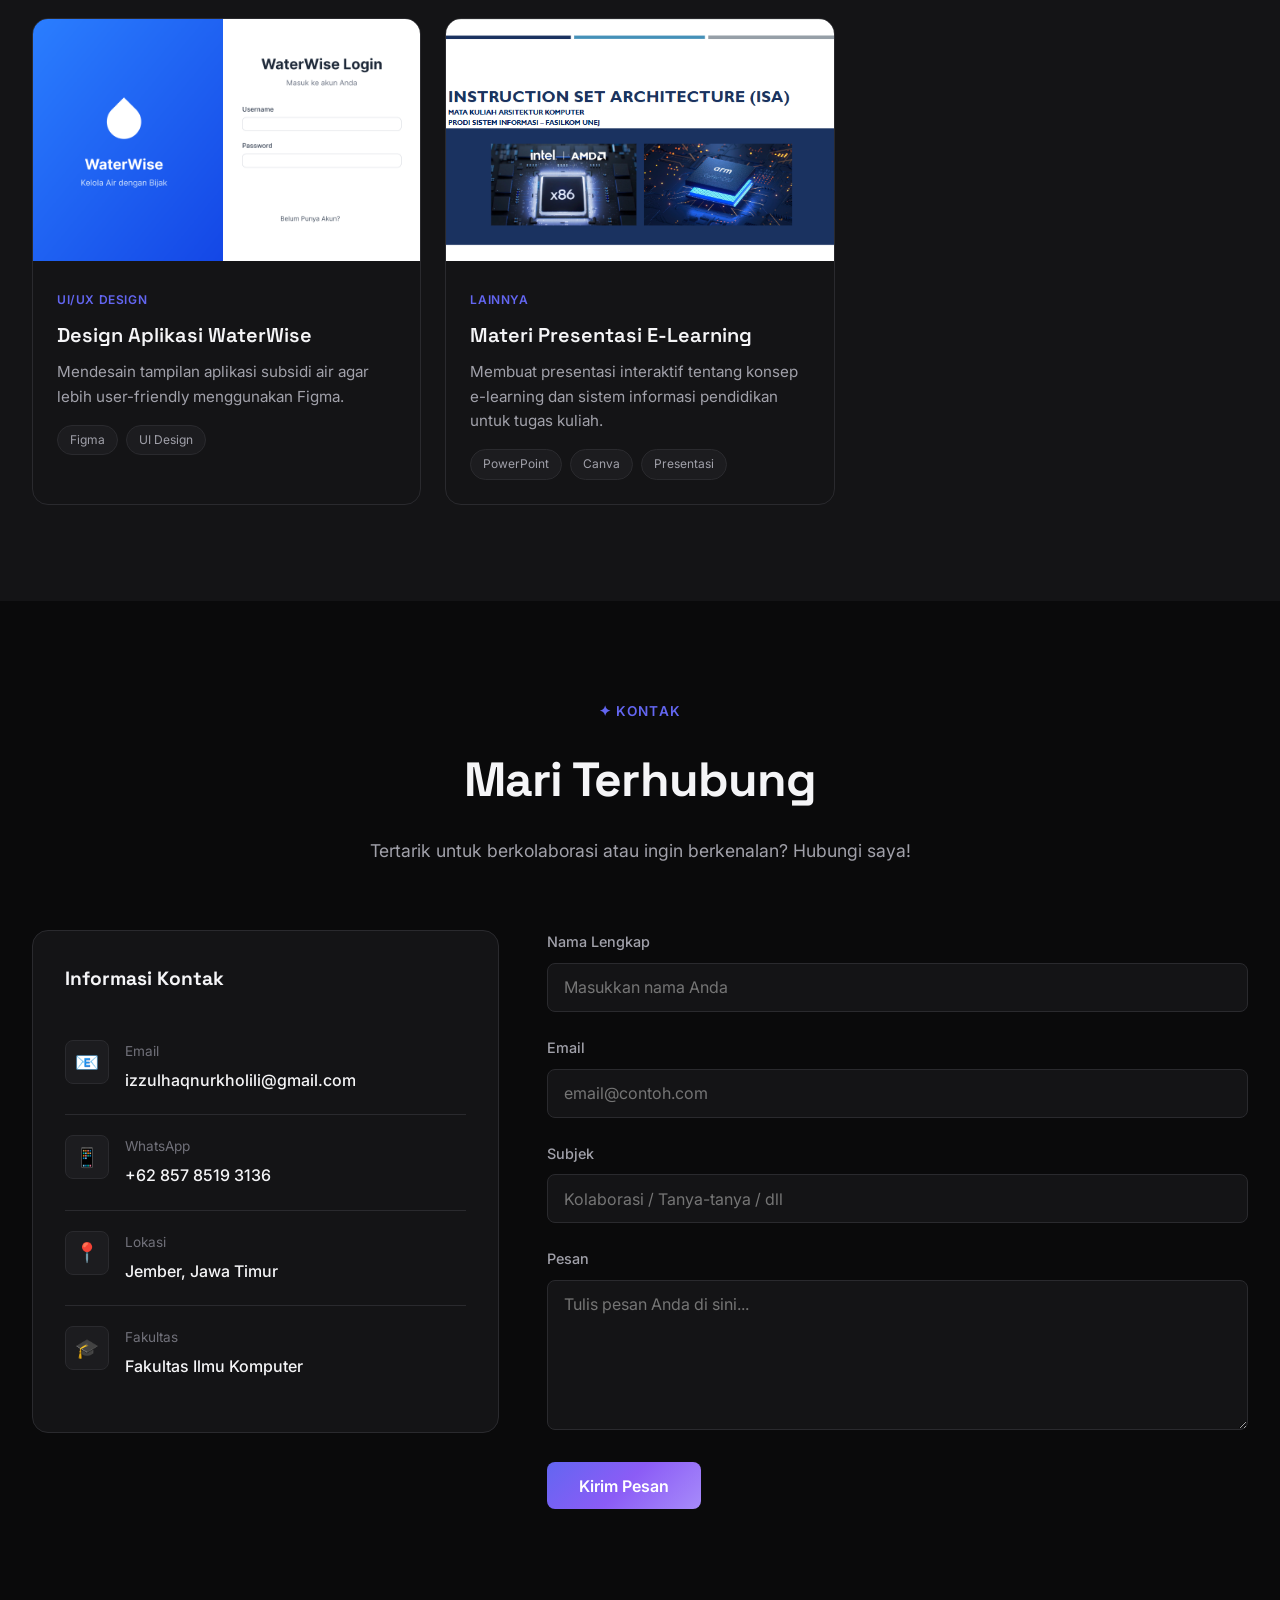
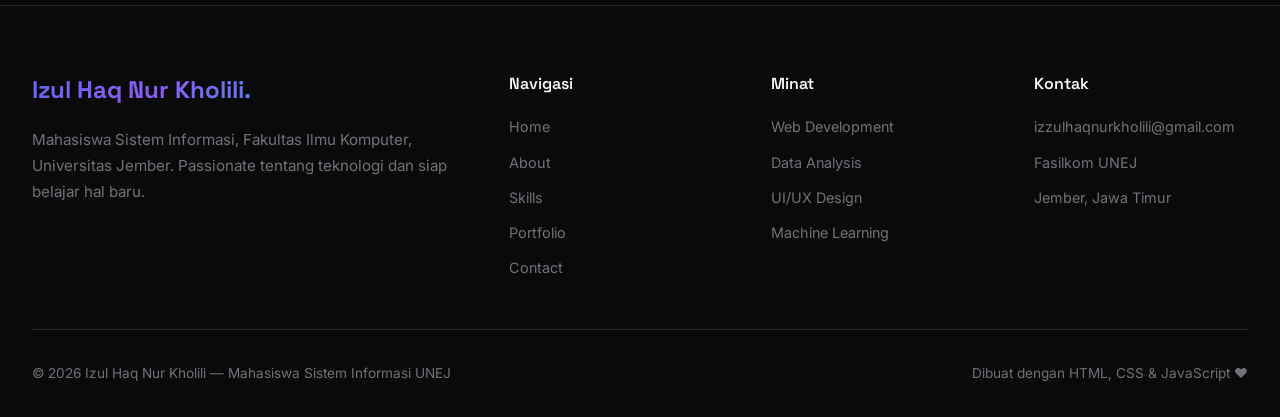
==== commit 224d3c6e: "Update index.html" ====
--- a/index.html
+++ b/index.html
@@ -179,10 +179,10 @@
                     <div class="skill-bar"><div class="skill-bar-fill" data-width="55"></div></div>
                 </div>
                 <div class="skill-card fade-in">
-                    <div class="skill-icon">📊</div>
+                    <div class="skill-icon">𝑪#</div>
                     <div class="skill-name">Microsoft Office</div>
-                    <div class="skill-description">Excel untuk analisis data, PowerPoint untuk presentasi, dan Word untuk dokumentasi.</div>
-                    <div class="skill-bar"><div class="skill-bar-fill" data-width="73"></div></div>
+                    <div class="skill-description">Mempelajari dasar-dasar pemrograman dan Konsep dasar OOP</div>
+                    <div class="skill-bar"><div class="skill-bar-fill" data-width="37"></div></div>
                 </div>
             </div>
         </div>
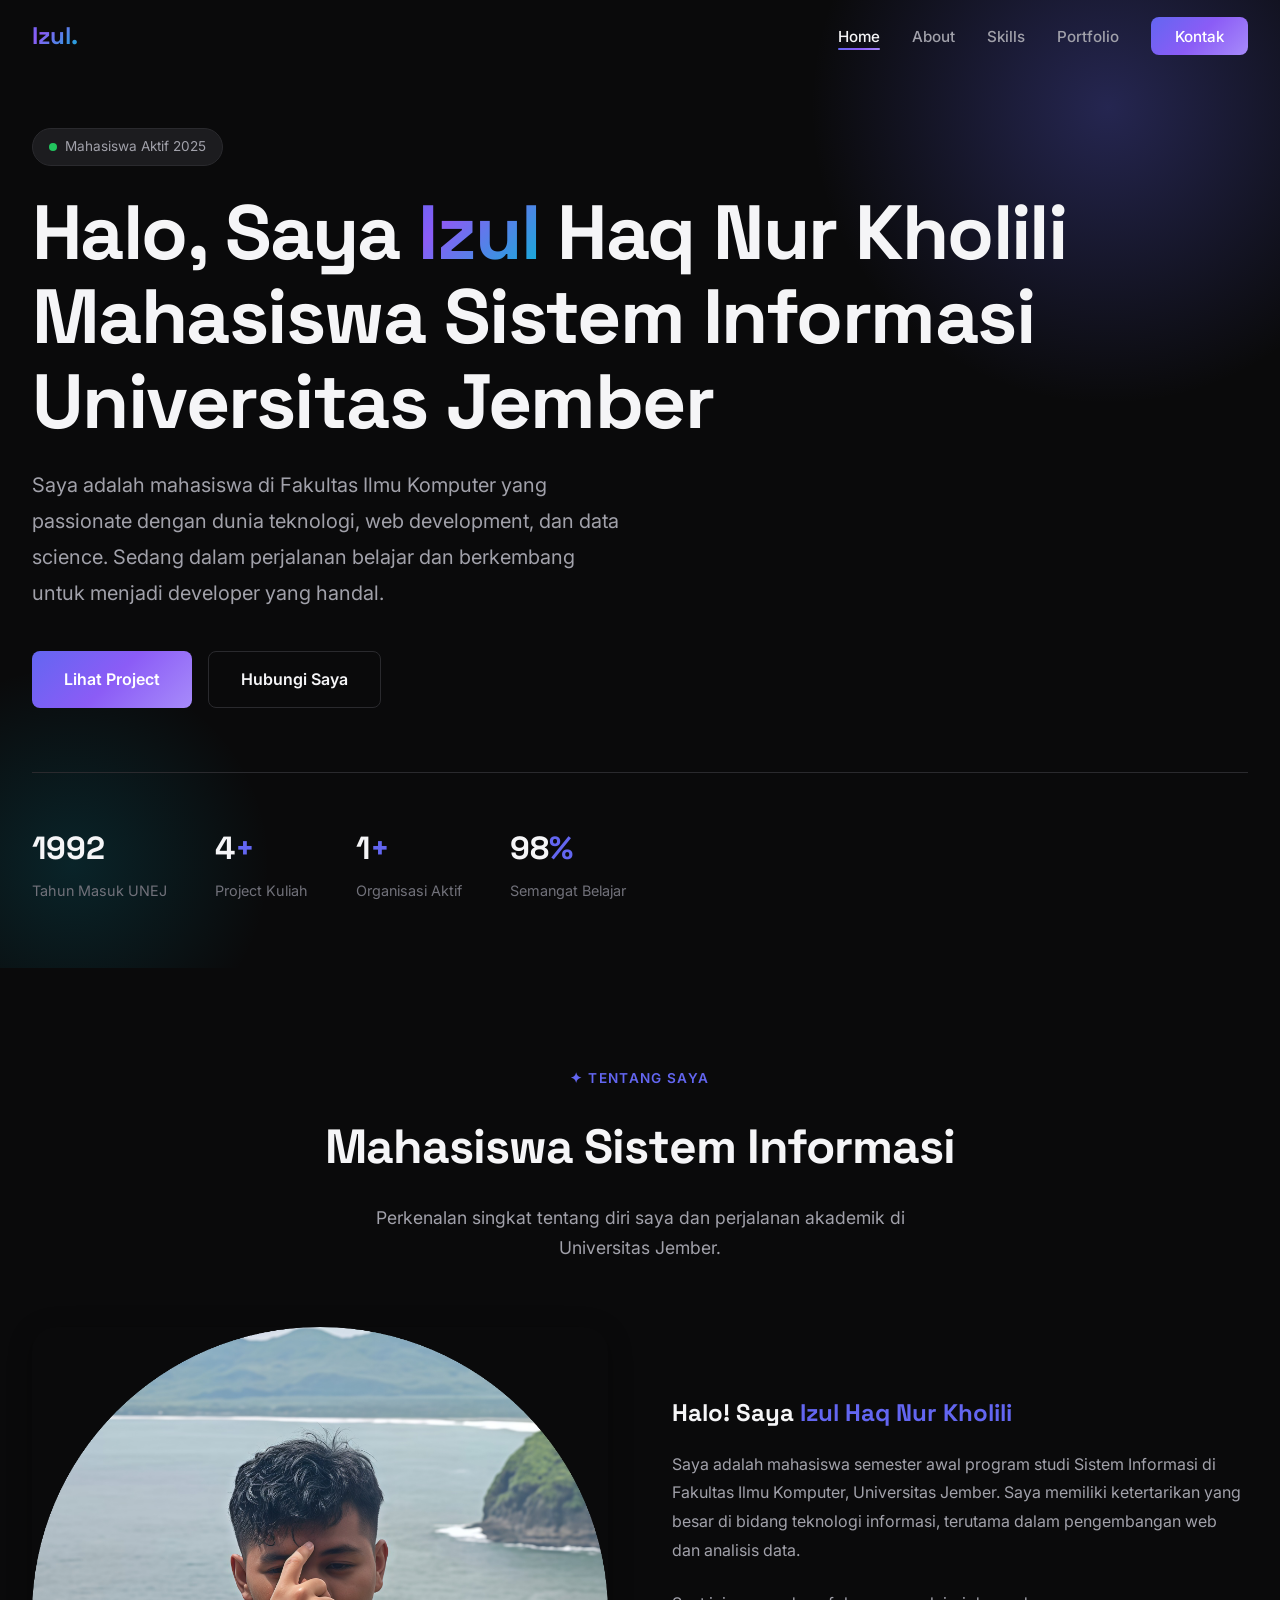
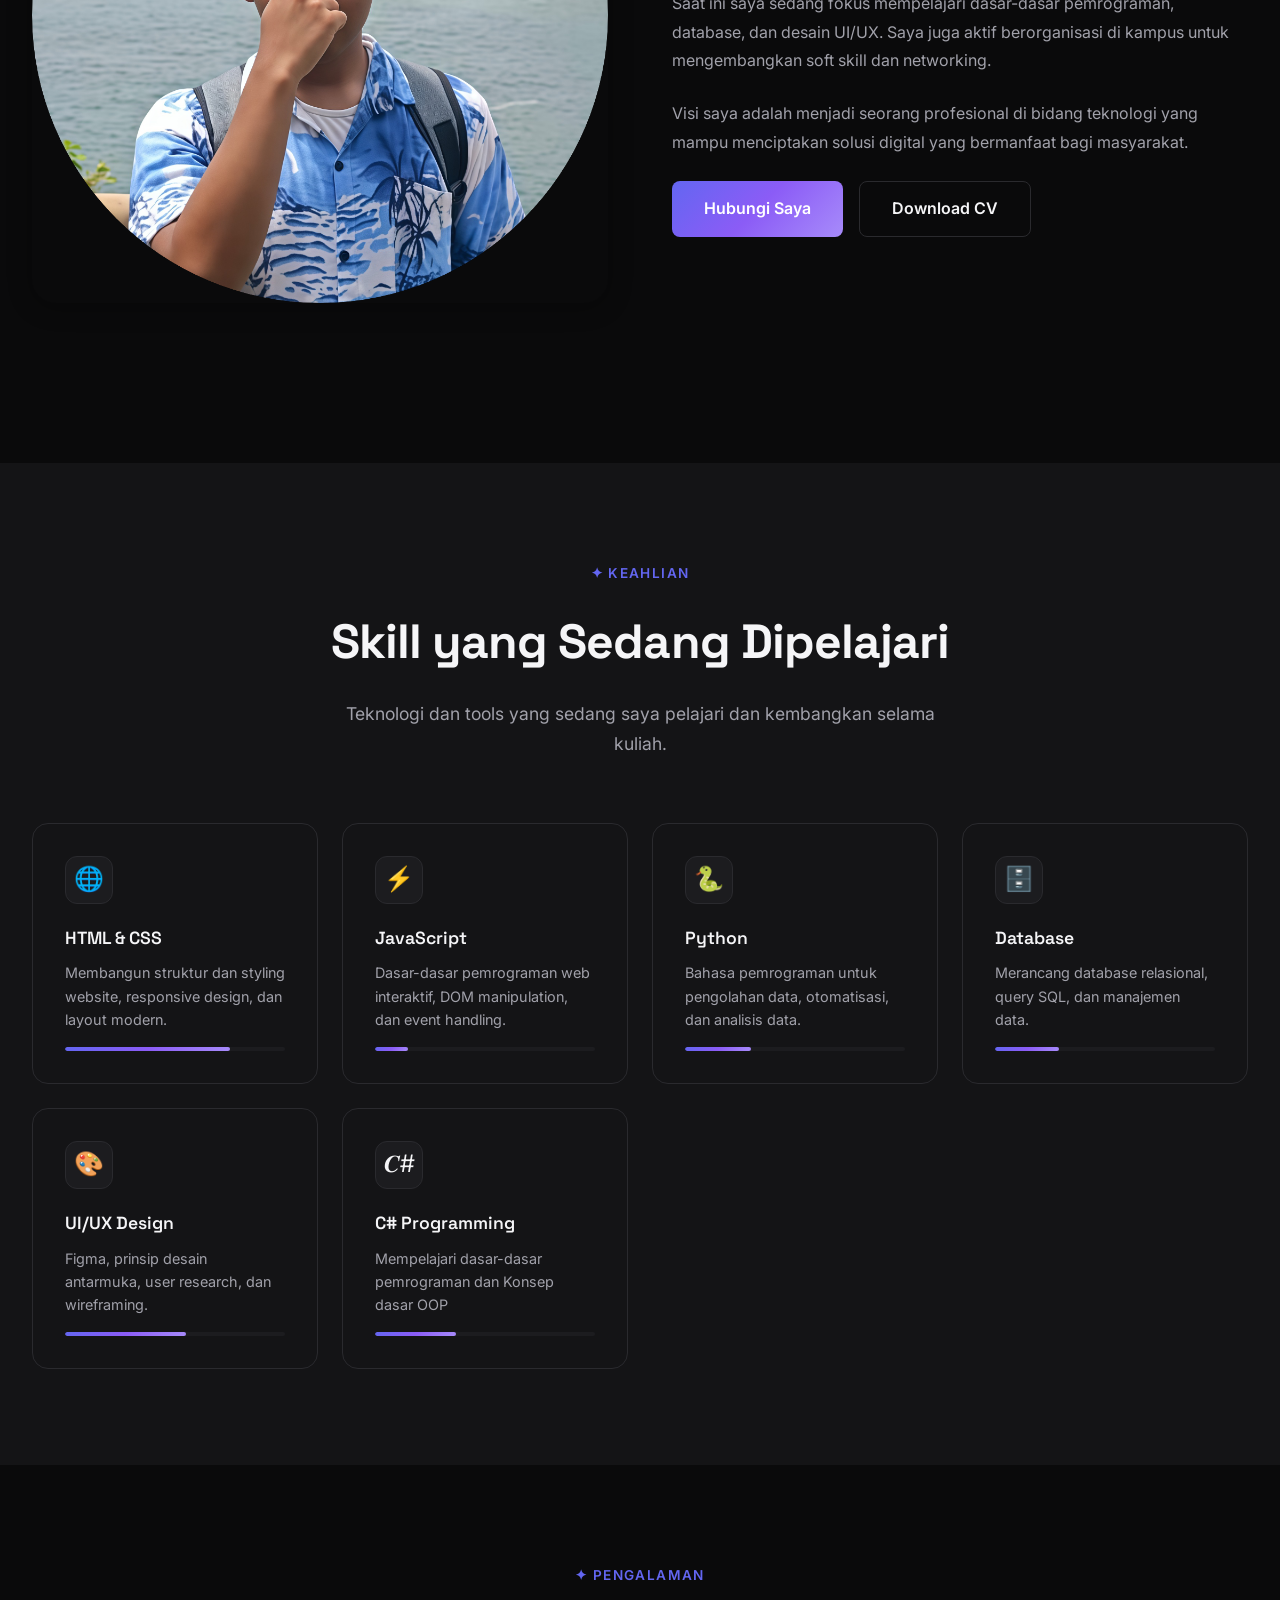
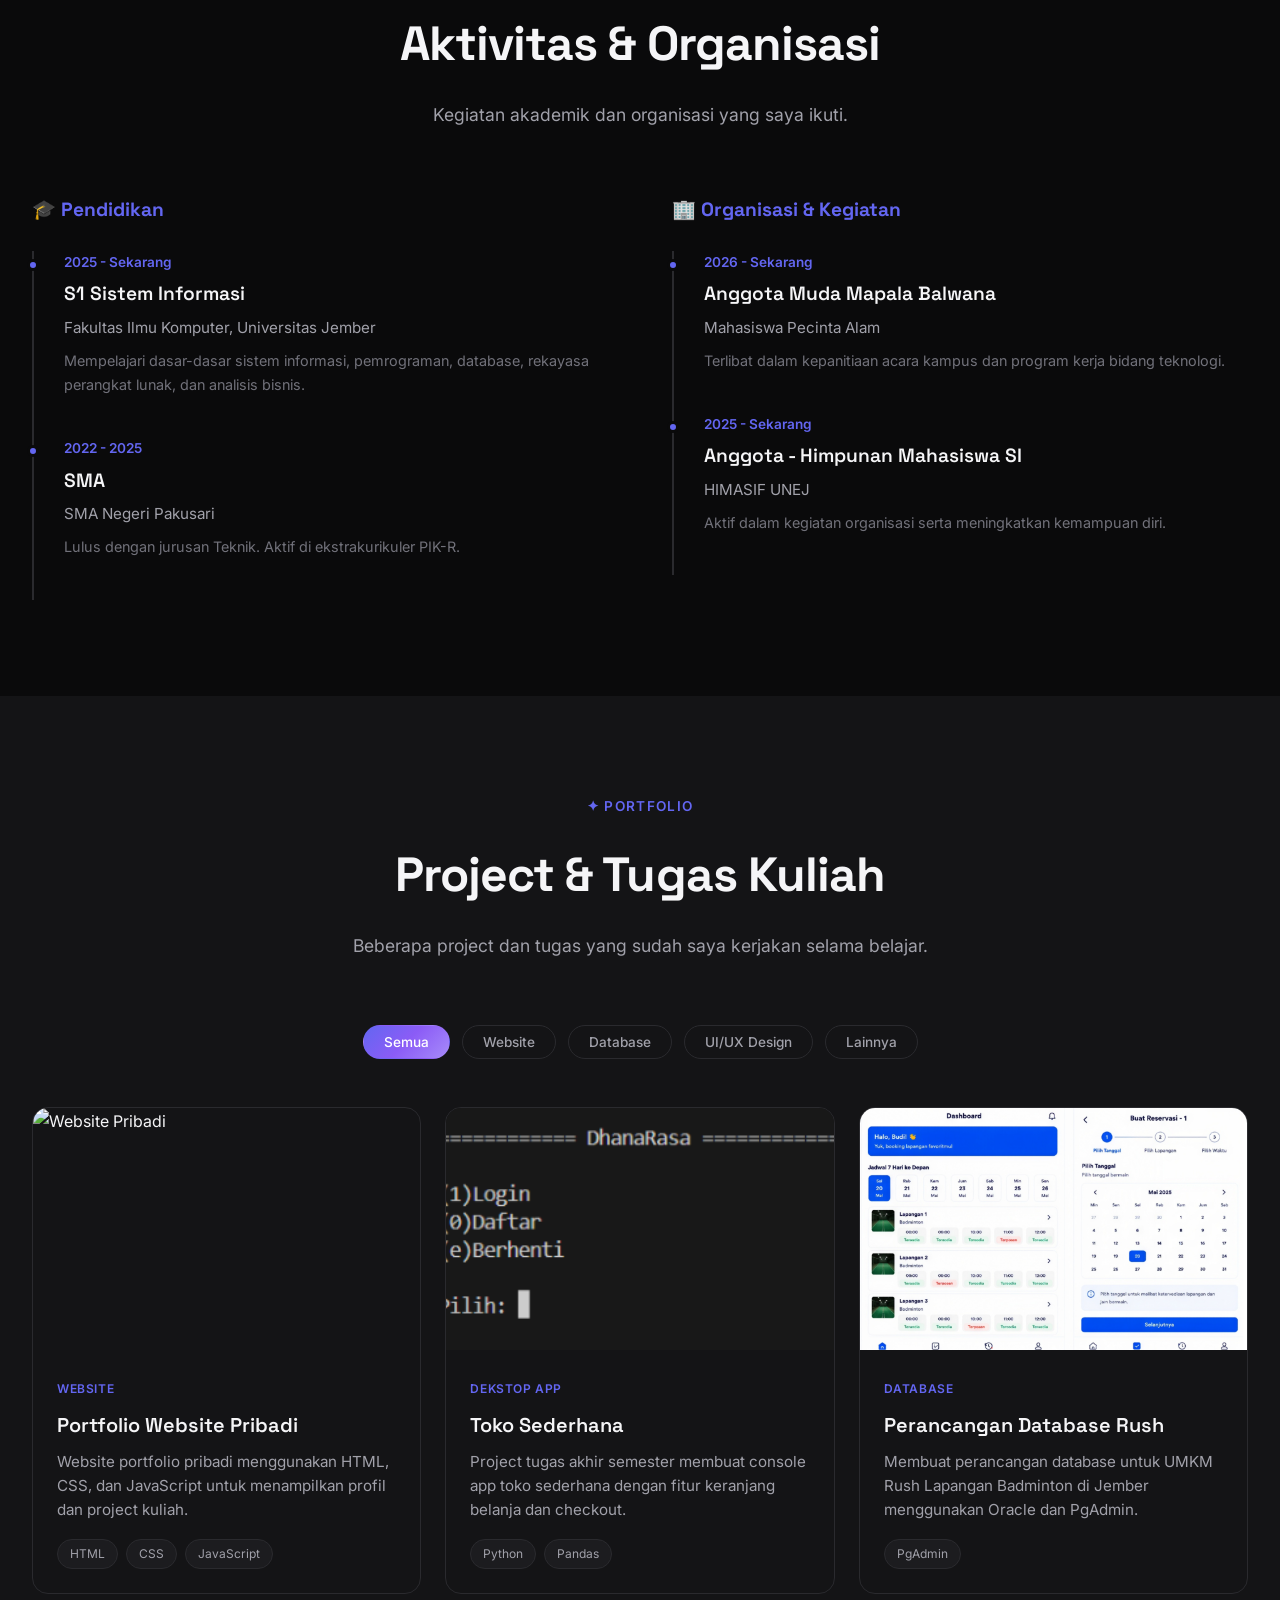
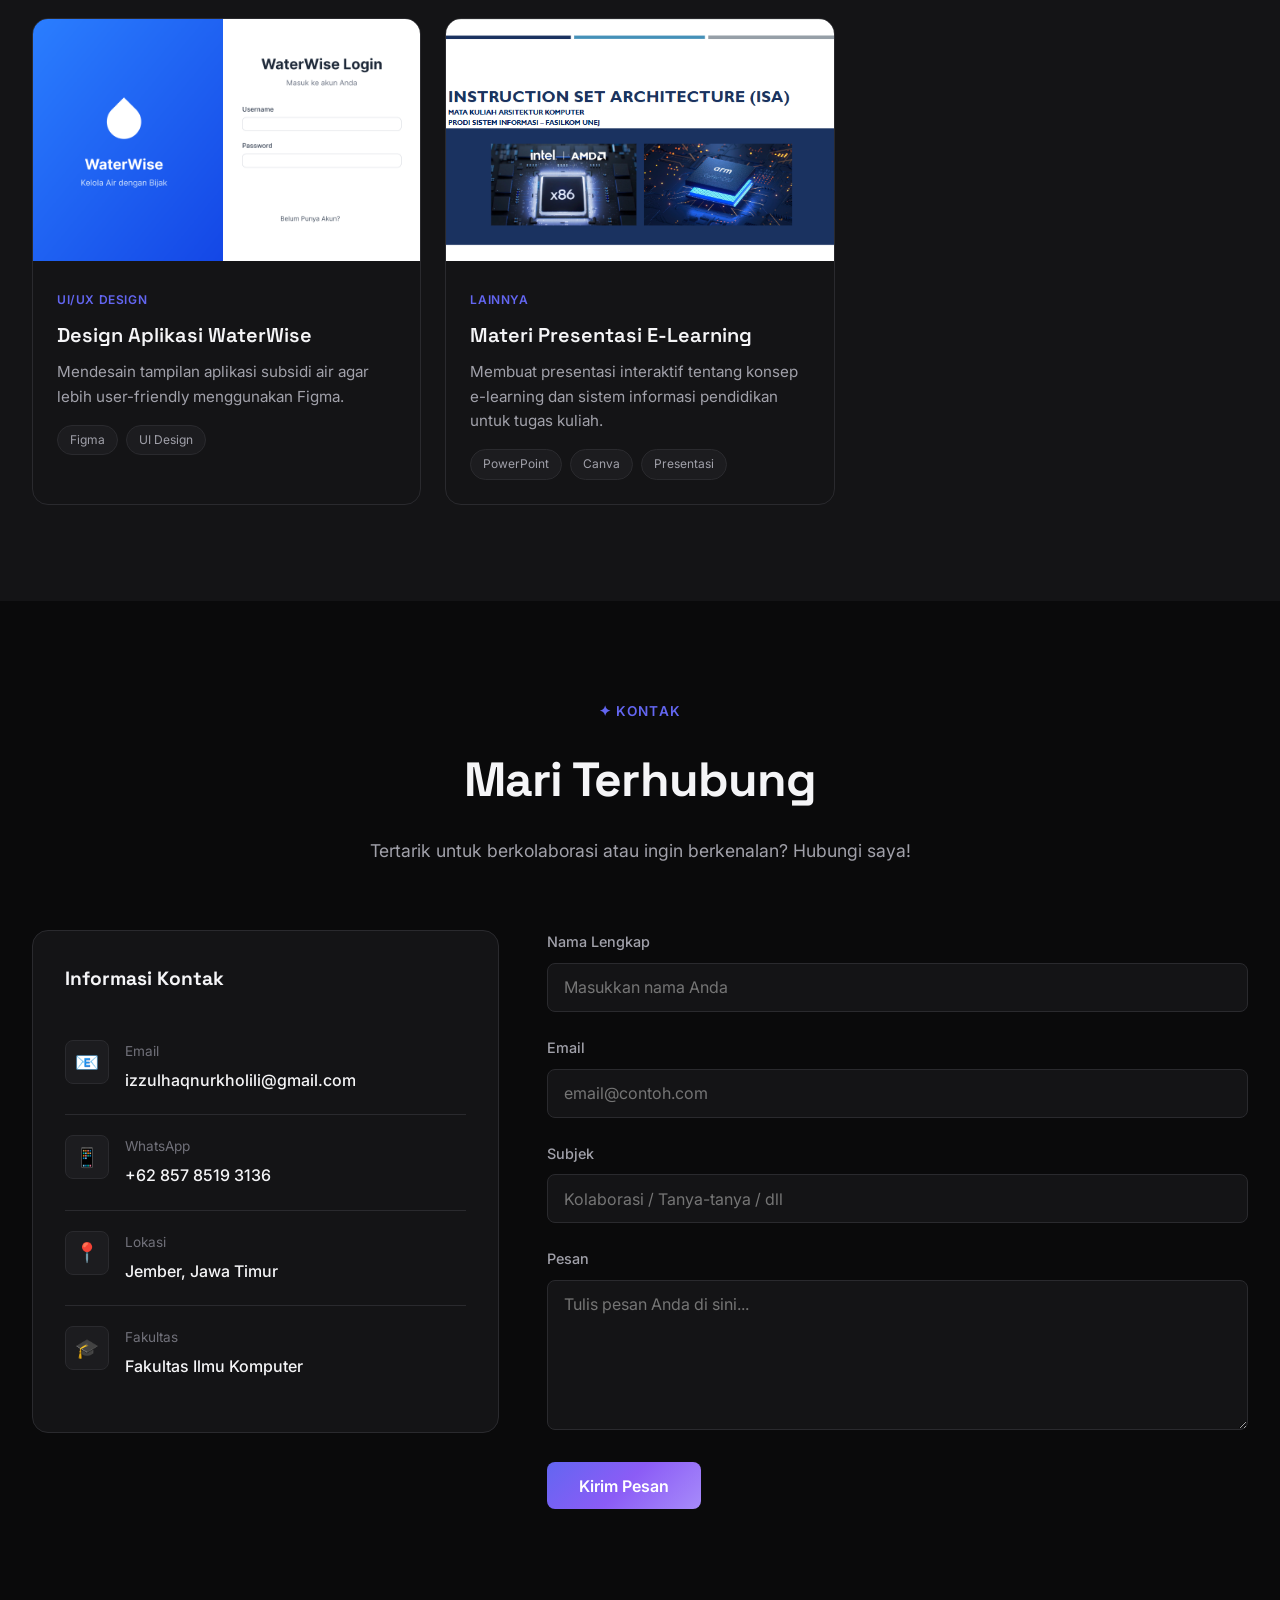
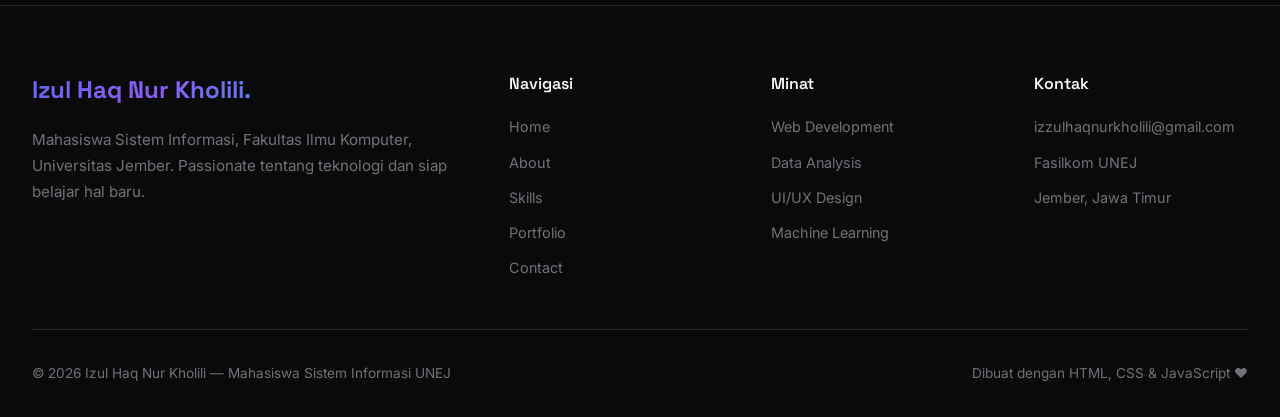
==== commit fd0b4af5: "Update index.html" ====
--- a/index.html
+++ b/index.html
@@ -180,7 +180,7 @@
                 </div>
                 <div class="skill-card fade-in">
                     <div class="skill-icon">𝑪#</div>
-                    <div class="skill-name">Microsoft Office</div>
+                    <div class="skill-name">C# Programming</div>
                     <div class="skill-description">Mempelajari dasar-dasar pemrograman dan Konsep dasar OOP</div>
                     <div class="skill-bar"><div class="skill-bar-fill" data-width="37"></div></div>
                 </div>
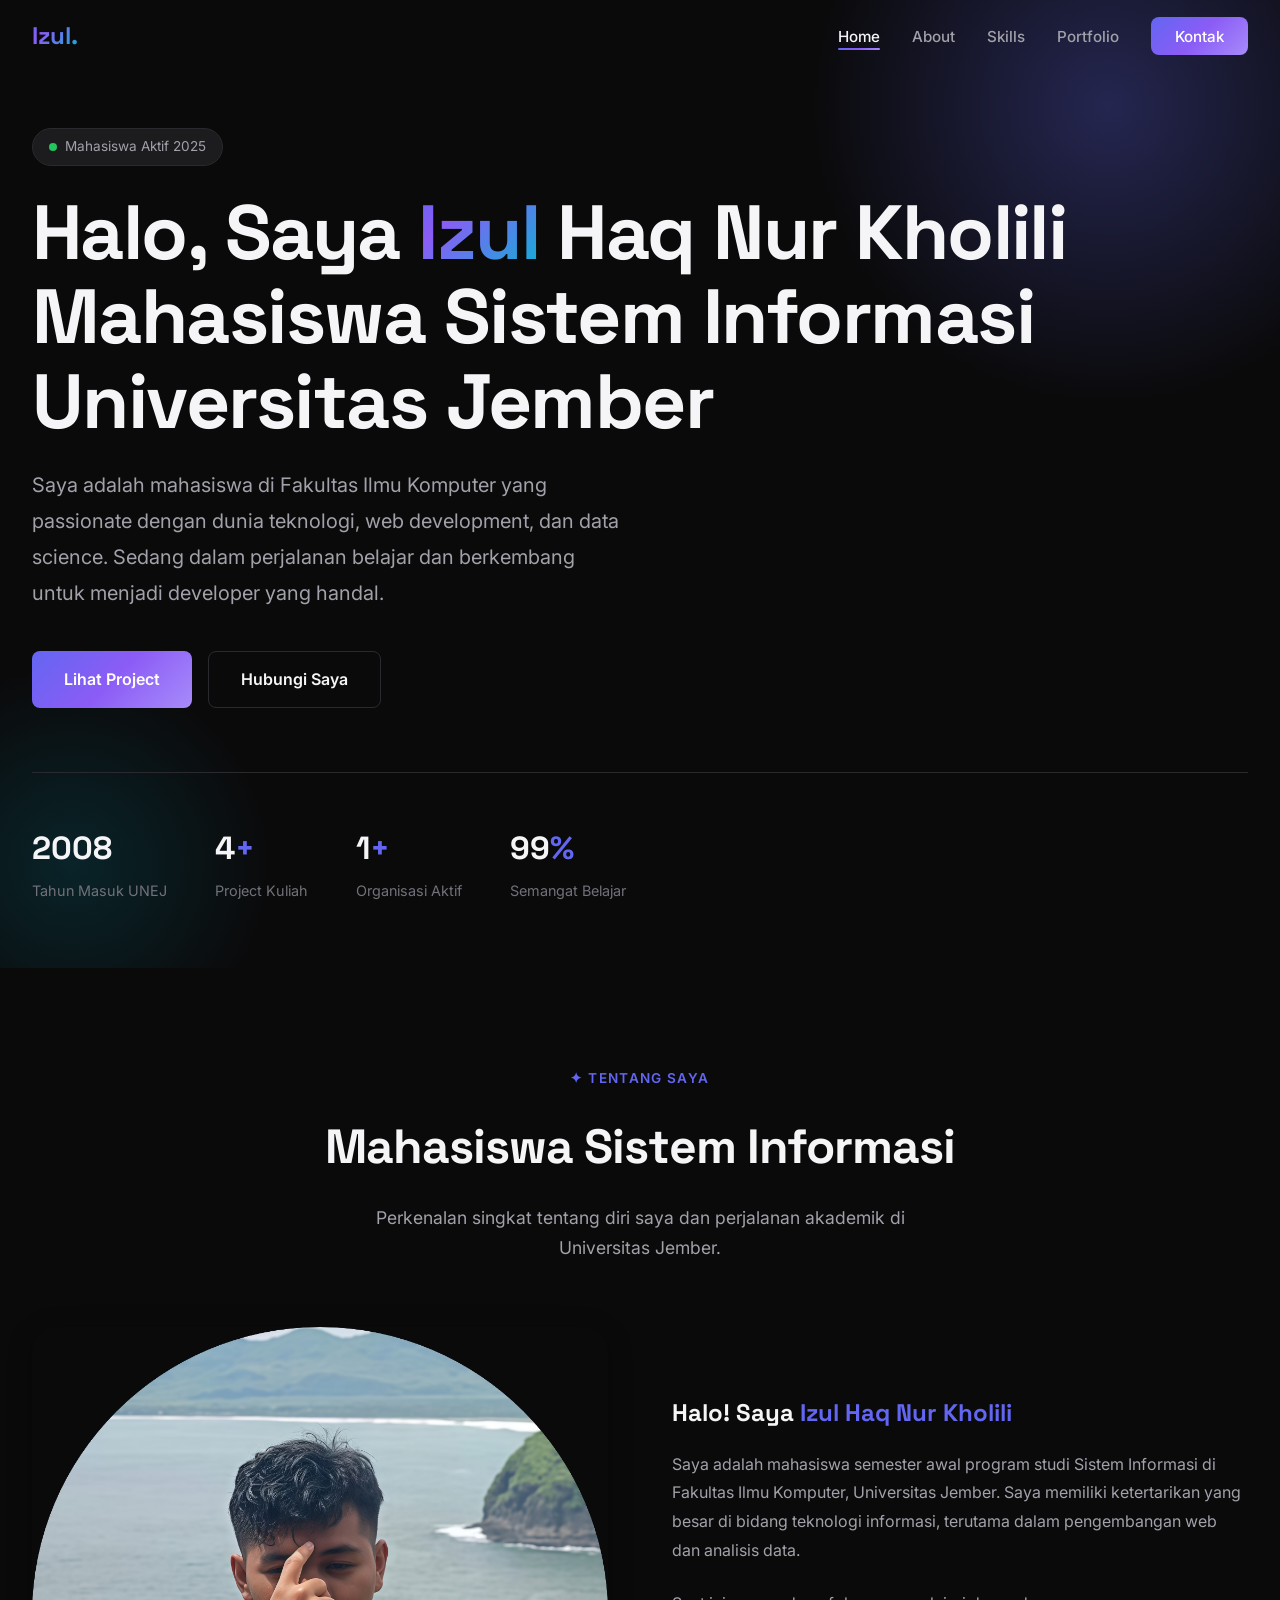
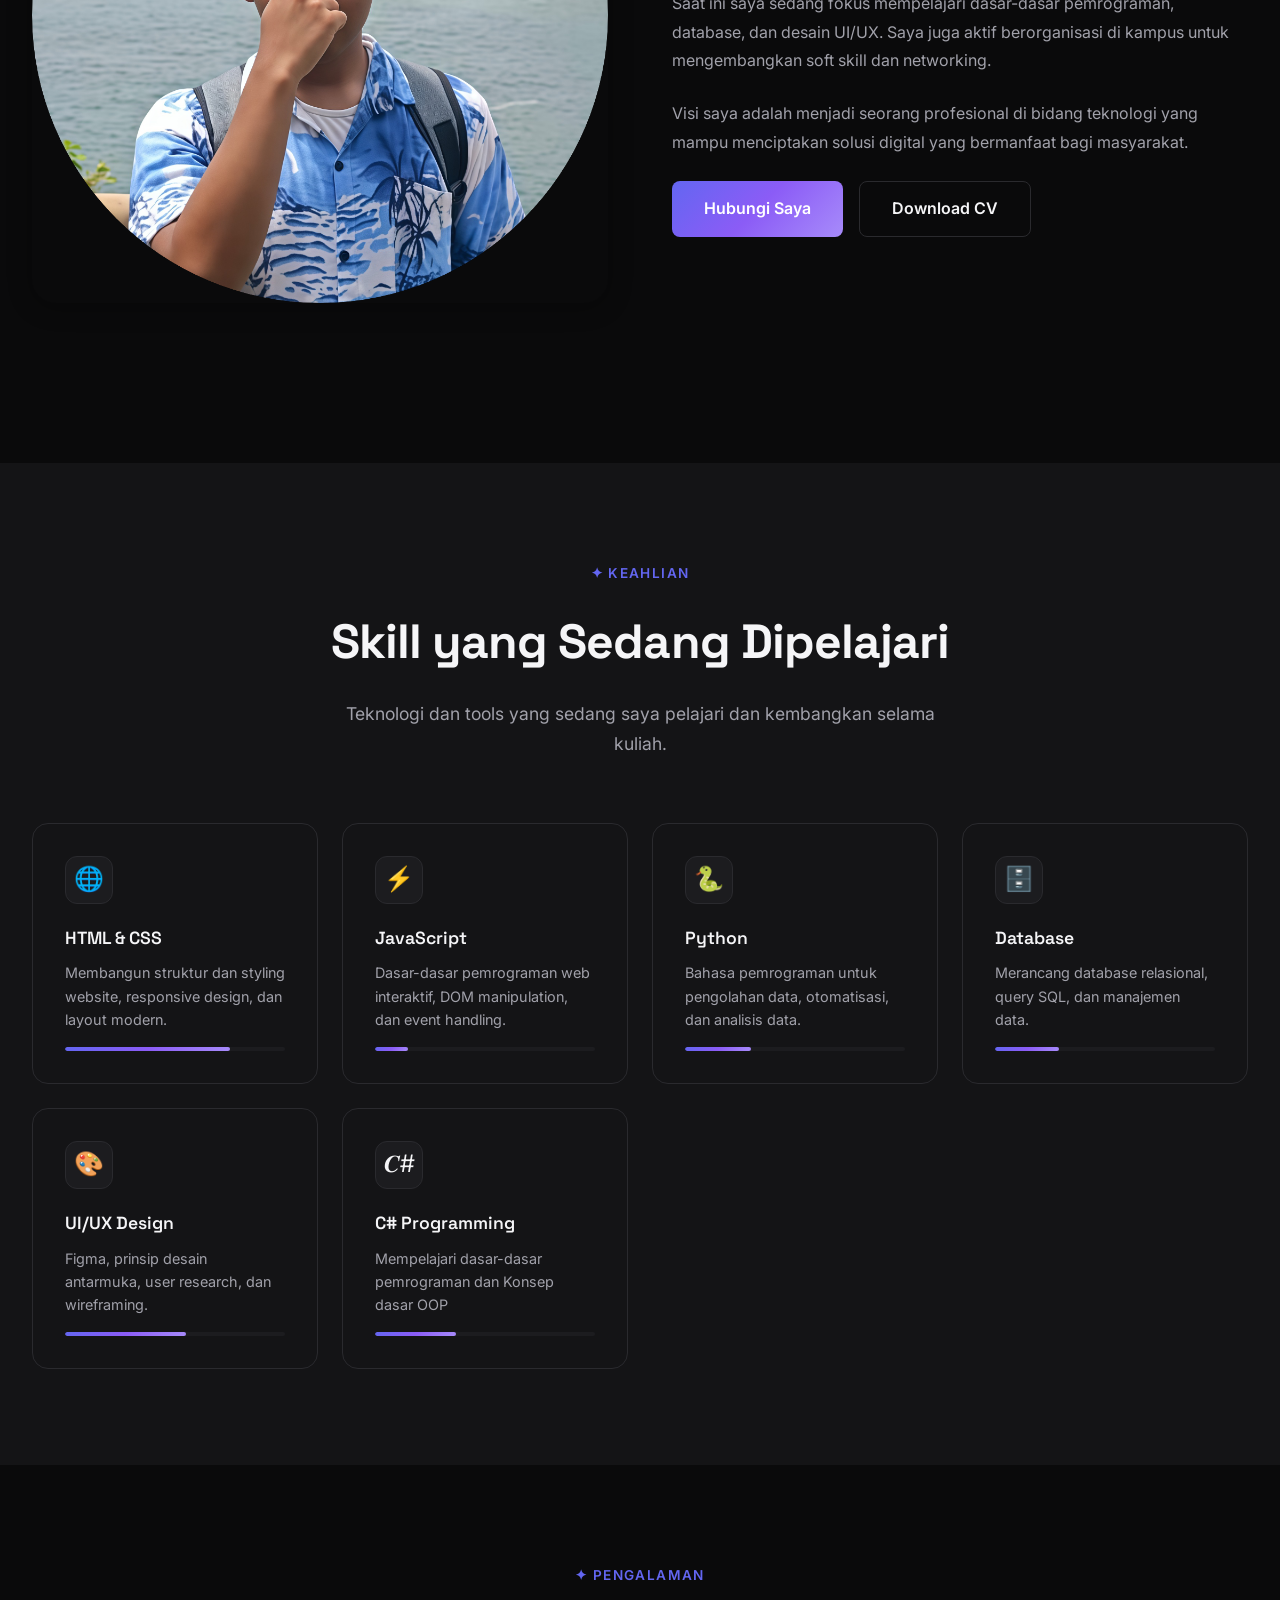
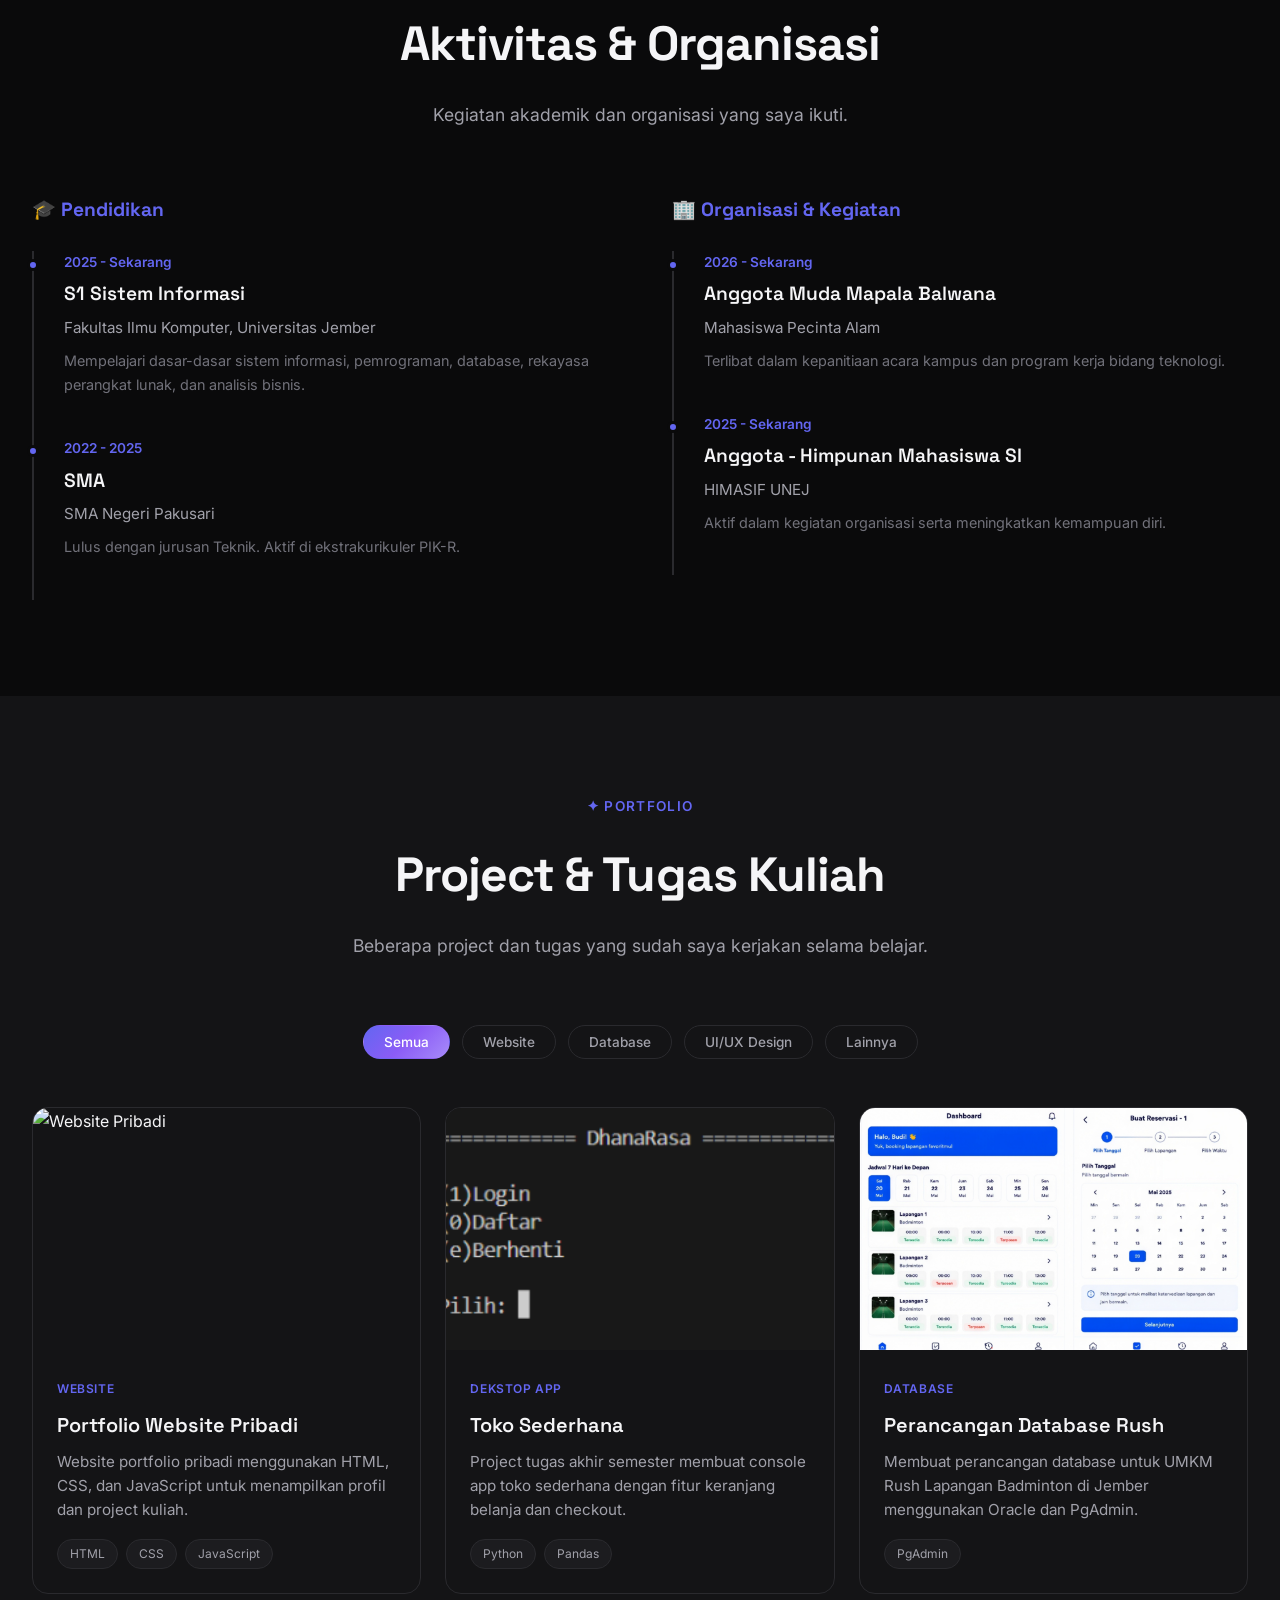
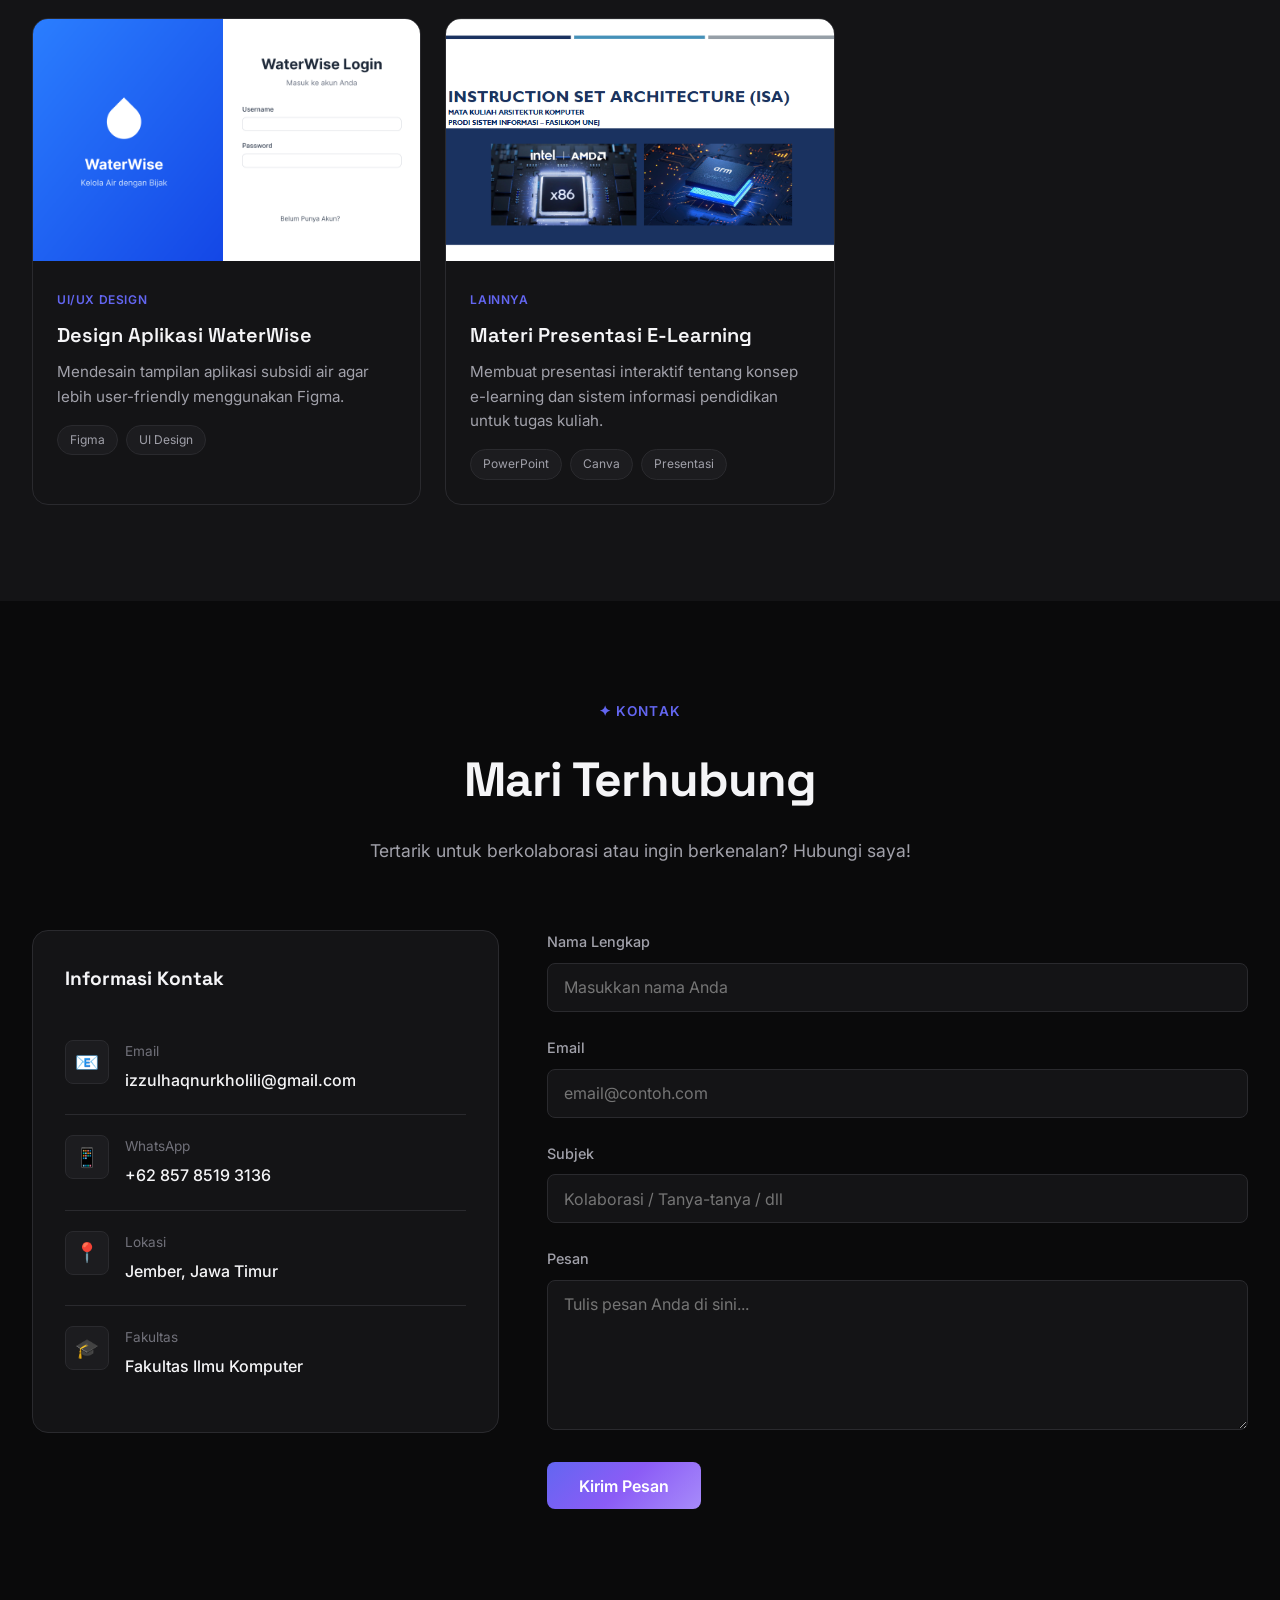
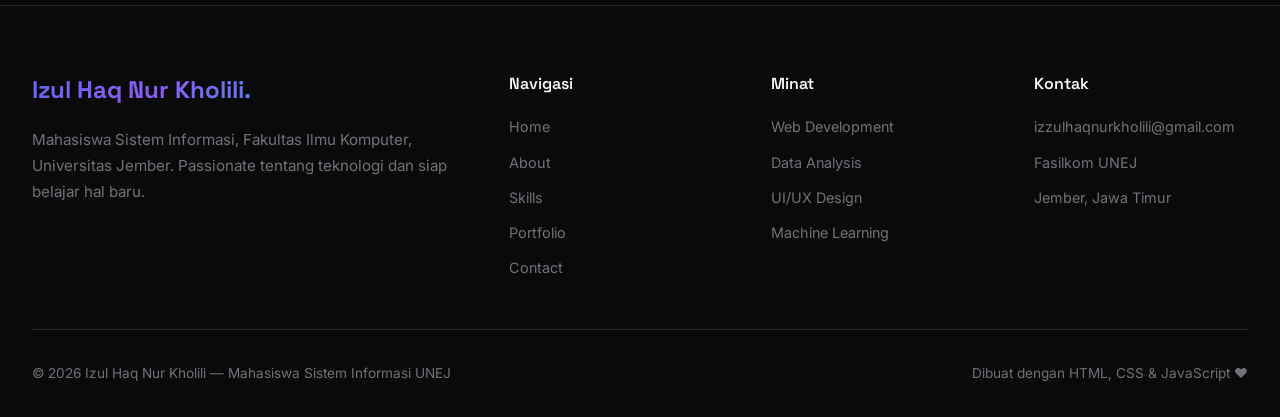
==== commit 8c8bb881: "Update index.html" ====
--- a/index.html
+++ b/index.html
@@ -132,7 +132,7 @@
                     </div> -->
                     <div class="about-buttons">
                         <a href="#contact" class="btn btn-primary">Hubungi Saya</a>
-                        <a href="#" class="btn btn-outline">Download CV</a>
+                        <a href="Berkas/CV.pdf" target="_blank" class="btn btn-outline">Download CV</a>
                     </div>
                 </div>
             </div>
